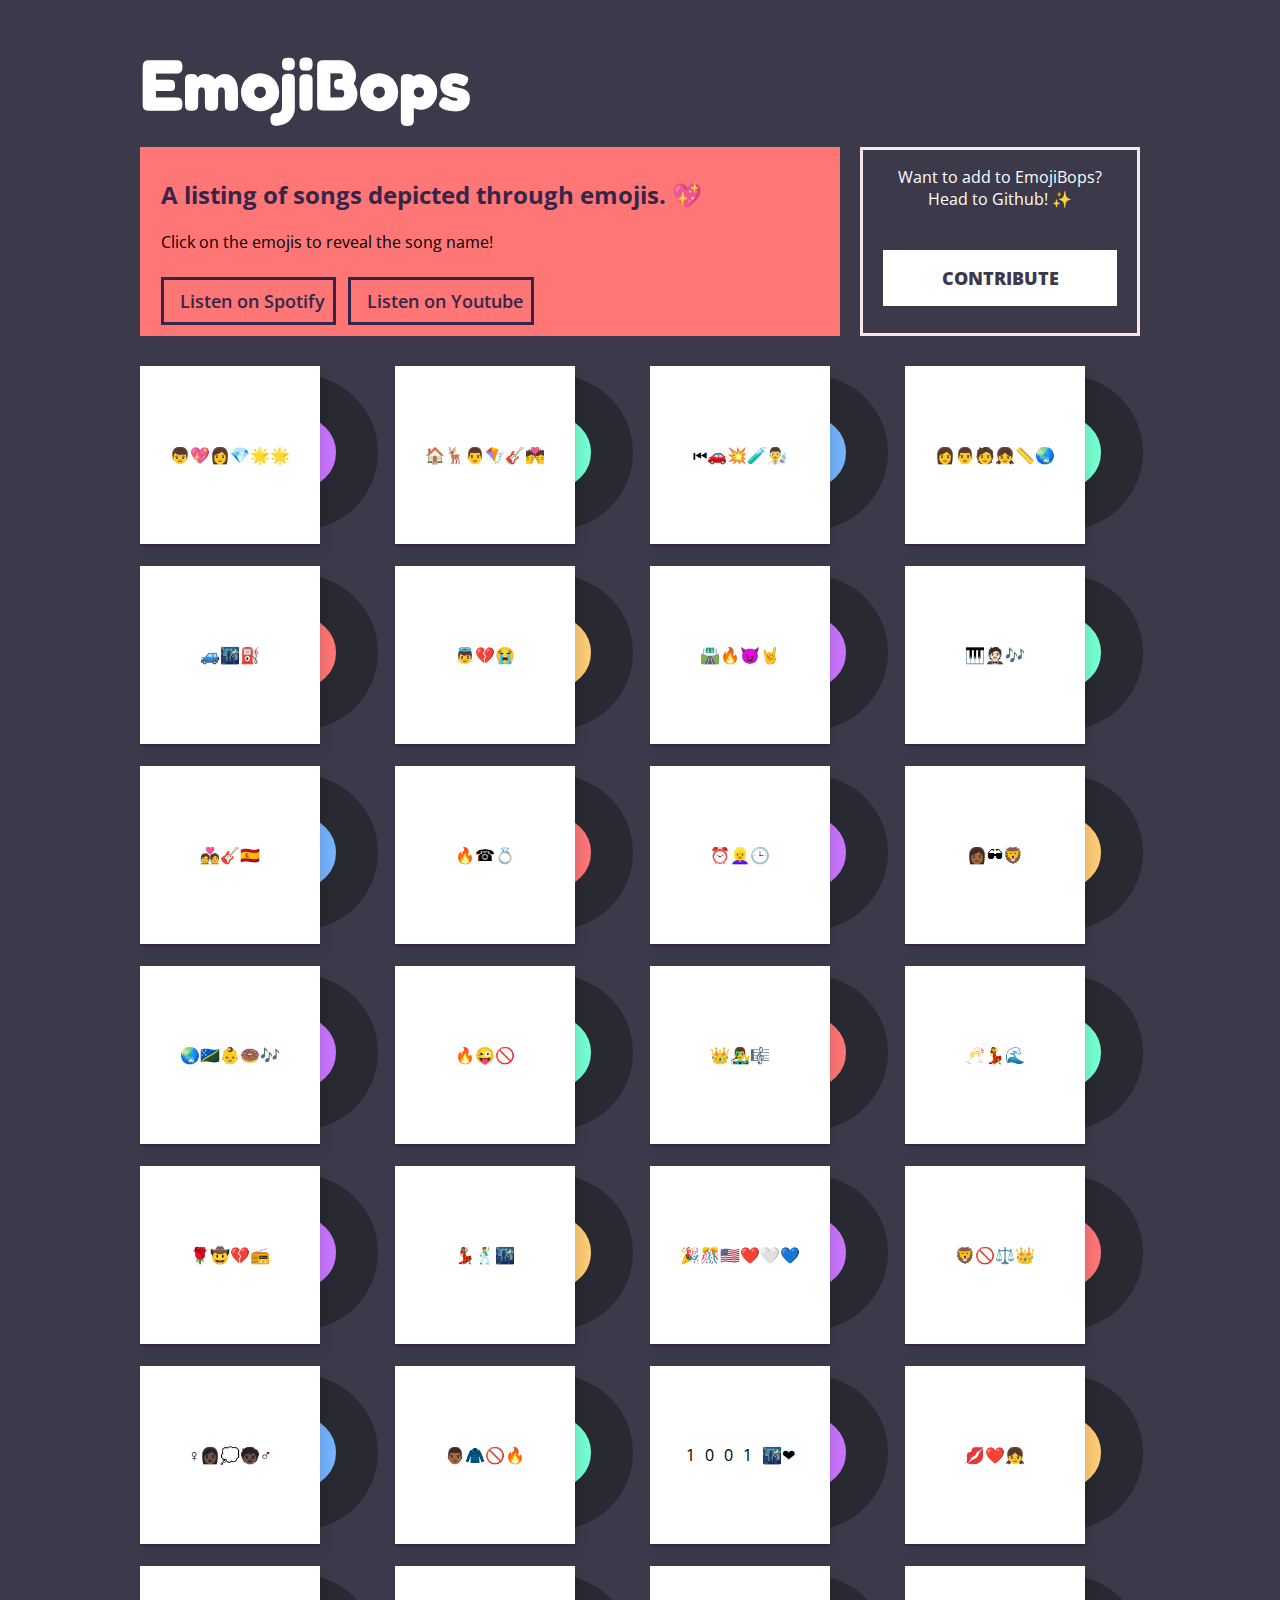
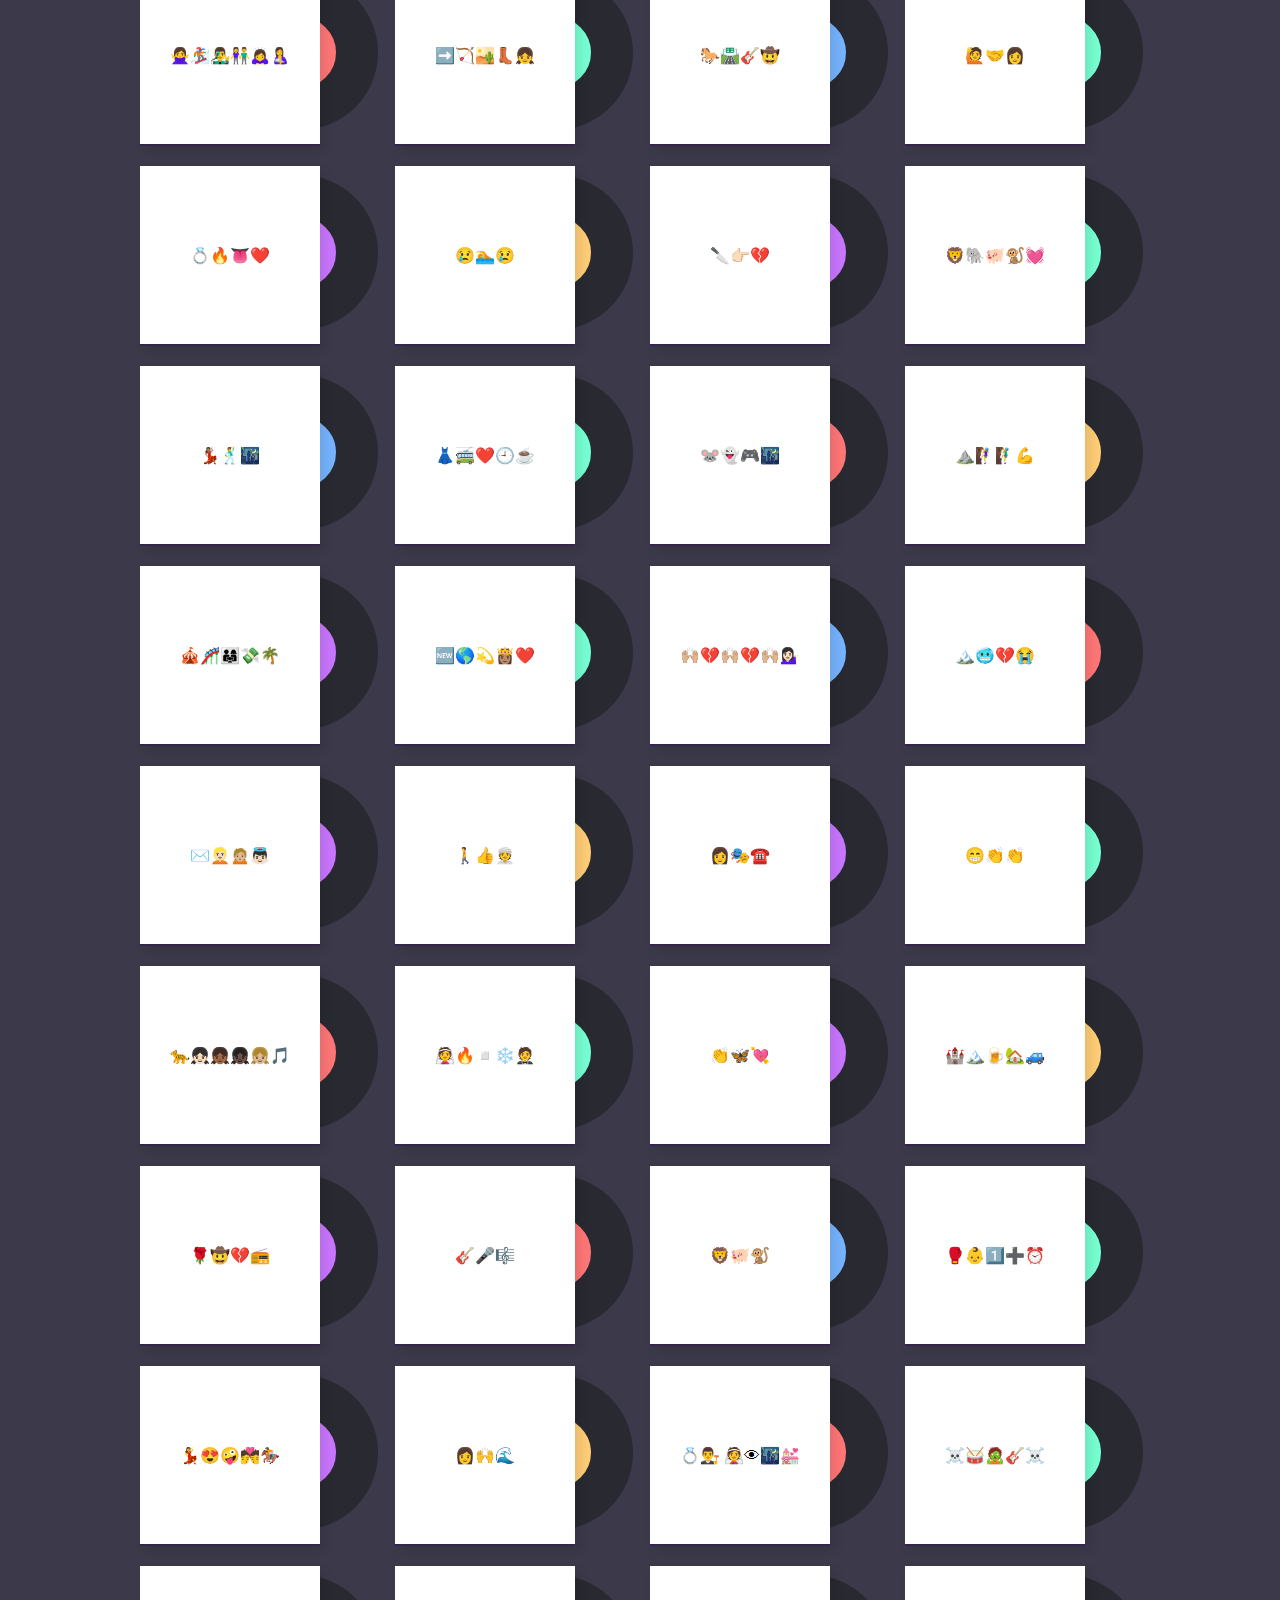
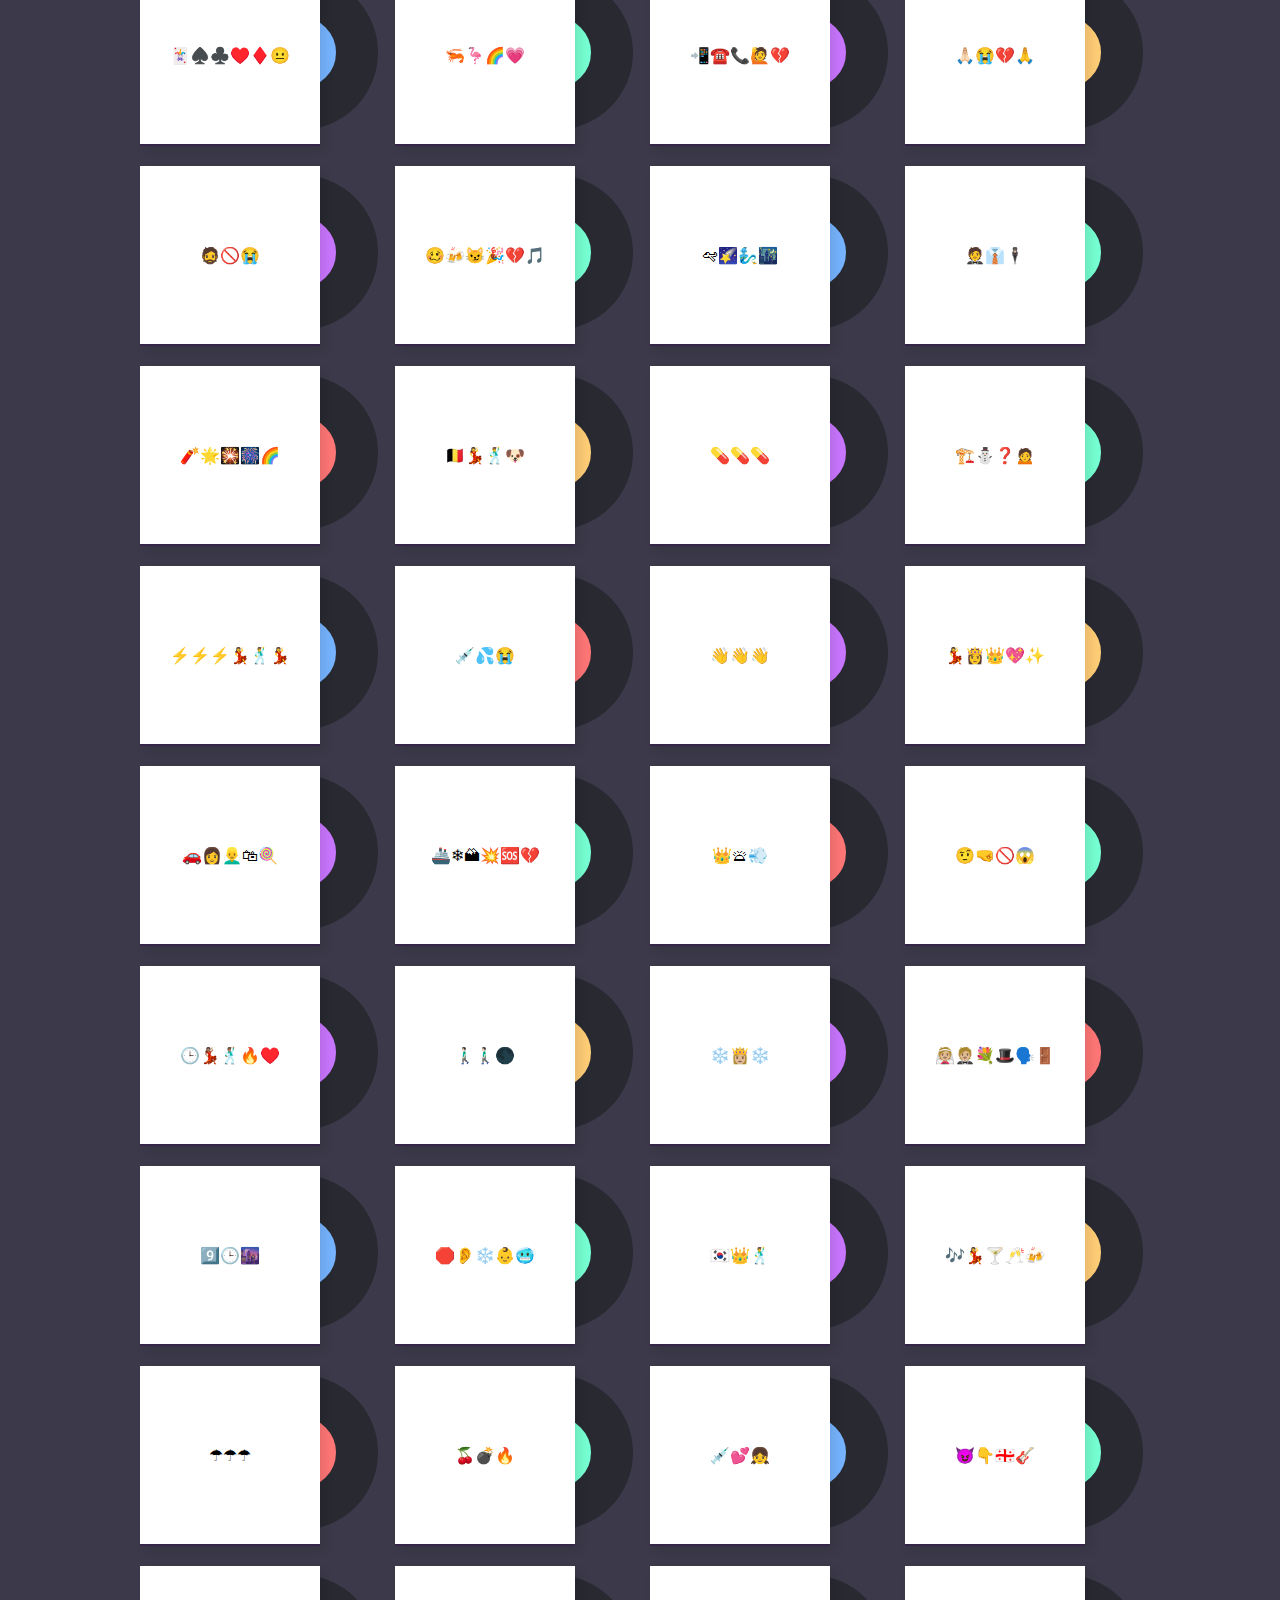
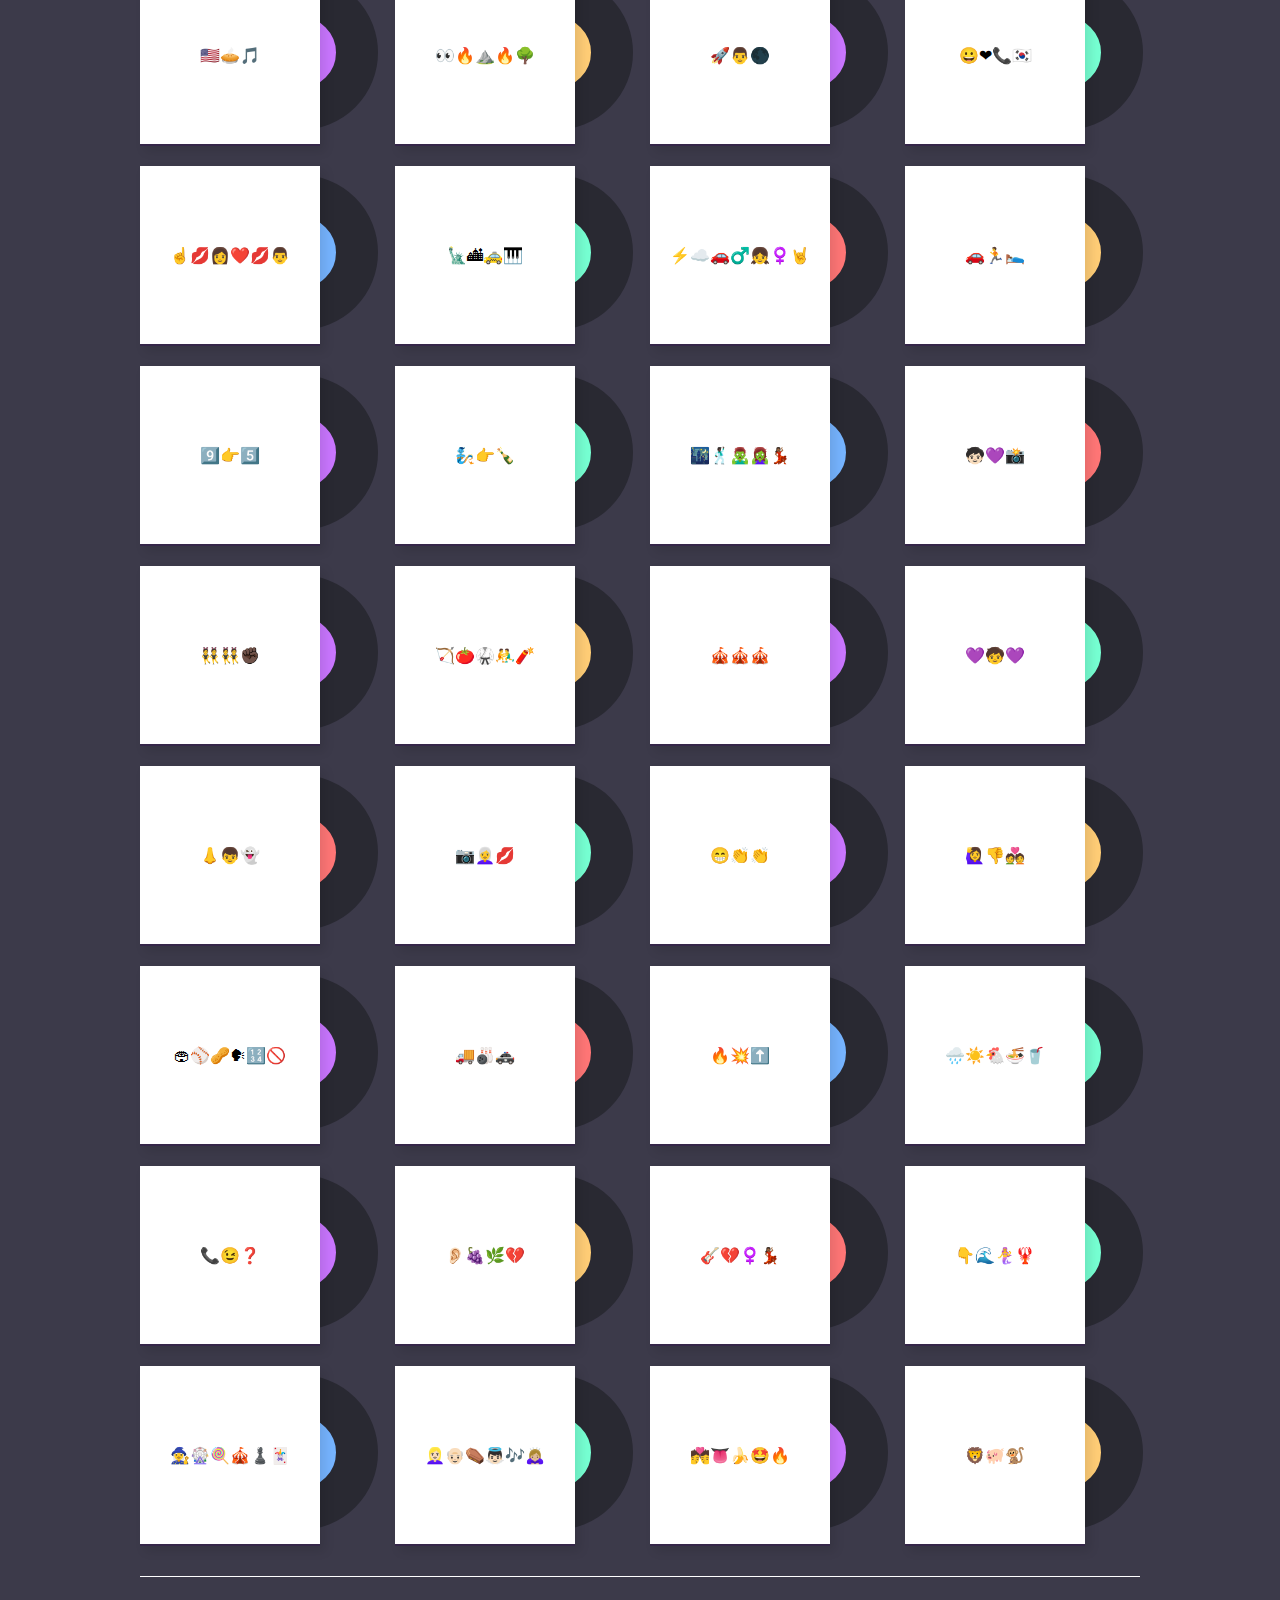
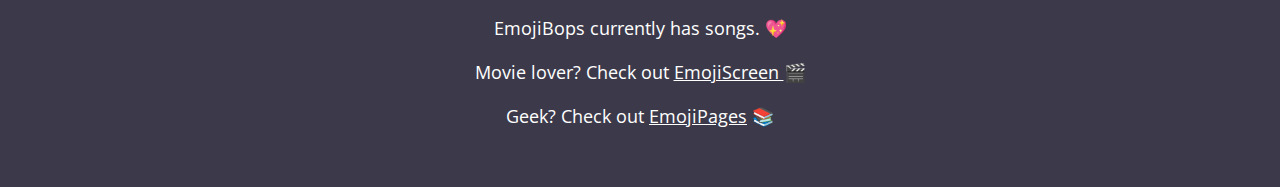
==== index.html @ ccaae746 "Footer links added" ====
<!doctype html>
<html class="no-js" lang="">

<head>
    <!-- Global site tag (gtag.js) - Google Analytics -->
    <script async src="https://www.googletagmanager.com/gtag/js?id=UA-97195950-5"></script>
    <script>
        window.dataLayer = window.dataLayer || [];
        function gtag() { dataLayer.push(arguments); }
        gtag('js', new Date());

        gtag('config', 'UA-97195950-5');
    </script>

    <meta charset="utf-8">
    <meta http-equiv="X-UA-Compatible" content="IE=edge,chrome=1">
    <title>Emoji Bops</title>
    <meta name="description"
        content="A listing of songs depicted through emojis. Click on the emojis to reveal the song name and click on the play button to view the music video!">
    <meta name="viewport" content="width=device-width, initial-scale=1">
    <link rel="stylesheet" href="https://use.fontawesome.com/releases/v5.7.0/css/all.css"
        integrity="sha384-lZN37f5QGtY3VHgisS14W3ExzMWZxybE1SJSEsQp9S+oqd12jhcu+A56Ebc1zFSJ" crossorigin="anonymous">
    <link href="https://fonts.googleapis.com/css?family=Fredoka+One|Open+Sans:400,700&display=swap" rel="stylesheet">
    <link rel="stylesheet" href="main.css">
    <link rel="icon" href="favicon.ico" type="image/gif" sizes="16x16">
</head>

<body>
    <!--[if lt IE 8]>
            <p class="browserupgrade">You are using an <strong>outdated</strong> browser. Please <a href="http://browsehappy.com/">upgrade your browser</a> to improve your experience.</p>
        <![endif]-->
    <main>
        <header>
            <h1>EmojiBops</h1>
            <div class="heading-content">
                <div class="header">
                    <h2>A listing of songs depicted through emojis. 💖</h2>
                    <p>Click on the emojis to reveal the song name!</p>
                    <div class="playlist-links">
                        <a href="https://open.spotify.com/playlist/2EHUrlY5SJssqnD3FJDV6a?si=UGrdw8cZQ1K_cjQ7Ekh04g" target="_blank" class="playlist-links-item">
                            <i class="fab fa-spotify"></i>
                            Listen on Spotify
                        </a>
                        <a href="https://www.youtube.com/playlist?list=PLZNYKAau0mPLN9ZzL3OODBUFHvYuVShJ1" target="_blank" class="playlist-links-item">
                            <i class="fab fa-youtube"></i>
                            Listen on Youtube
                        </a>
                    </div>
                </div>
                <div class="contribute-callout">
                    <p>Want to add to EmojiBops? Head to Github! ✨</p>
                    <a href="https://github.com/brittanyrw/emojibops" target="_blank">Contribute</a>
                </div>
            </div>
        </header>
        <section id="songs"></section>
        <footer>
            <p>EmojiBops currently has <span></span> songs. 💖</p>
           <p> Movie lover? Check out <a href="https://emojiscreen.com/">EmojiScreen </a> 🎬 </p>

           <p> Geek? Check out <a href="https://emojipages.com">EmojiPages</a> 📚</p> 

        </footer>
    </main>
    <script src="https://twemoji.maxcdn.com/v/latest/twemoji.min.js" crossorigin="anonymous"></script>
    <script src="https://code.jquery.com/jquery-3.4.1.min.js"></script>
    <script src="data.js"></script>
    <script src="app.js"></script>
</body>

</html>
---- main.css ----
* {
  box-sizing: border-box;
}

body {
  background-color: #3c3a4a;
  padding: 40px;
  font-family: 'Open Sans', sans-serif;
  margin: 0;
}

header {
  max-width: 1000px;
  margin: 0 auto;
}


h1 {
  font-family: 'Fredoka One', cursive;
  font-size: 72px;
  margin: 0;
  color: white;
}

@media screen and (max-width: 667px){
  h1 {
    font-size: 50px;
  }
}

header img {
  height: 29px;
}

.heading-content {
  display: grid;
  grid-template-columns: 1fr;
  grid-gap: 20px;
}

@media screen and (min-width: 662px){
  .heading-content {
    grid-template-columns: 2.5fr 1fr;
  }
}

.contribute-callout {
  padding: 0 20px 20px 20px;
  margin: 20px 0 0 0;
  border: 3px solid #fae6e9;
}

.contribute-callout p {
  color: white;
  text-align: center;
}

.contribute-callout a {
  color: #3c3a4a;
  background-color: white;
  padding: 15px;
  font-weight: 900;
  text-align: center;
  text-decoration: none;
  text-transform: uppercase;
  display: block;
  transition: .5s;
  margin-top: 40px;
}

.contribute-callout a:hover {
  background-color: gold;
  transition: .5s;
}

.contribute-callout img {
  height: 27px;
}

.header {
  background-color: #ff7676;
  margin: 20px 0 0 0;
  border: 1px solid #ff7676;
  padding: 10px 20px;
}

h2 {
  color: #352649;
}

#songs {
    display: grid;
    grid-template-columns: 1fr;
    grid-auto-rows: auto;
    grid-gap: 20px;
    max-width: 1000px;
    margin: 30px auto;
    grid-template-rows: min-content;
}

@media screen and (min-width: 662px){
  #songs {
    grid-template-columns: 1fr 1fr;
  }
}

@media screen and (min-width: 992px){
  #songs {
    grid-template-columns: 1fr 1fr 1fr;
  }
}

@media screen and (min-width: 1200px){
  #songs {
    grid-template-columns: 1fr 1fr 1fr 1fr;
  }
}

.emoji-card {
    display: inline-block;
    text-align: center;
    border-radius: 5px;
    position: relative;
}

@media screen and (max-width: 425px){
  .emoji-card {
    margin: 0 15%;
  }
}

.emoji-card-wrapper {
  width: 180px;
  position: relative;
}


.emoji-images {
  box-shadow: 5px 5px 10px rgba(0,0,0,.1);
  position: relative;
  background-color: white;
  padding: 20px 15px;
  border-bottom: 2px solid #352649;
  height: 180px;
  cursor: pointer;
  display: flex;
  justify-content: center;
  align-items: center;
  flex-wrap: wrap;
}

.emoji-images:before {
  position: absolute;
  content: '';
  height: 155px;
  width: 155px;
  background-color: #c976ff;
  border: 42px solid #292932;
  border-radius: 50%;
  box-sizing: border-box;
  z-index: -1;
  right: -58px;
  top: 9px;
}

.emoji-images img {
    width: 42px;
    margin-right: 5px;
}

.emoji-images img:last-child {
  margin-right: 0;
}

.emoji-card-title {
  box-shadow: 5px 5px 10px rgba(0,0,0,.1);
  transition:all .2s;
  transition: visibility 0s, height 0s, opacity 0.5s linear;
  margin-top: 10px;
  margin: 0;
  background-color: #c976ff;
}

.emoji-card:nth-child(2n) .emoji-card-title,
.emoji-card:nth-child(2n) .hint,
.emoji-card:nth-child(2n) .emoji-images:before{
    background-color: #76ffd2;
}

.emoji-card:nth-child(3n) .emoji-card-title,
.emoji-card:nth-child(3n) .hint,
.emoji-card:nth-child(3n) .emoji-images:before{
    background-color: #76b4ff;
}

.emoji-card:nth-child(5n) .emoji-card-title,
.emoji-card:nth-child(5n) .hint,
.emoji-card:nth-child(5n) .emoji-images:before{
    background-color: #ff7676;
}

.emoji-card:nth-child(6n) .emoji-card-title,
.emoji-card:nth-child(6n) .hint,
.emoji-card:nth-child(6n) .emoji-images:before{
    background-color: #ffcd76;
}

.emoji-card-link i {
  background-color: transparent;
  font-size: 37px;
  opacity: .5;
}

.emoji-card-link {
    text-align: left;
    padding: 20px 20px 0 20px;
}

.emoji-card-title h3 {
  color: black;
  margin: 0;
  font-size: 18px;
}

.title-content {
  padding: 20px;
  text-align: left;
  cursor: initial;
}

.title-content h4 {
  margin: 5px auto 0 auto;
  font-weight: normal;
}

.hide-card {
  opacity: 0;
  height: 0;
  visibility: hidden;
  transition: visibility 0s, opacity 0.5s linear;
  padding: 0;
}

.reveal-card {
  opacity: 1;
  visibility: visible;
  display: block;
}

.hint-container {
  position: absolute;
  right: -2px;
  top: 2px;
  height: 30px;
  width: 30px;
  overflow: visible;
  z-index: 9999;
}

i {
  font-size: 17px;
  background-color: white;
  border-radius: 50%;
  color: black;
}

.hint-symbol {
  background-color: #3c3a4a;
  height: 20px;
  width: 20px;
  border-radius: 50%;
}

.hint {
  opacity: 0;
  visibility: hidden;
  display: block;
  background-color: lavender;
  color: #3c3a4a;
  text-transform: capitalize;
  width: 100px;
  padding: 3px;
  border-radius: 5px;
  position: absolute;
  left: -82px;
  top: -30px;
  z-index: -1;
}

.hint-reveal {
  opacity: 1;
  visibility: visible;
}

footer {
  text-align: center;
  max-width: 1000px;
  margin: auto;
  border-top: 1px solid white;
  padding-top: 20px;
}

footer p,a {
  line-height: 26px;
  color: white;
  font-size: 18px;
}

footer span {
  font-weight: bold;
  letter-spacing: 0.5px;
  color: gold;
}

footer img {
  height: 19px;
}

#message {
  display: none;
  max-width: 1000px;
  margin: auto;
}

#message p {
  color: white;
  font-size: 18px;
  text-align: center;
}

.playlist-links {
  display: block;
  margin-top: 8px;
}

.playlist-links-item {
  border: 3px solid #352649;
  padding: 8px;
  margin-right: 8px;
  margin-top: 8px;
  color: #352649;
  font-weight: 600;
  text-decoration: none;
  display: inline-block;
}

.playlist-links-item i {
  background: none;
  margin-right: 8px;
  font-size: 20px;
  color: #3c3a4a;
}
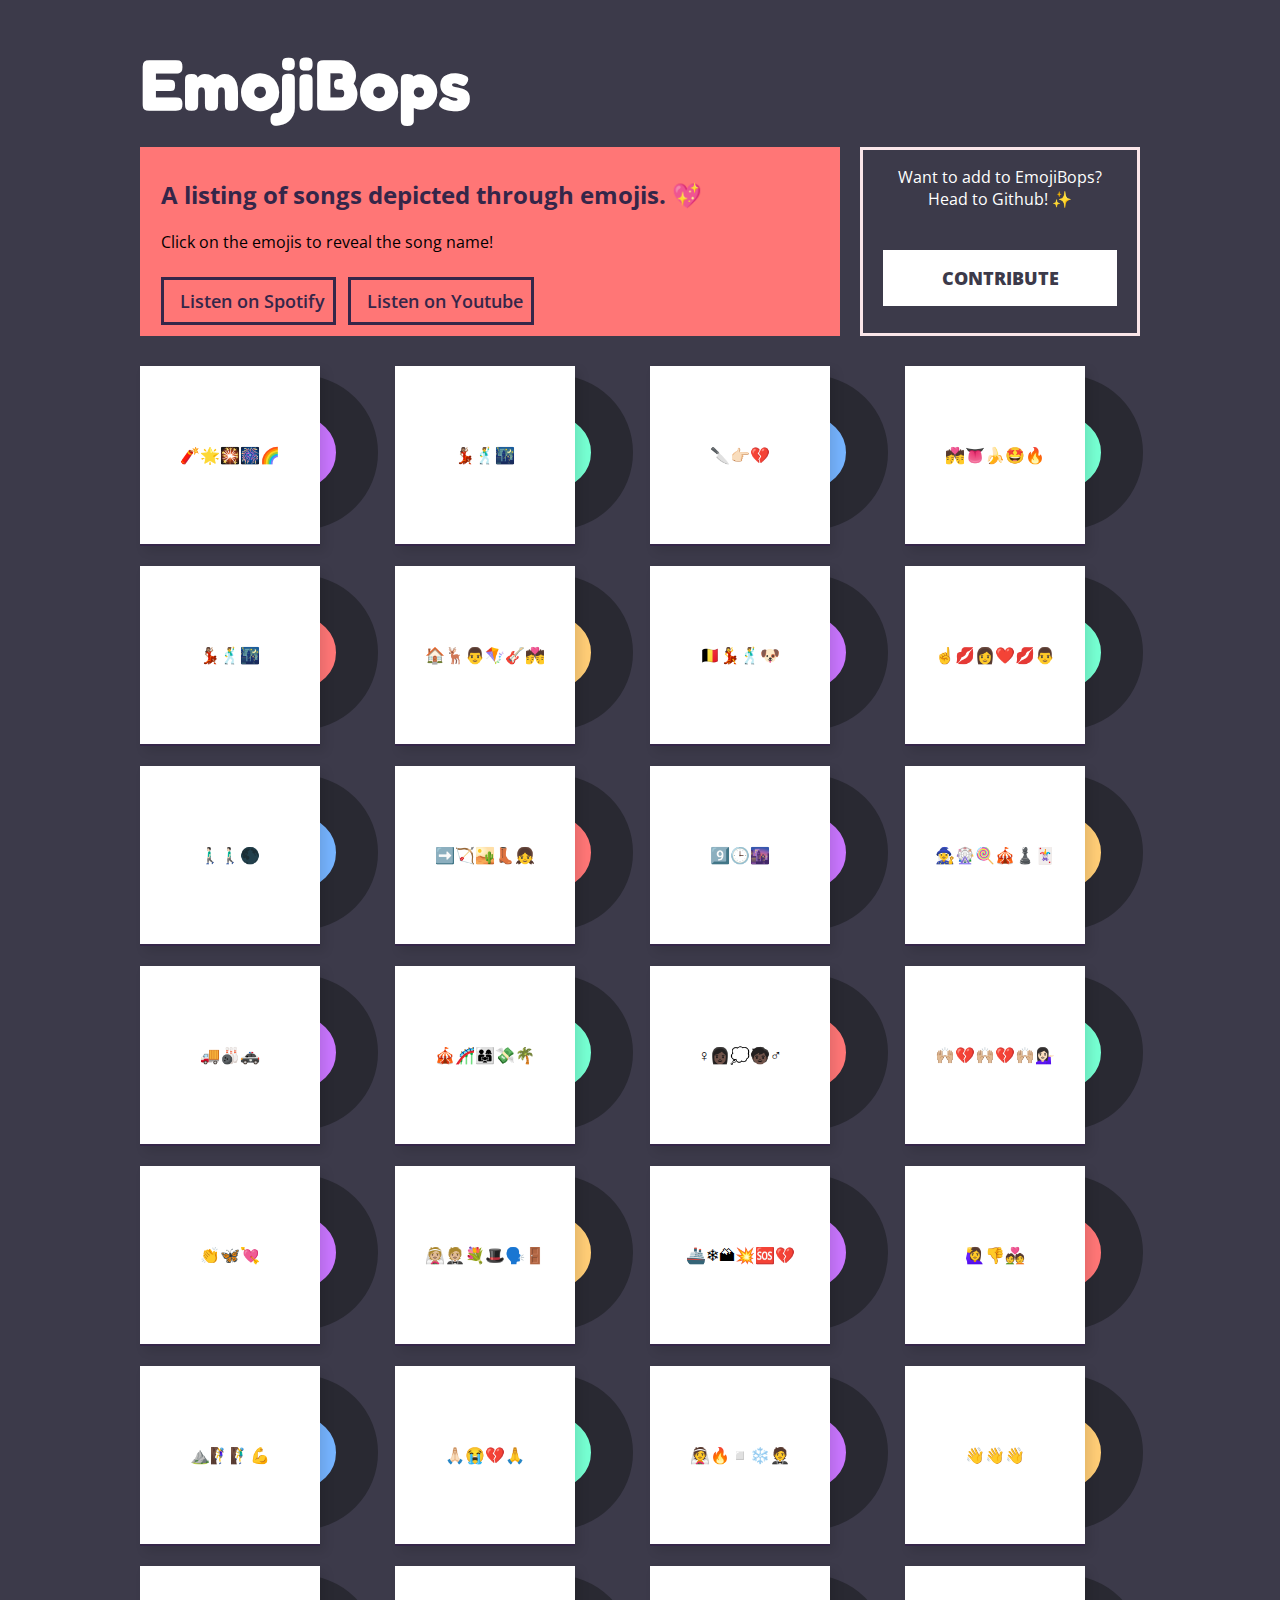
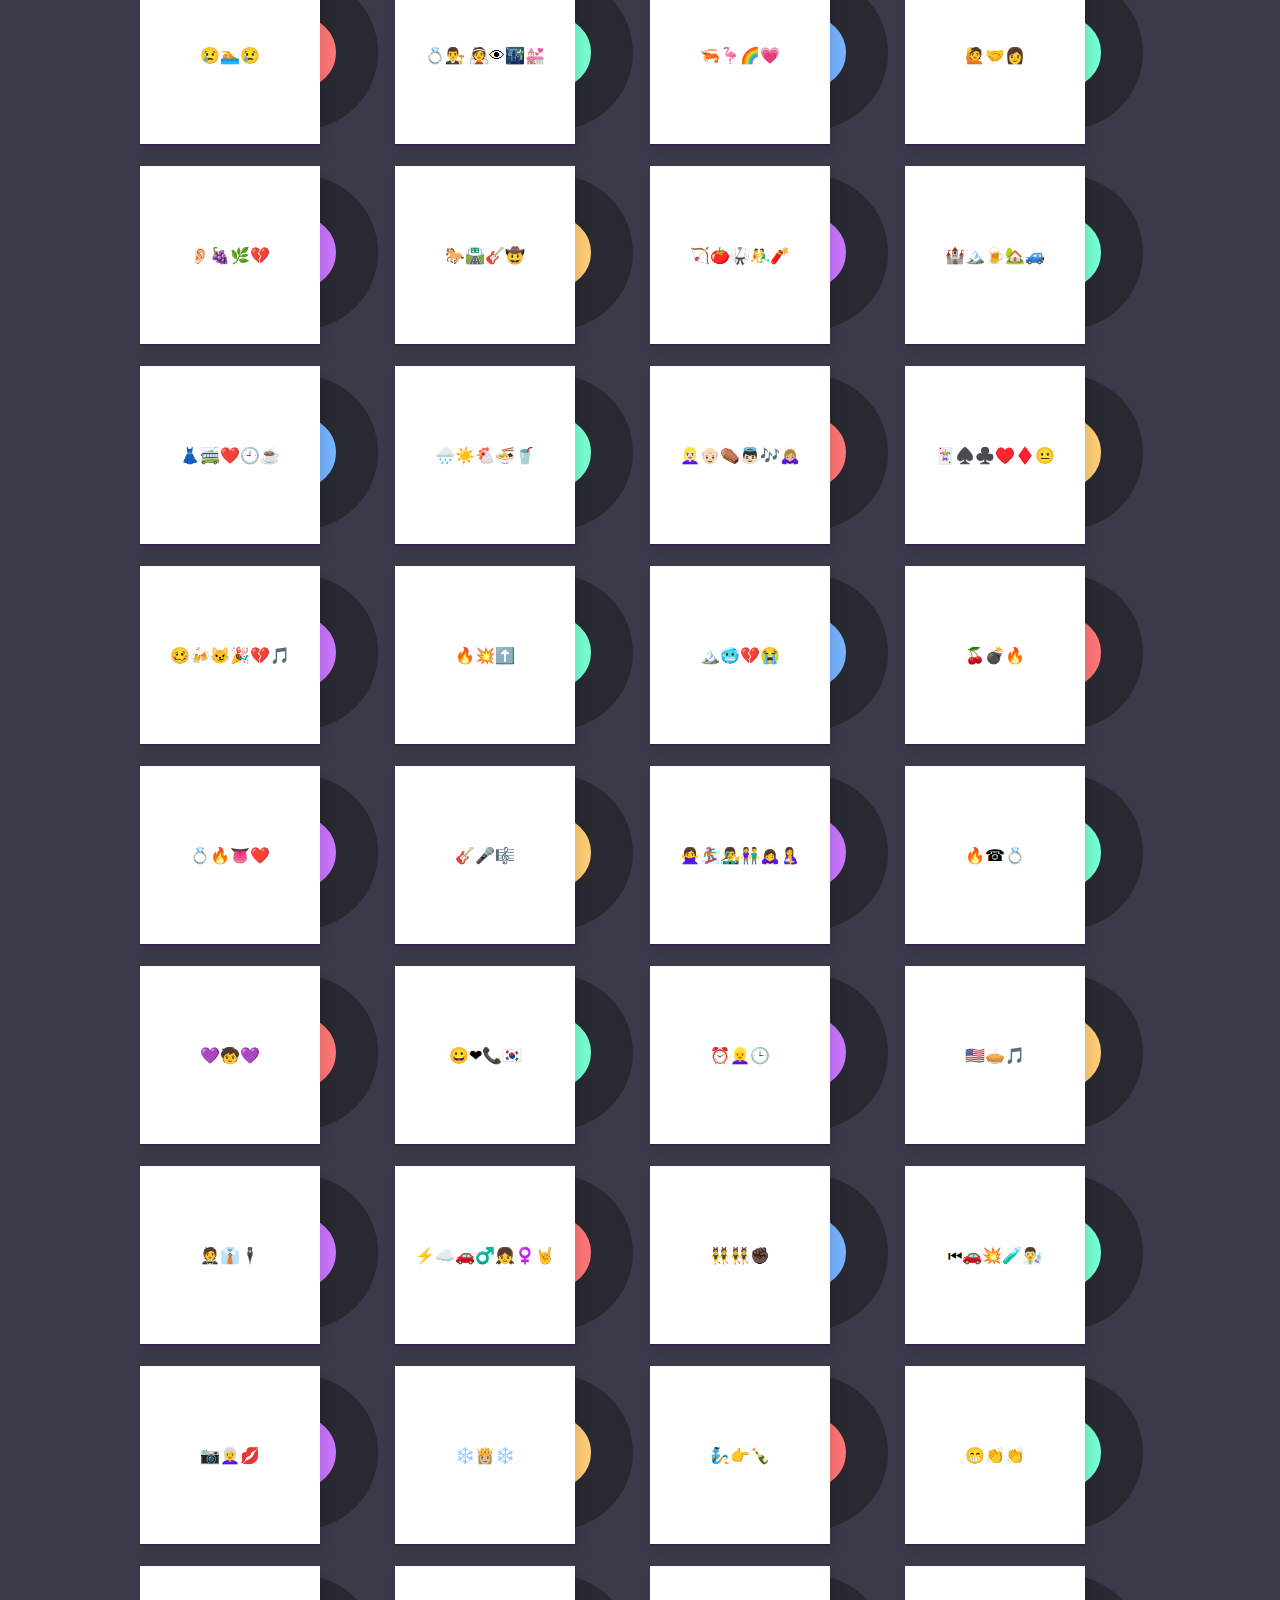
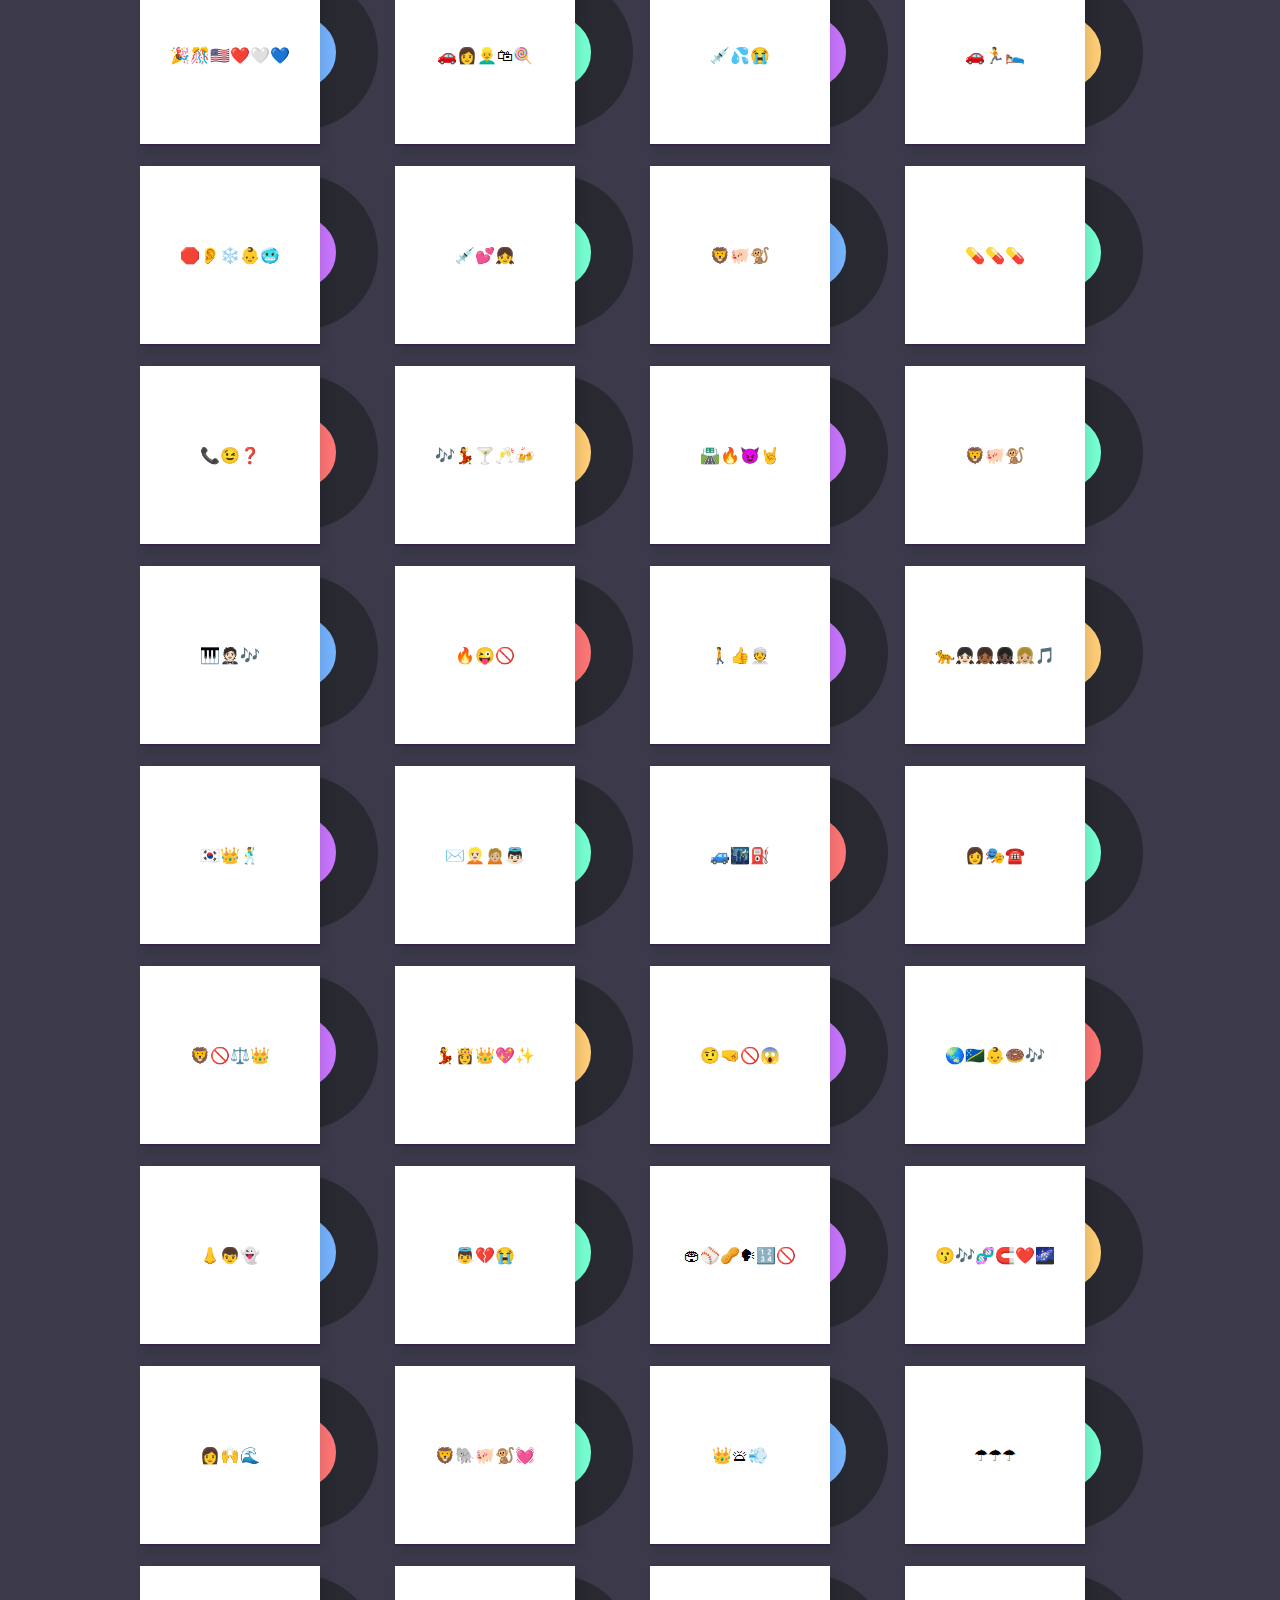
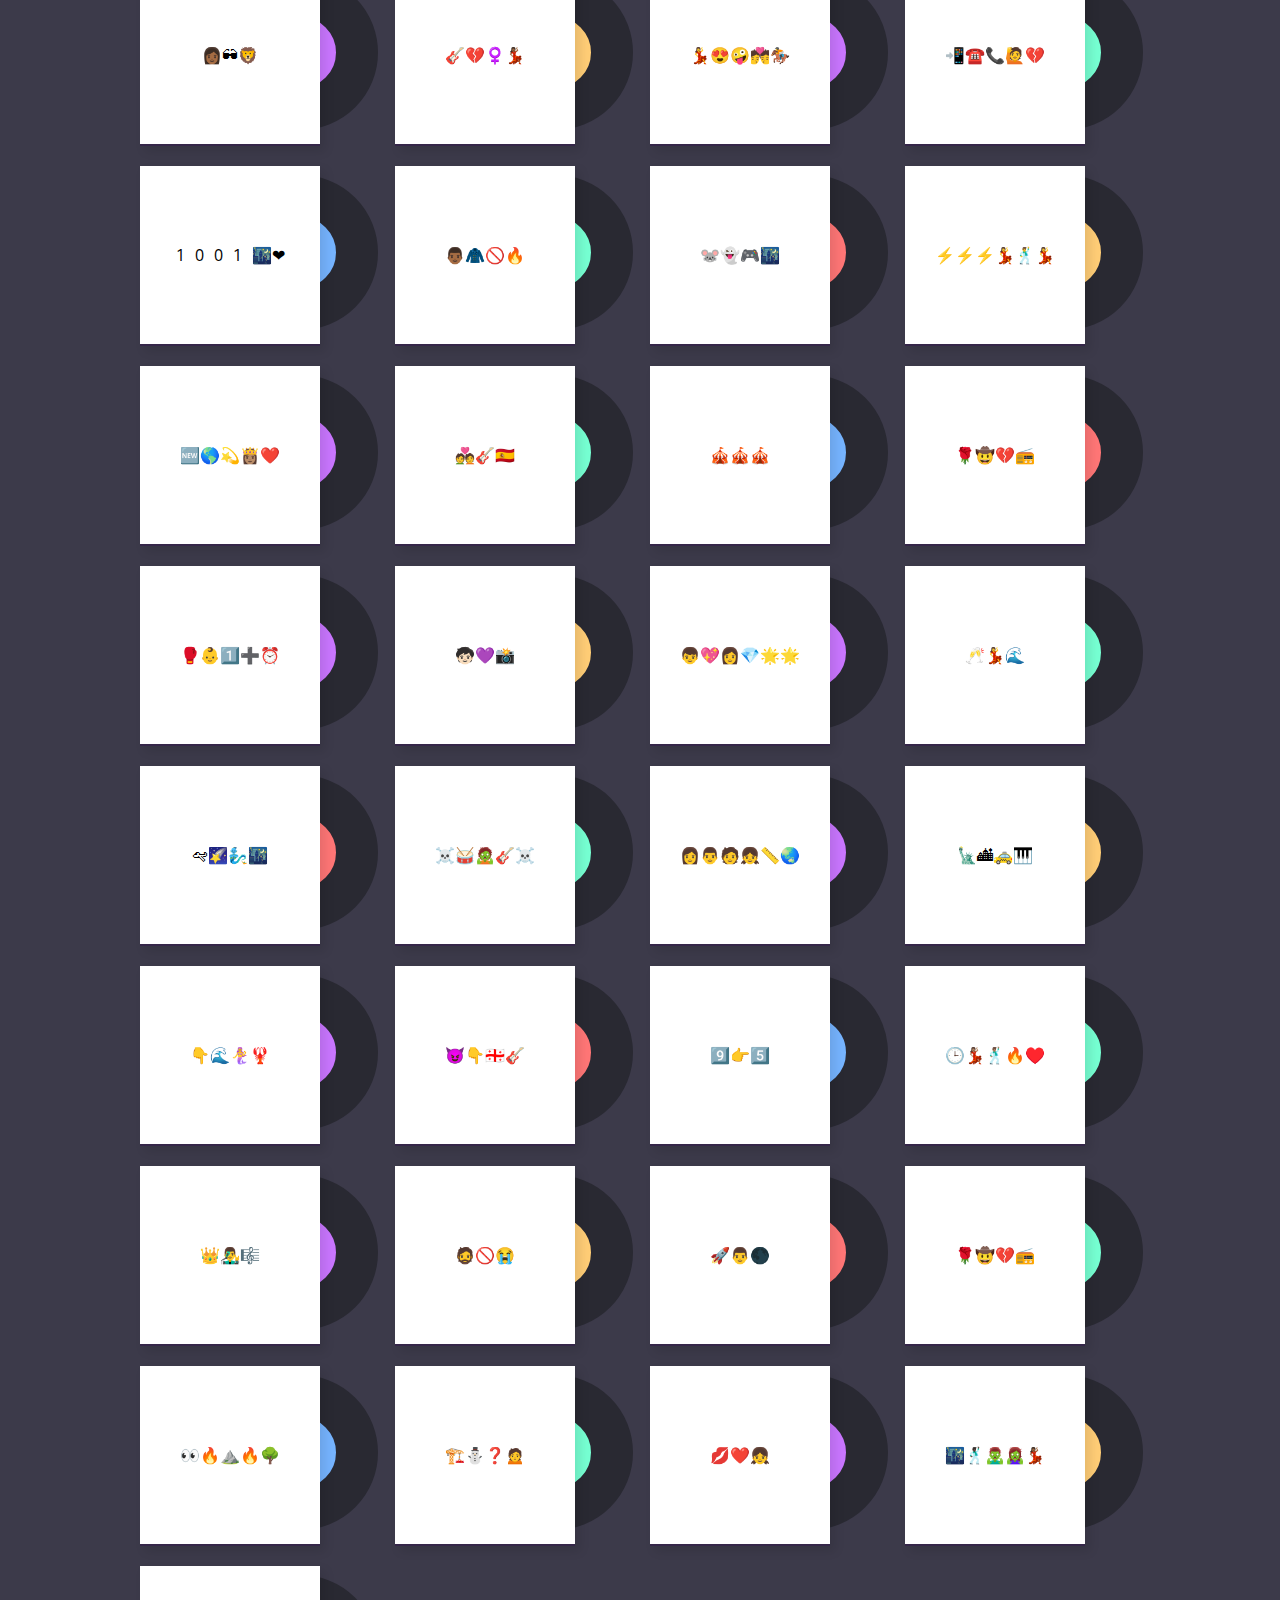
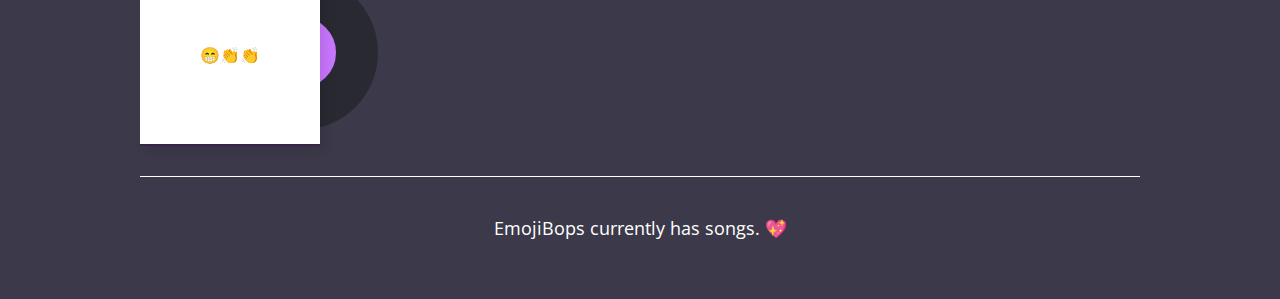
==== commit adeb63f5: "Merge branch 'master' into accessibeBops" ====
--- a/index.html
+++ b/index.html
@@ -56,10 +56,6 @@
         <section id="songs"></section>
         <footer>
             <p>EmojiBops currently has <span></span> songs. 💖</p>
-           <p> Movie lover? Check out <a href="https://emojiscreen.com/">EmojiScreen </a> 🎬 </p>
-
-           <p> Geek? Check out <a href="https://emojipages.com">EmojiPages</a> 📚</p> 
-
         </footer>
     </main>
     <script src="https://twemoji.maxcdn.com/v/latest/twemoji.min.js" crossorigin="anonymous"></script>
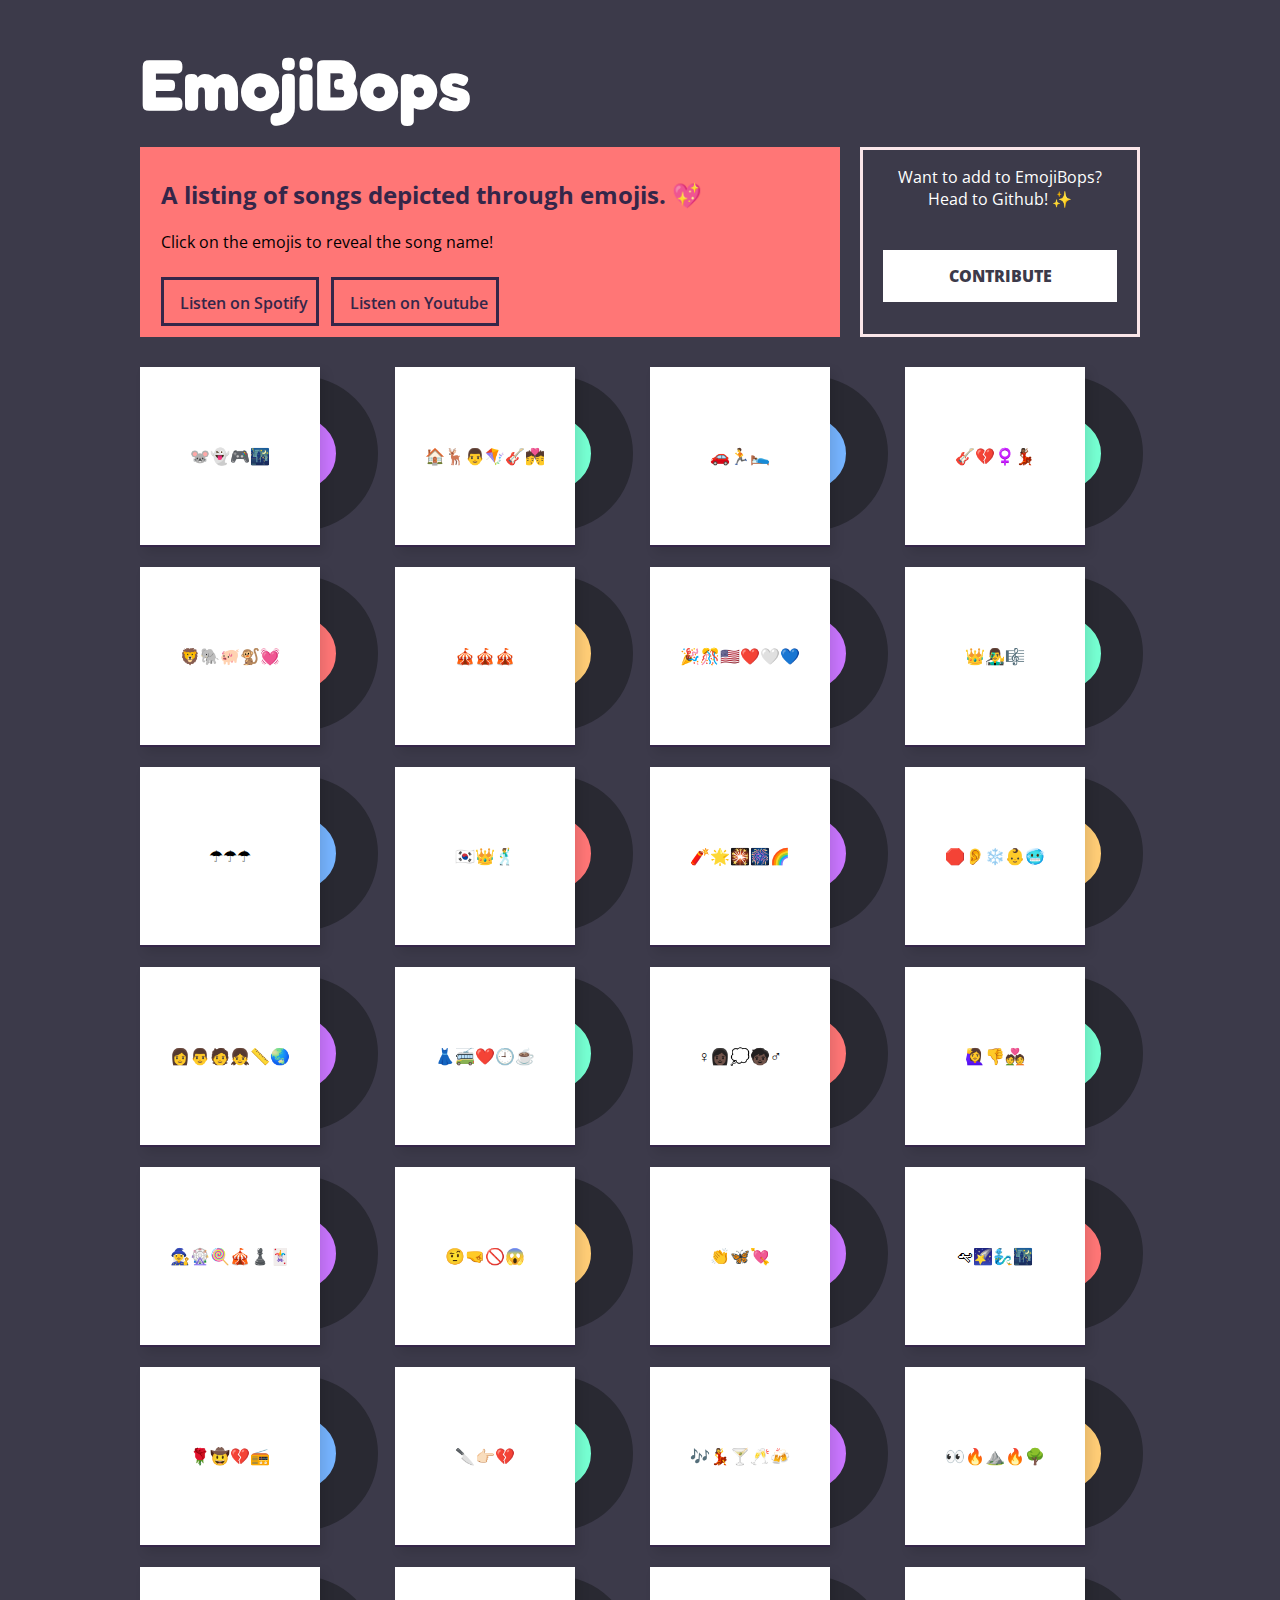
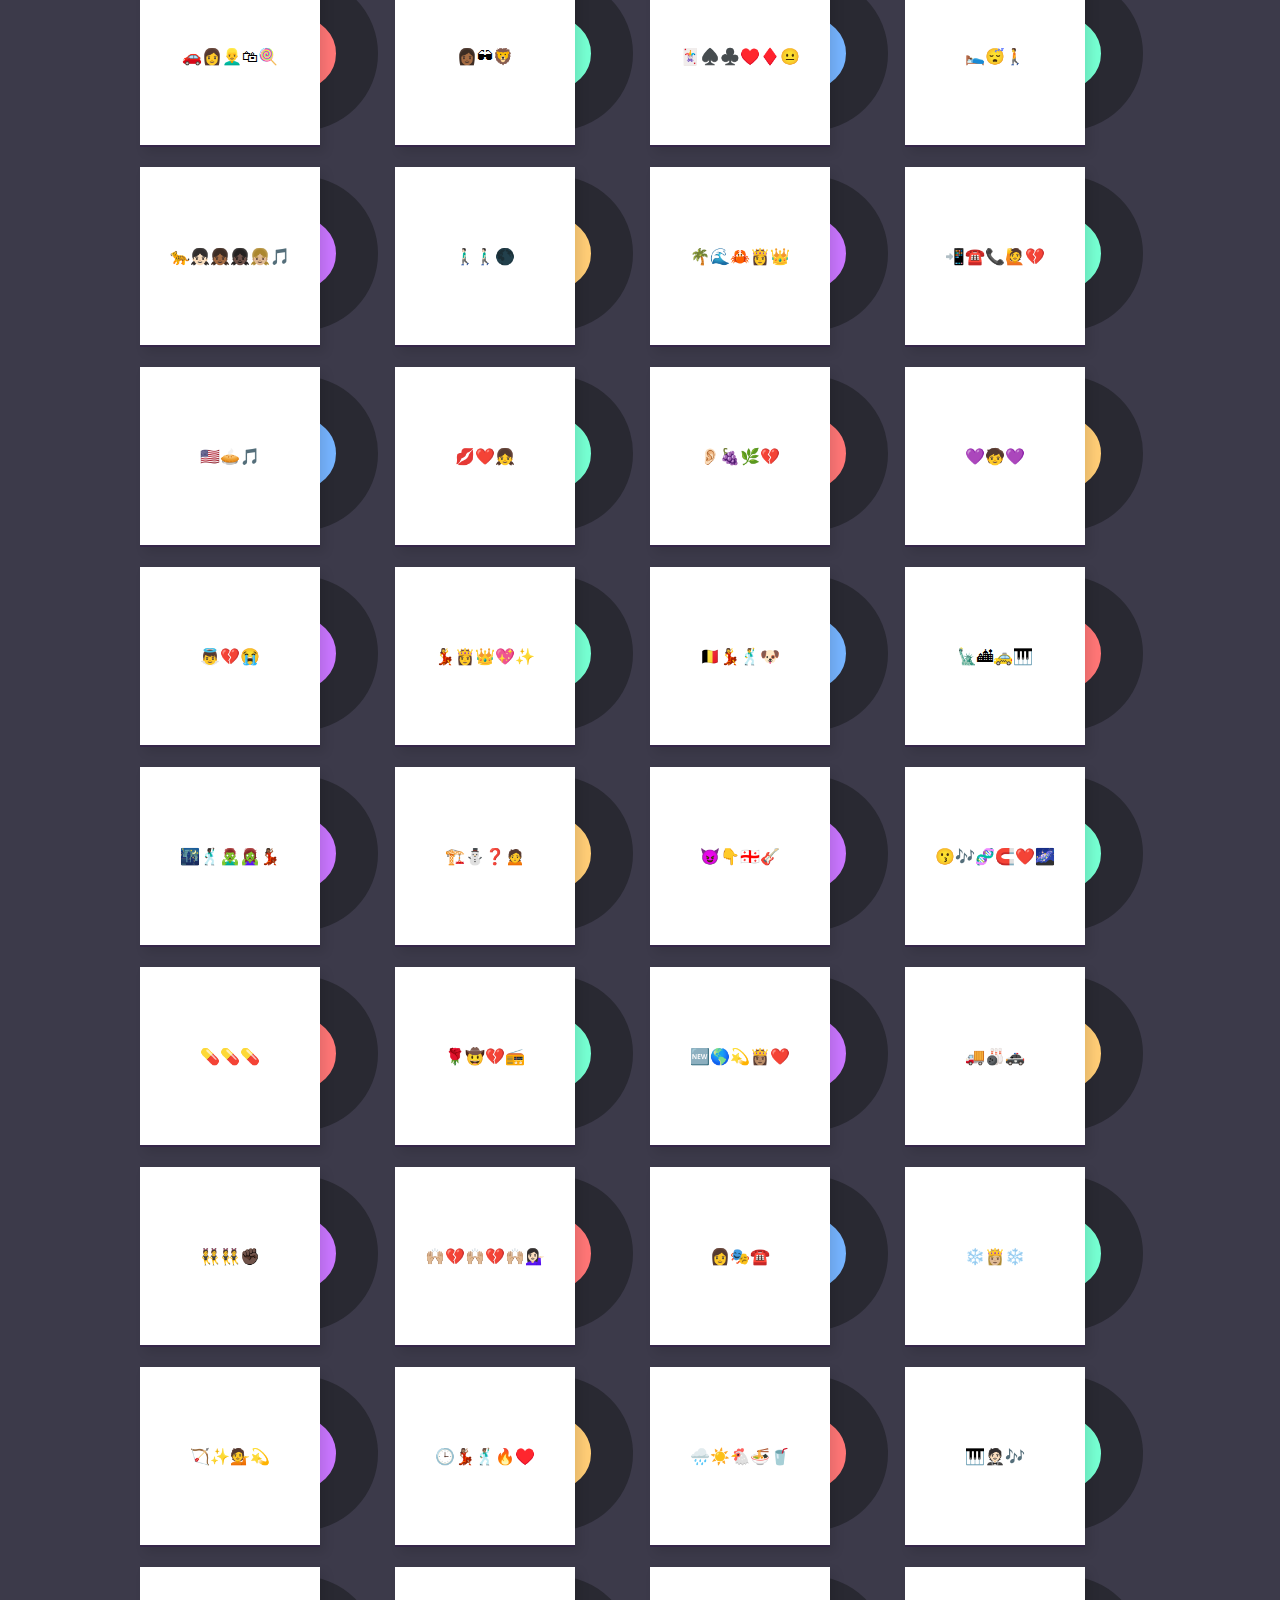
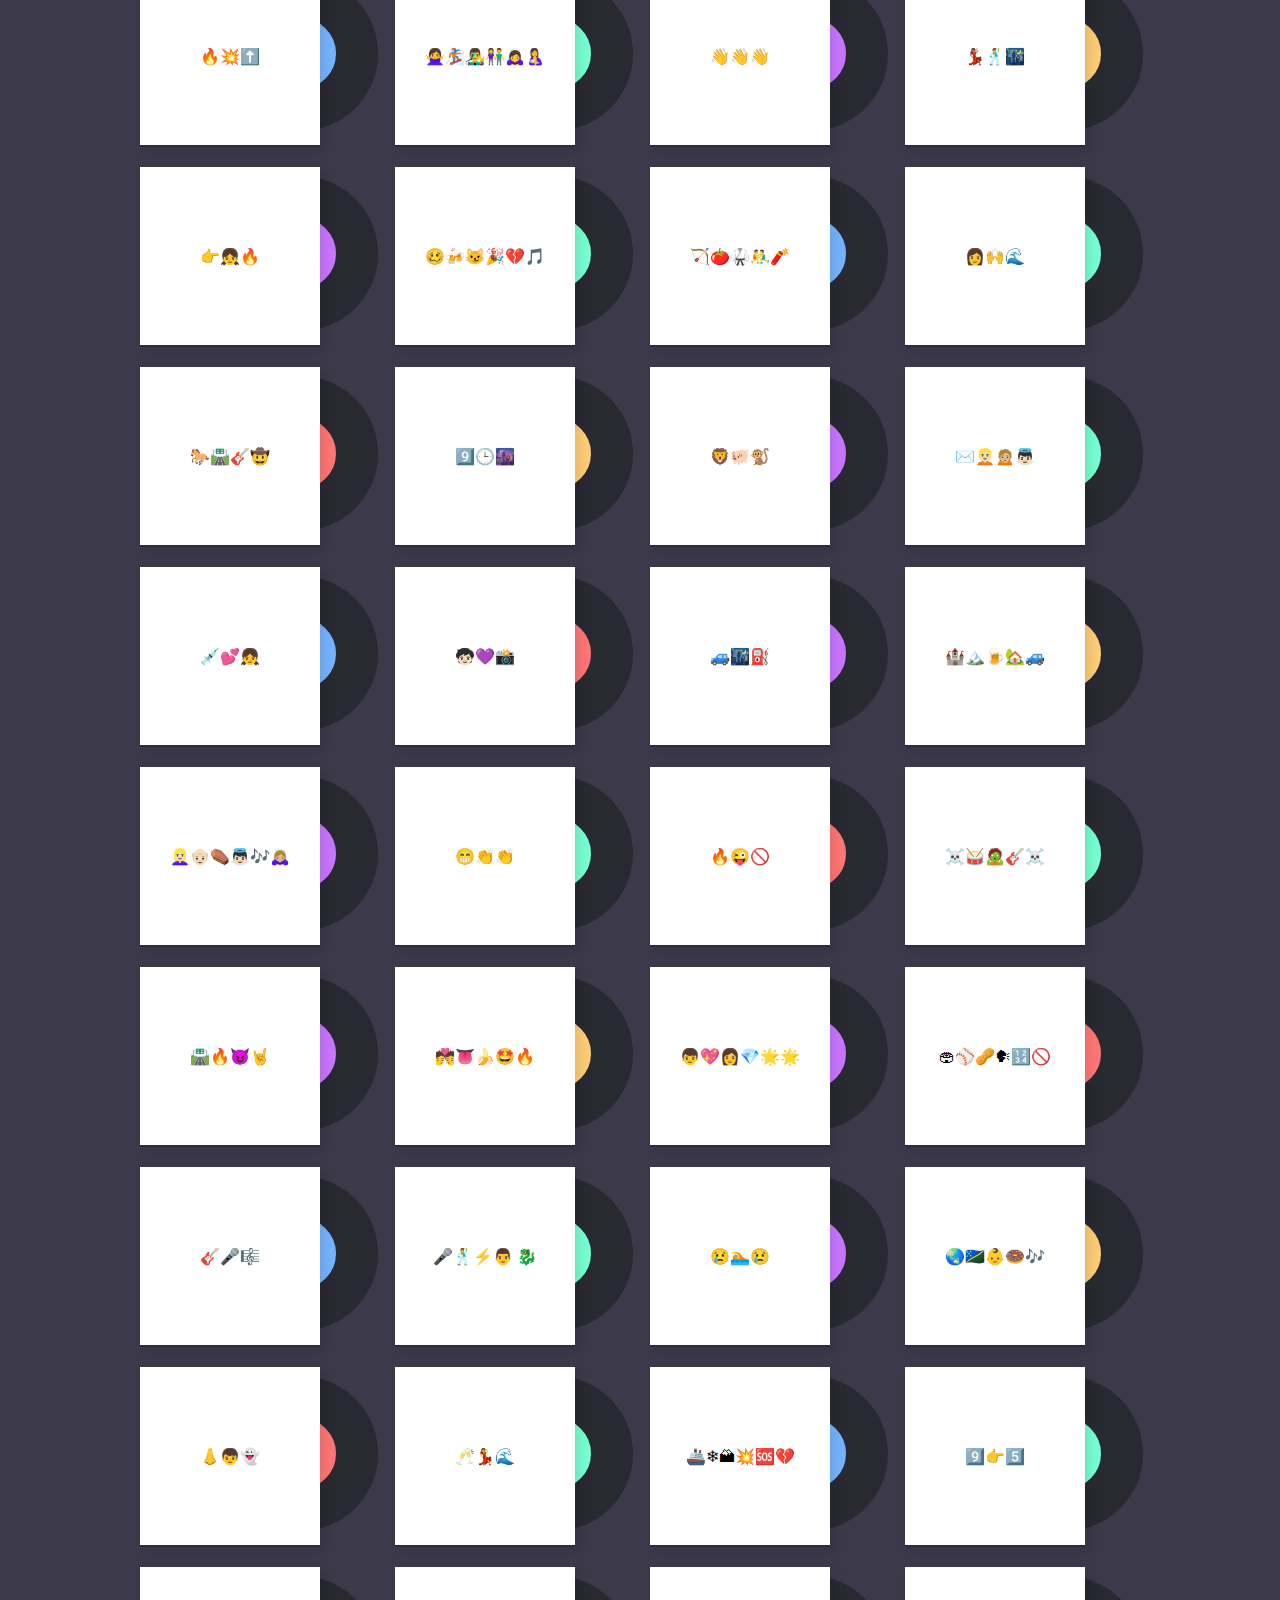
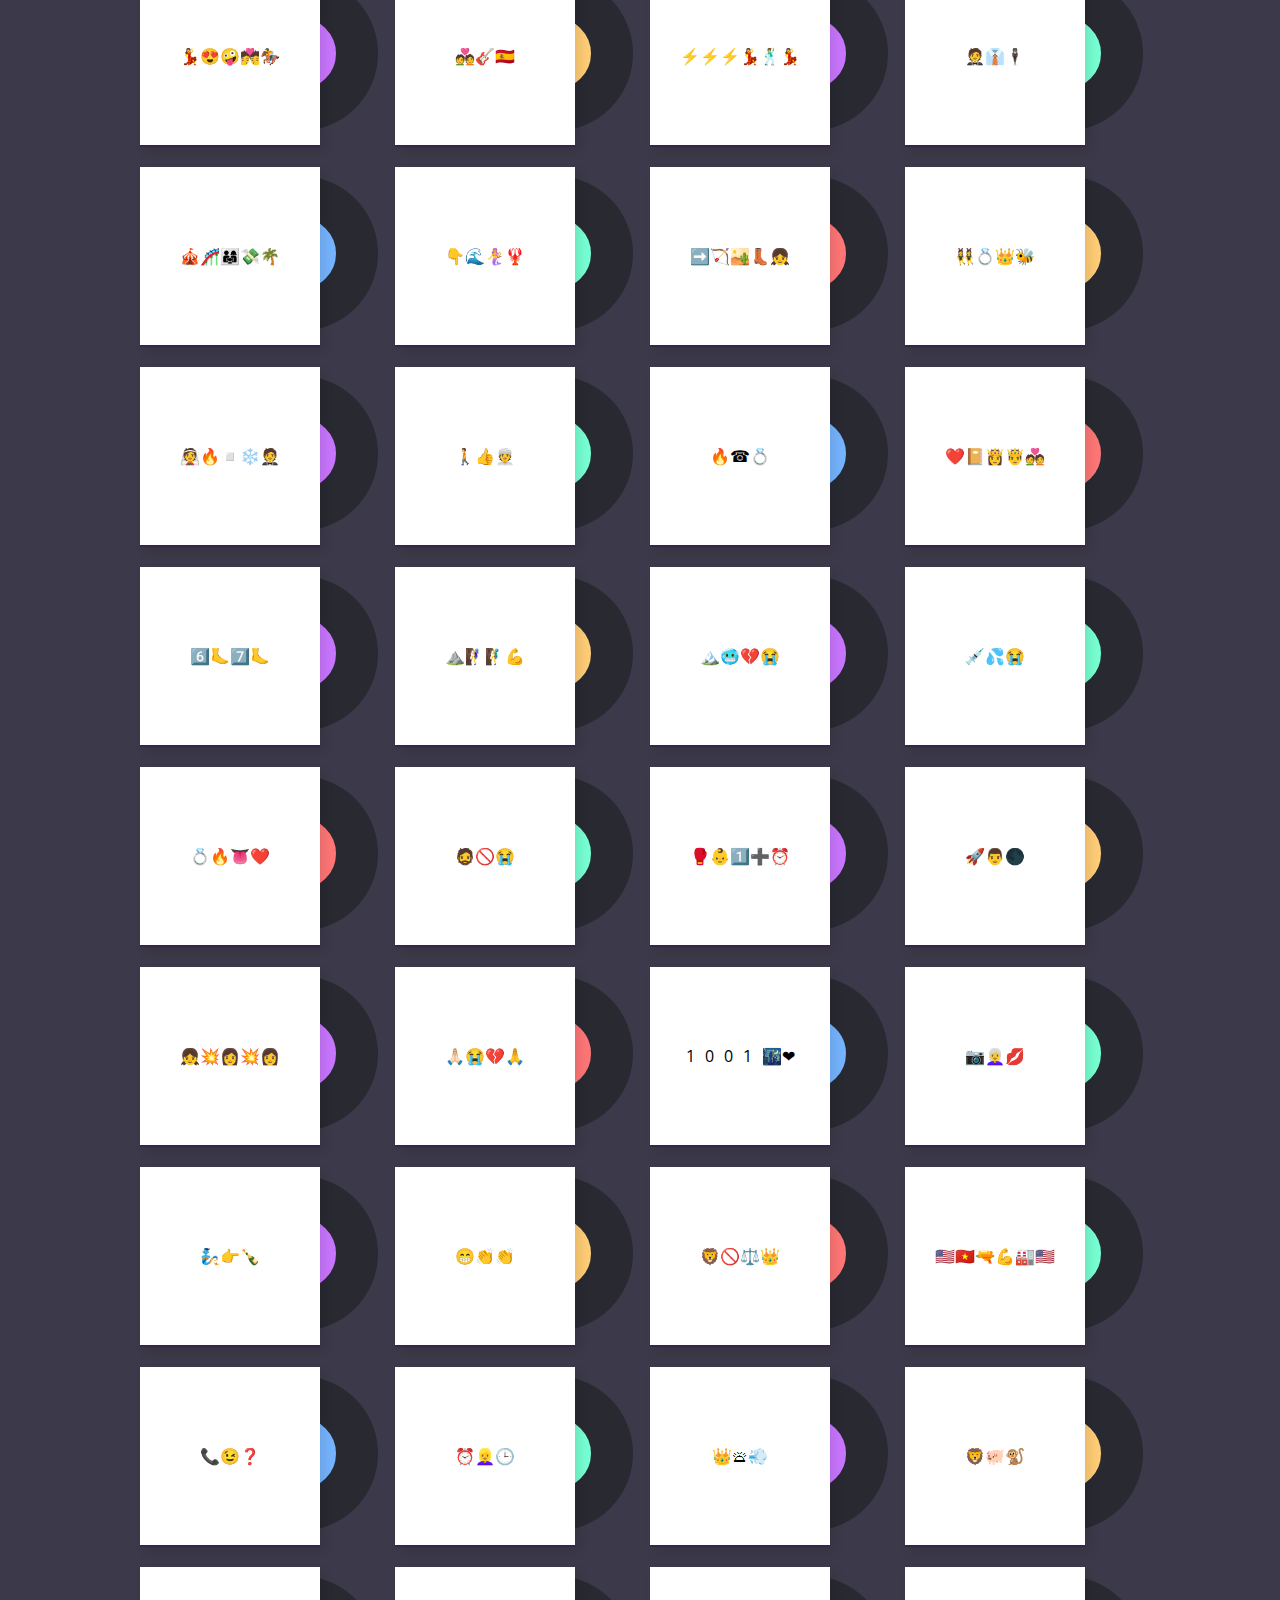
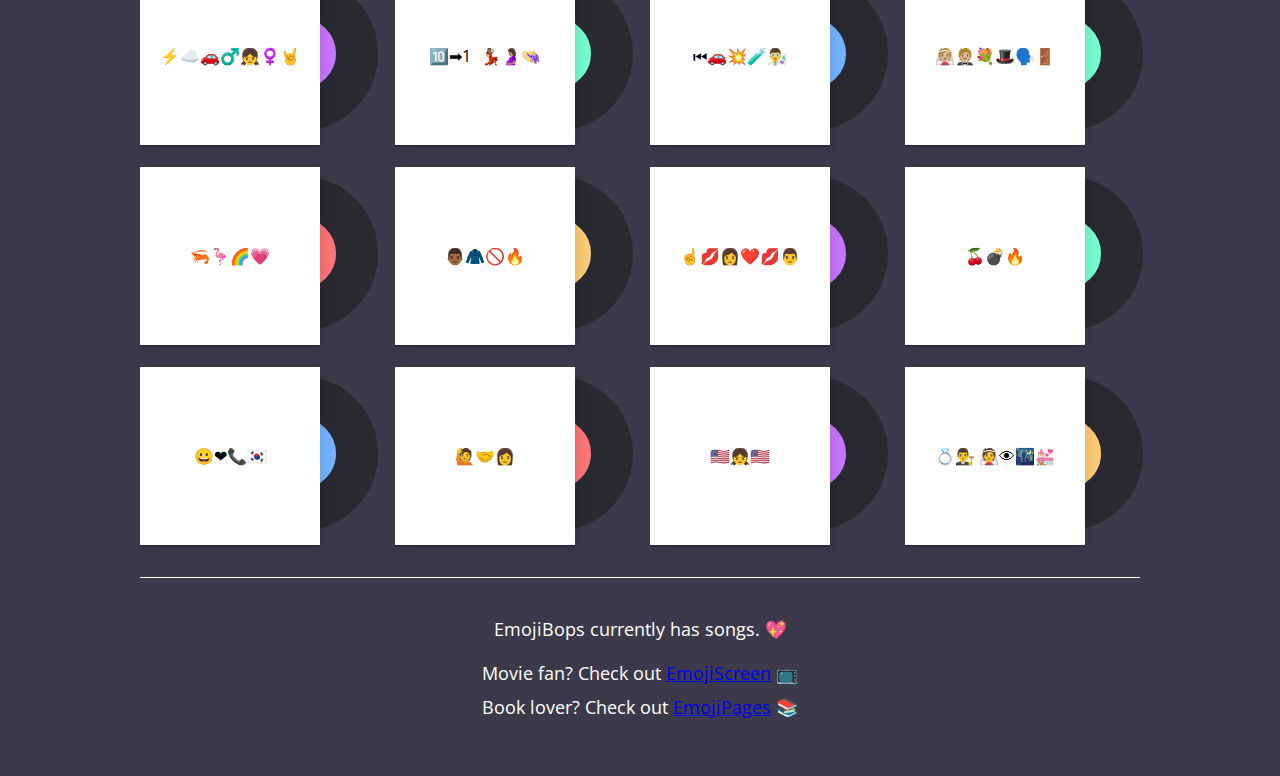
==== commit 9c6938b9: "Merge 657fe0d7181ea23ced0949617943ec3d7188fcc0 into 476d4ecc6de627e11db45fafe8356a76fa11a33c" ====
--- a/index.html
+++ b/index.html
@@ -56,6 +56,14 @@
         <section id="songs"></section>
         <footer>
             <p>EmojiBops currently has <span></span> songs. 💖</p>
+            <ul class="footer-list">
+                <li>
+                    <p class="companion-project-link">Movie fan? Check out <a href="https://emojiscreen.com" target="_blank">EmojiScreen</a> 📺</p> 
+                </li>
+                <li>
+                    <p class="companion-project-link">Book lover? Check out <a href="https://emojipages.com" target="_blank">EmojiPages</a> 📚</p>
+                </li>
+            </ul>
         </footer>
     </main>
     <script src="https://twemoji.maxcdn.com/v/latest/twemoji.min.js" crossorigin="anonymous"></script>
--- a/main.css
+++ b/main.css
@@ -300,7 +300,7 @@
   padding-top: 20px;
 }
 
-footer p,a {
+footer p {
   line-height: 26px;
   color: white;
   font-size: 18px;
@@ -314,6 +314,19 @@
 
 footer img {
   height: 19px;
+}
+
+.footer-list {
+  padding: 0px;
+}
+
+.footer-list li{
+  display: block;
+  margin: 8px
+}
+
+.footer-list p {
+	margin: 0px;
 }
 
 #message {
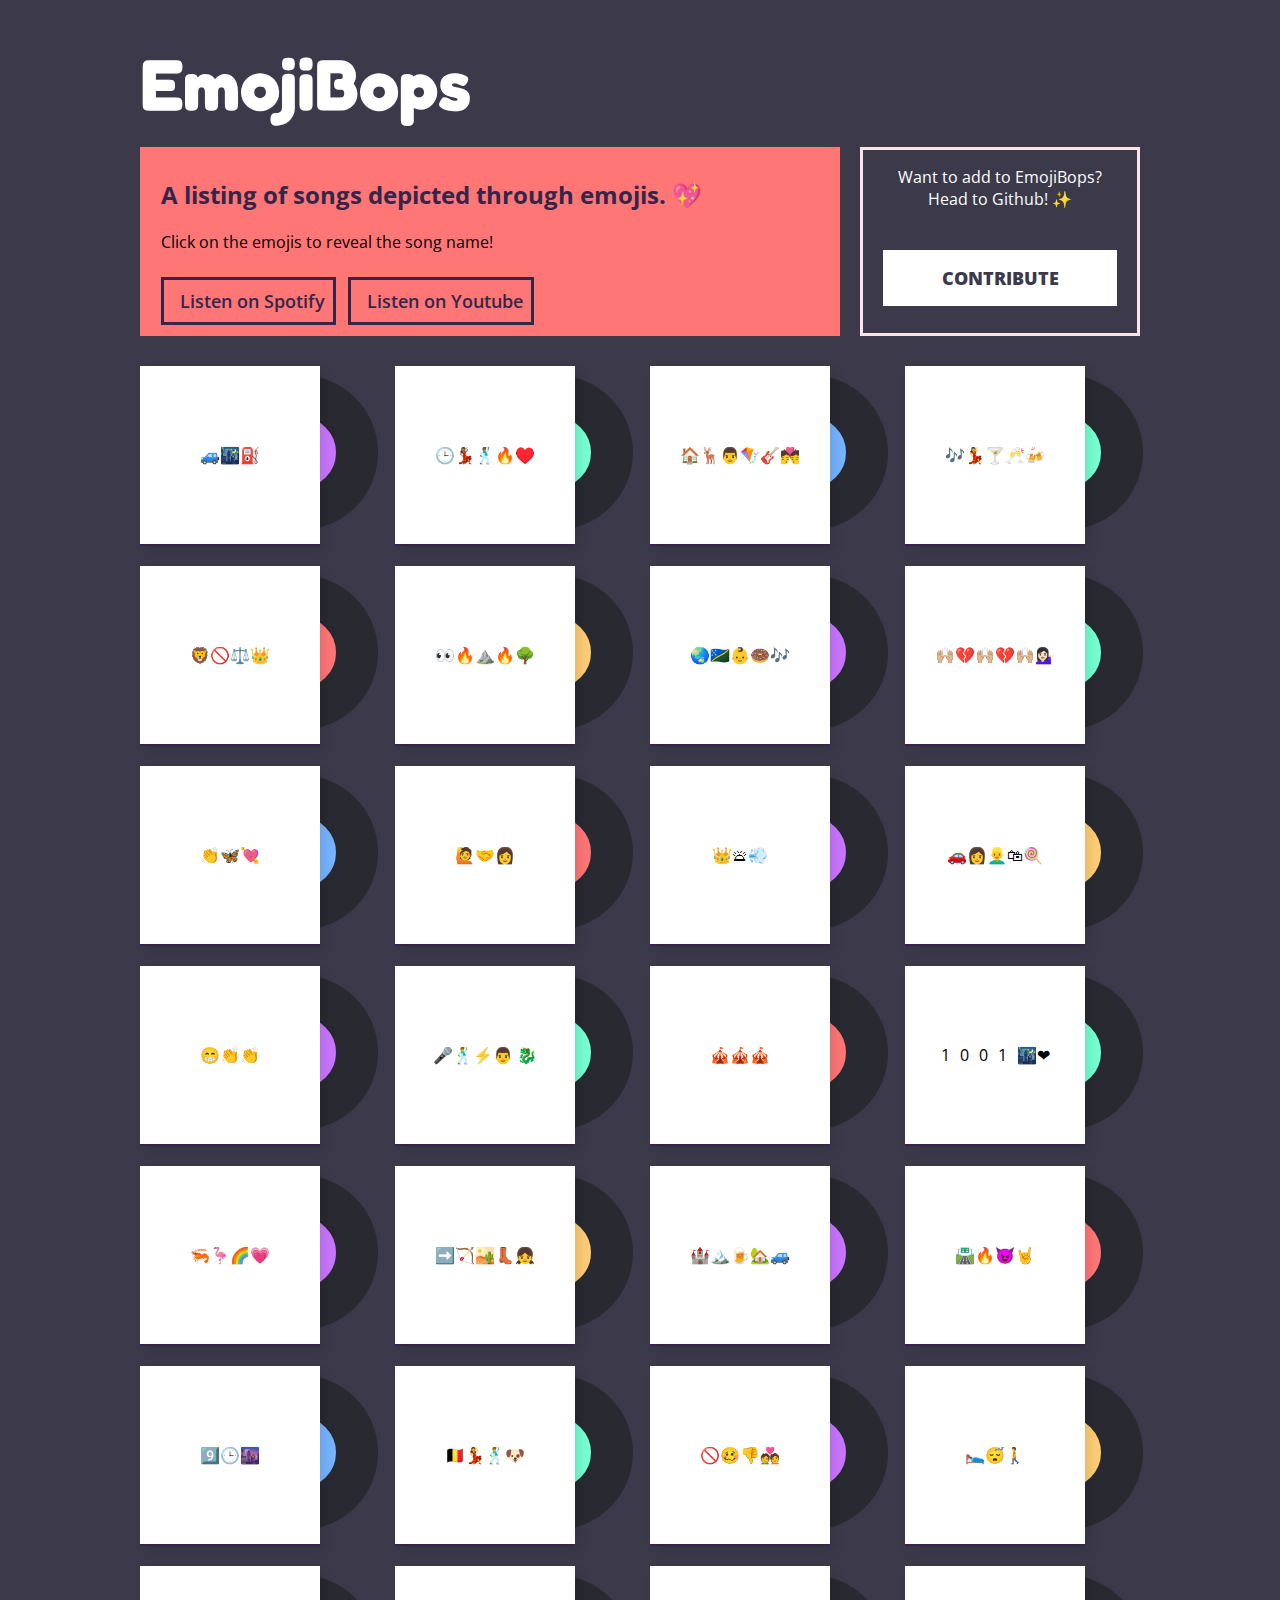
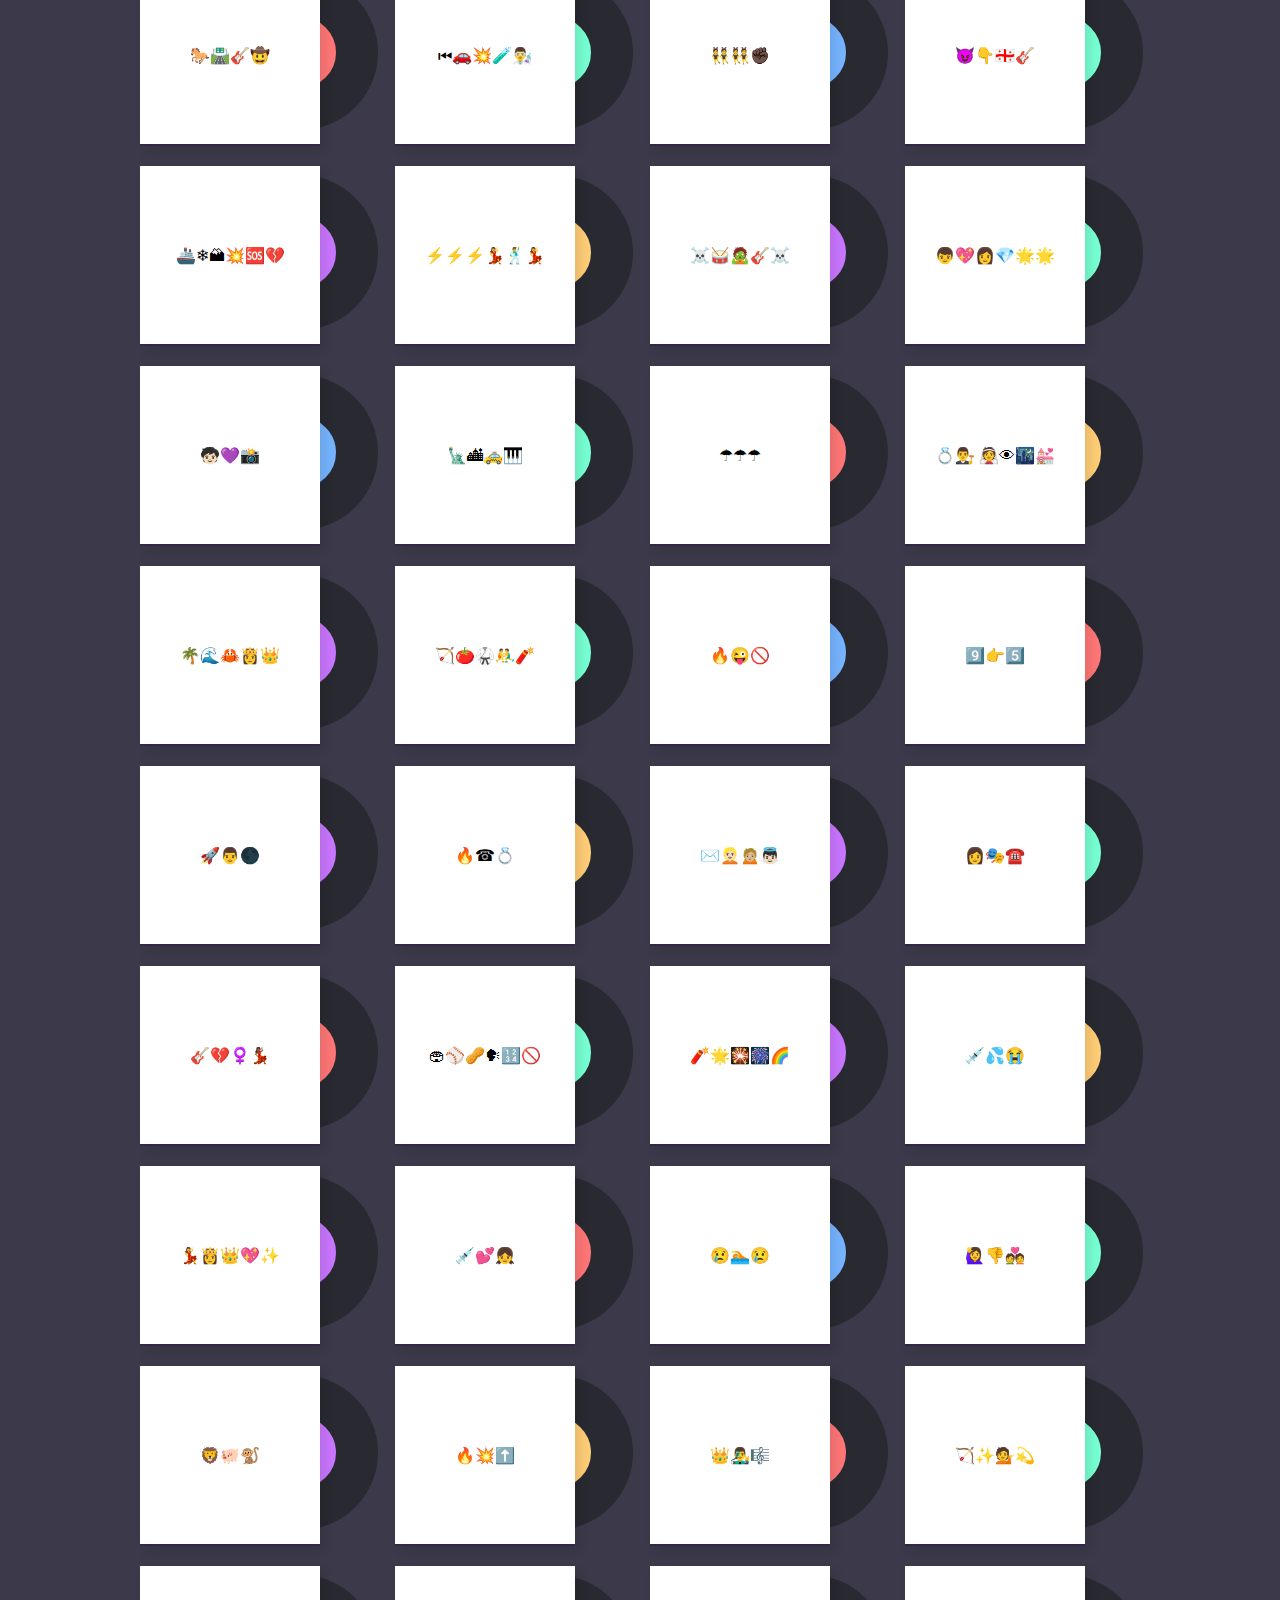
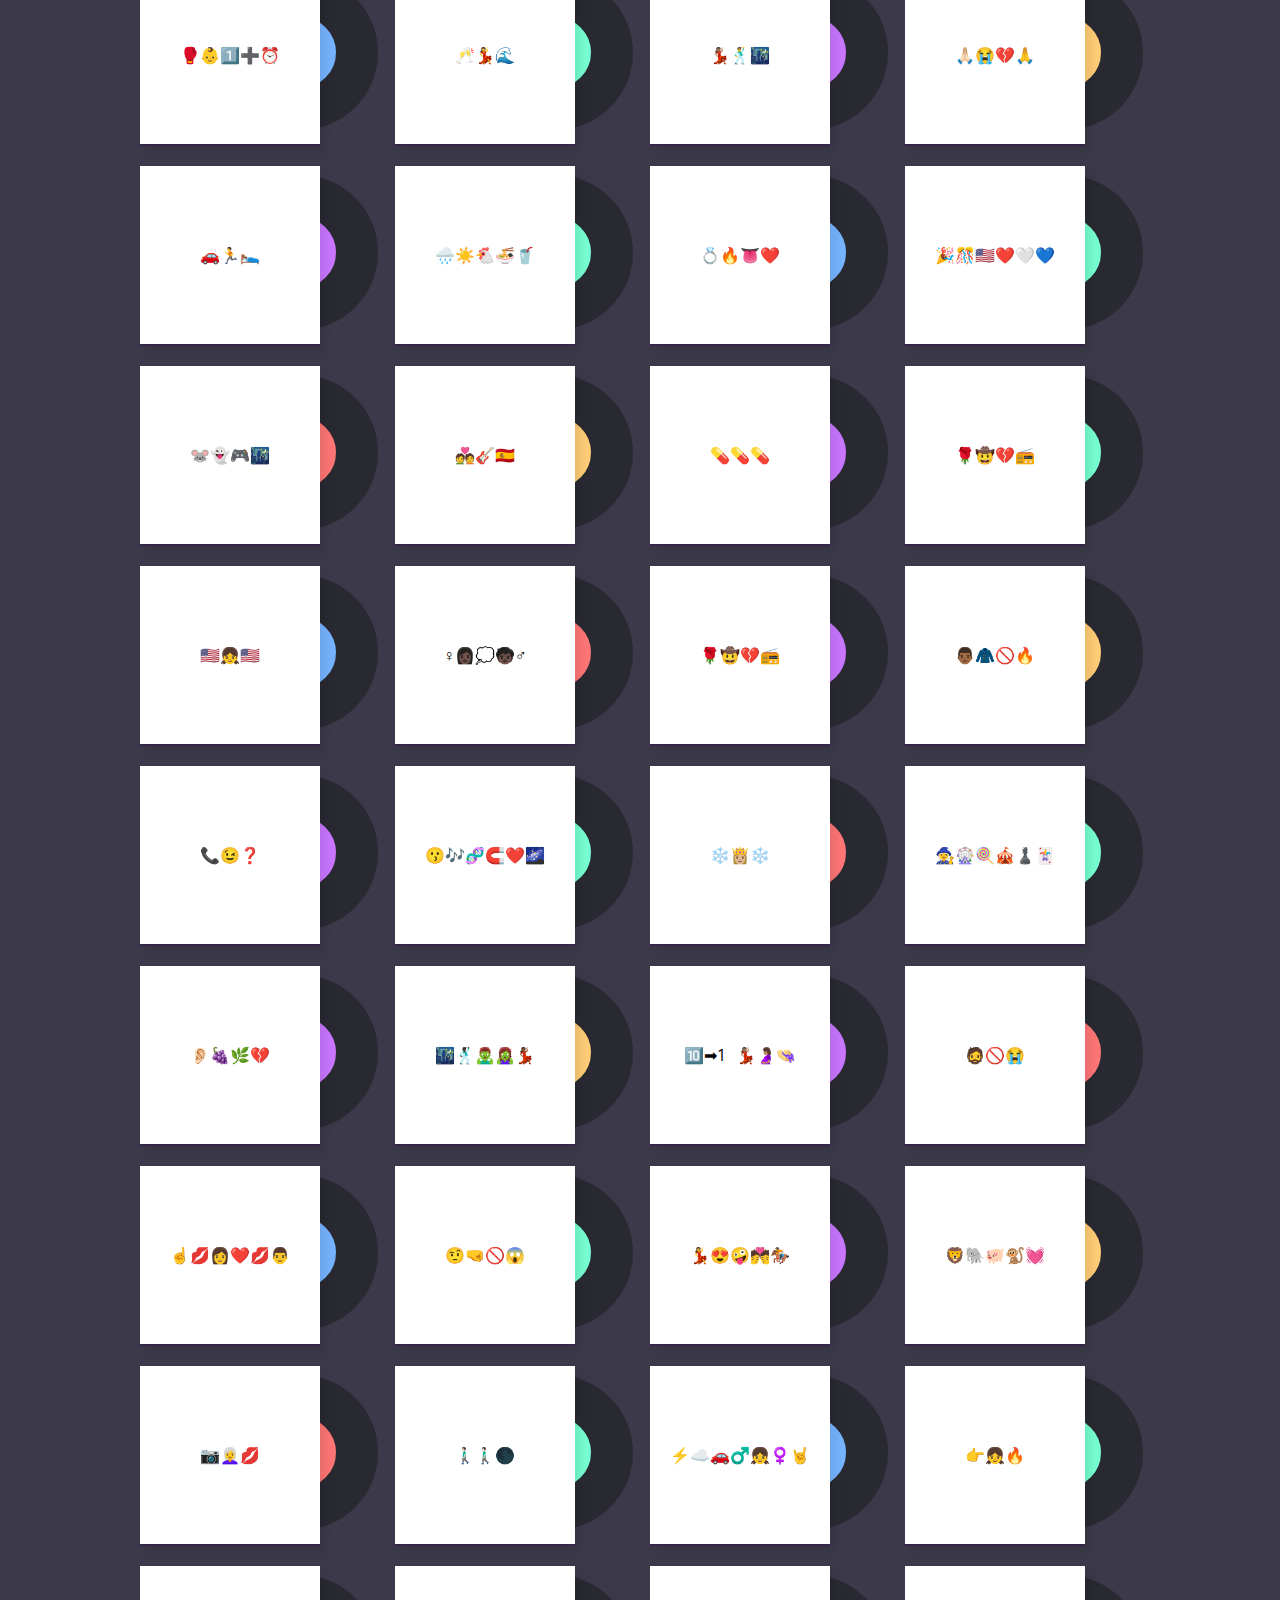
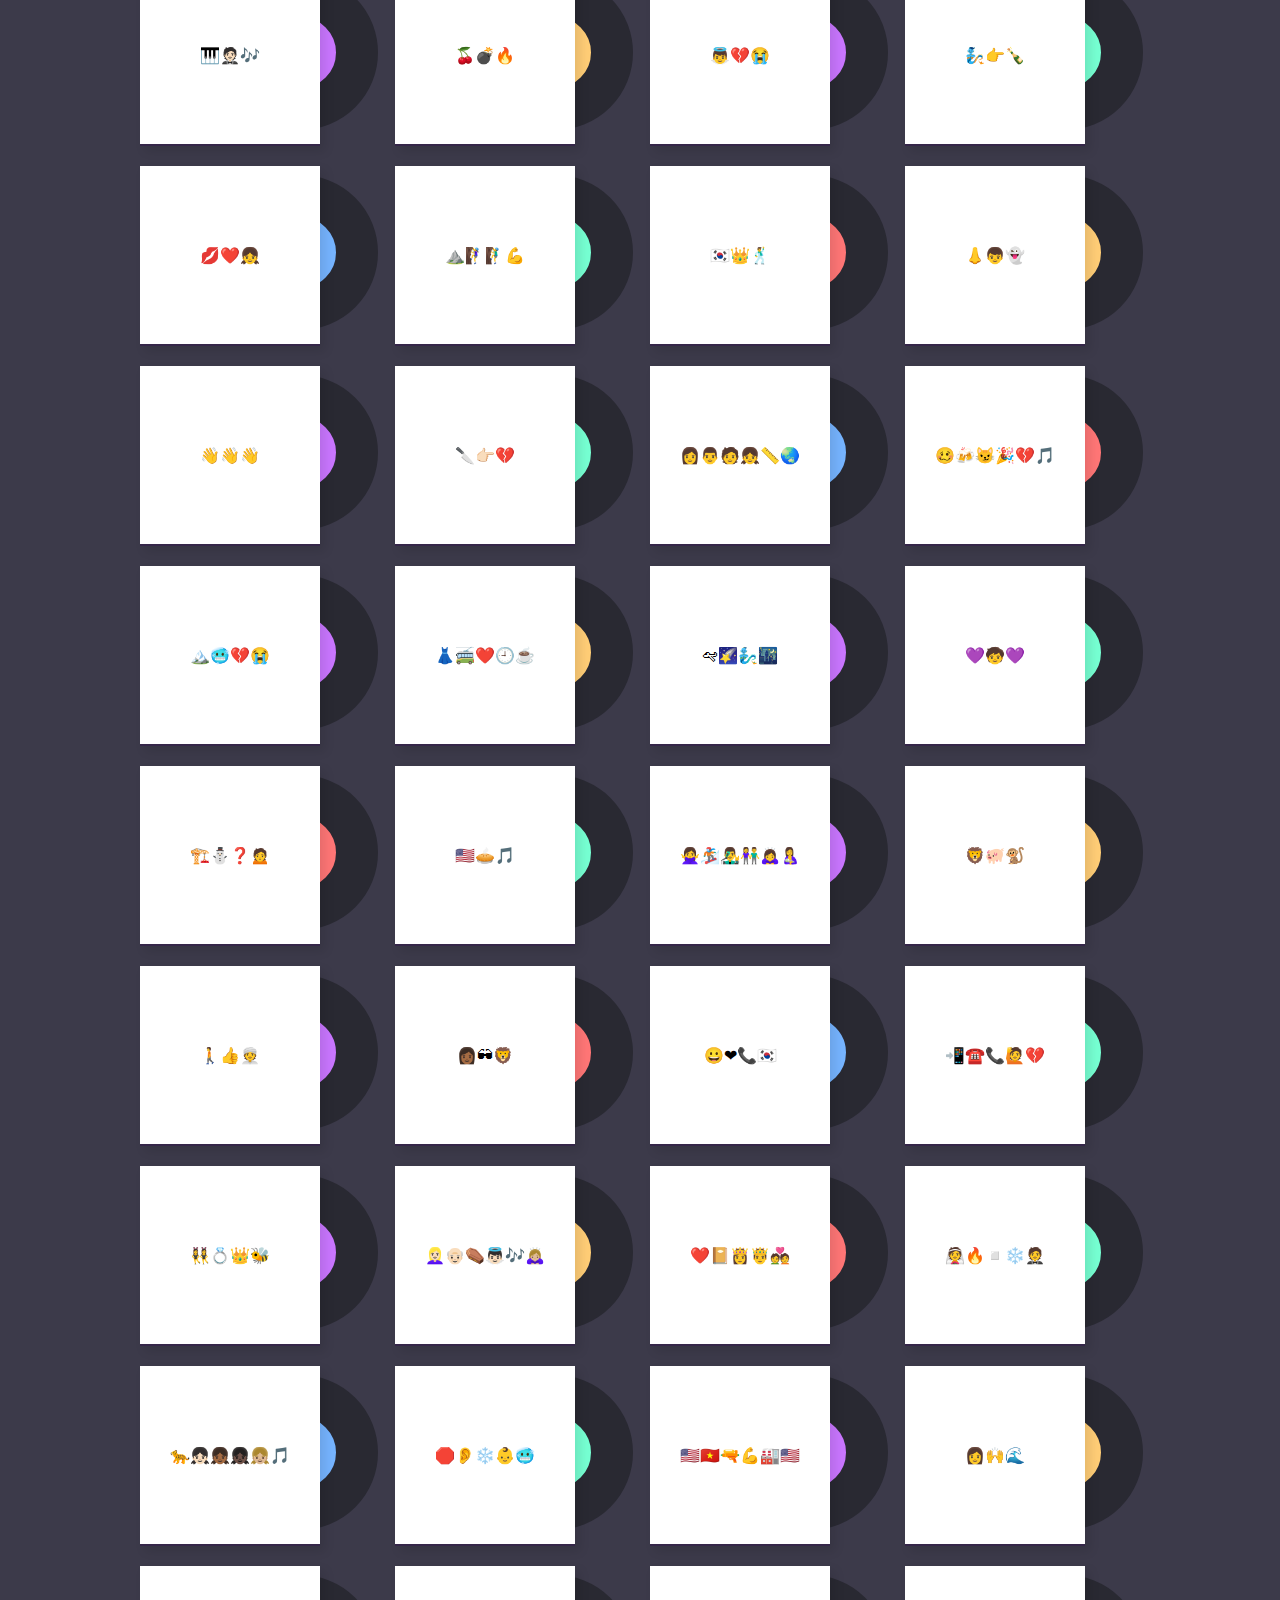
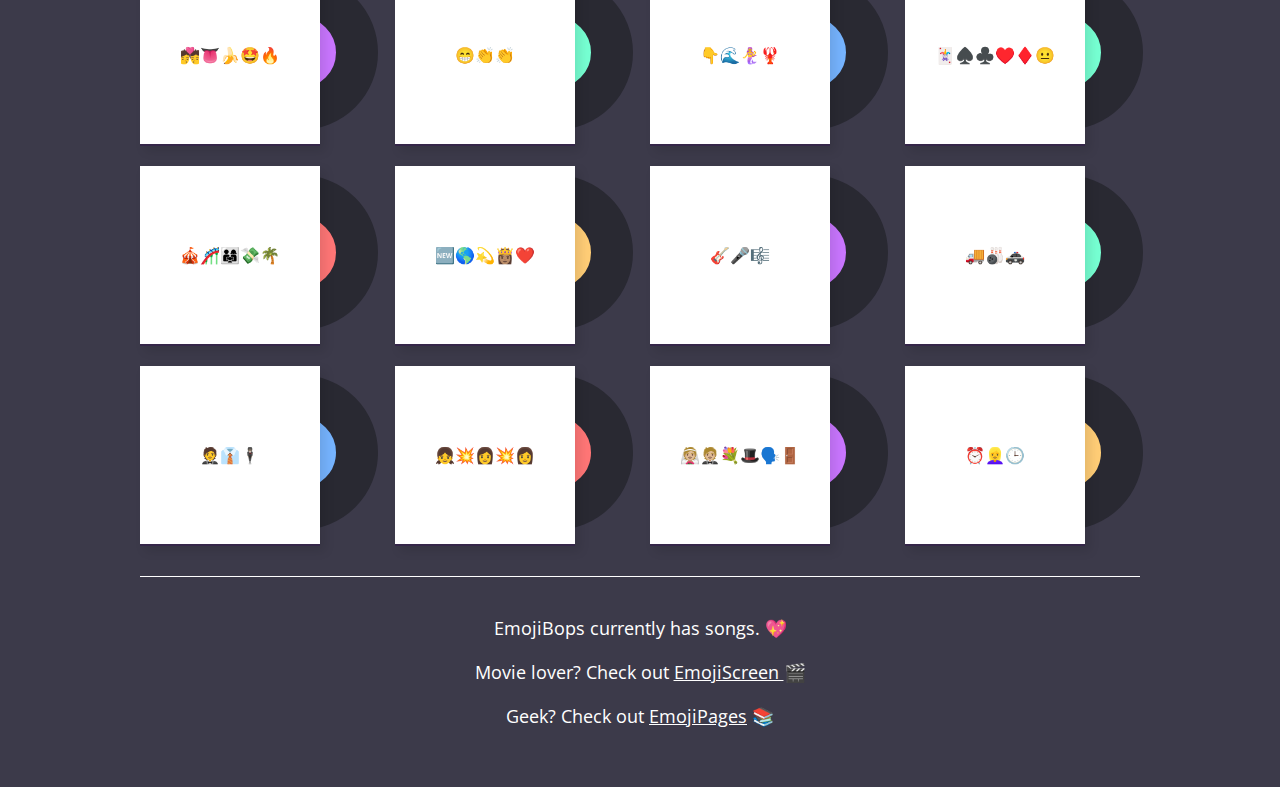
==== commit 009f4dcb: "Merge ccaae746530c274a9b536e13fed4c20a1f37aced into 476d4ecc6de627e11db45fafe8356a76fa11a33c" ====
--- a/index.html
+++ b/index.html
@@ -56,14 +56,10 @@
         <section id="songs"></section>
         <footer>
             <p>EmojiBops currently has <span></span> songs. 💖</p>
-            <ul class="footer-list">
-                <li>
-                    <p class="companion-project-link">Movie fan? Check out <a href="https://emojiscreen.com" target="_blank">EmojiScreen</a> 📺</p> 
-                </li>
-                <li>
-                    <p class="companion-project-link">Book lover? Check out <a href="https://emojipages.com" target="_blank">EmojiPages</a> 📚</p>
-                </li>
-            </ul>
+           <p> Movie lover? Check out <a href="https://emojiscreen.com/">EmojiScreen </a> 🎬 </p>
+
+           <p> Geek? Check out <a href="https://emojipages.com">EmojiPages</a> 📚</p> 
+
         </footer>
     </main>
     <script src="https://twemoji.maxcdn.com/v/latest/twemoji.min.js" crossorigin="anonymous"></script>
--- a/main.css
+++ b/main.css
@@ -300,7 +300,7 @@
   padding-top: 20px;
 }
 
-footer p {
+footer p,a {
   line-height: 26px;
   color: white;
   font-size: 18px;
@@ -314,19 +314,6 @@
 
 footer img {
   height: 19px;
-}
-
-.footer-list {
-  padding: 0px;
-}
-
-.footer-list li{
-  display: block;
-  margin: 8px
-}
-
-.footer-list p {
-	margin: 0px;
 }
 
 #message {
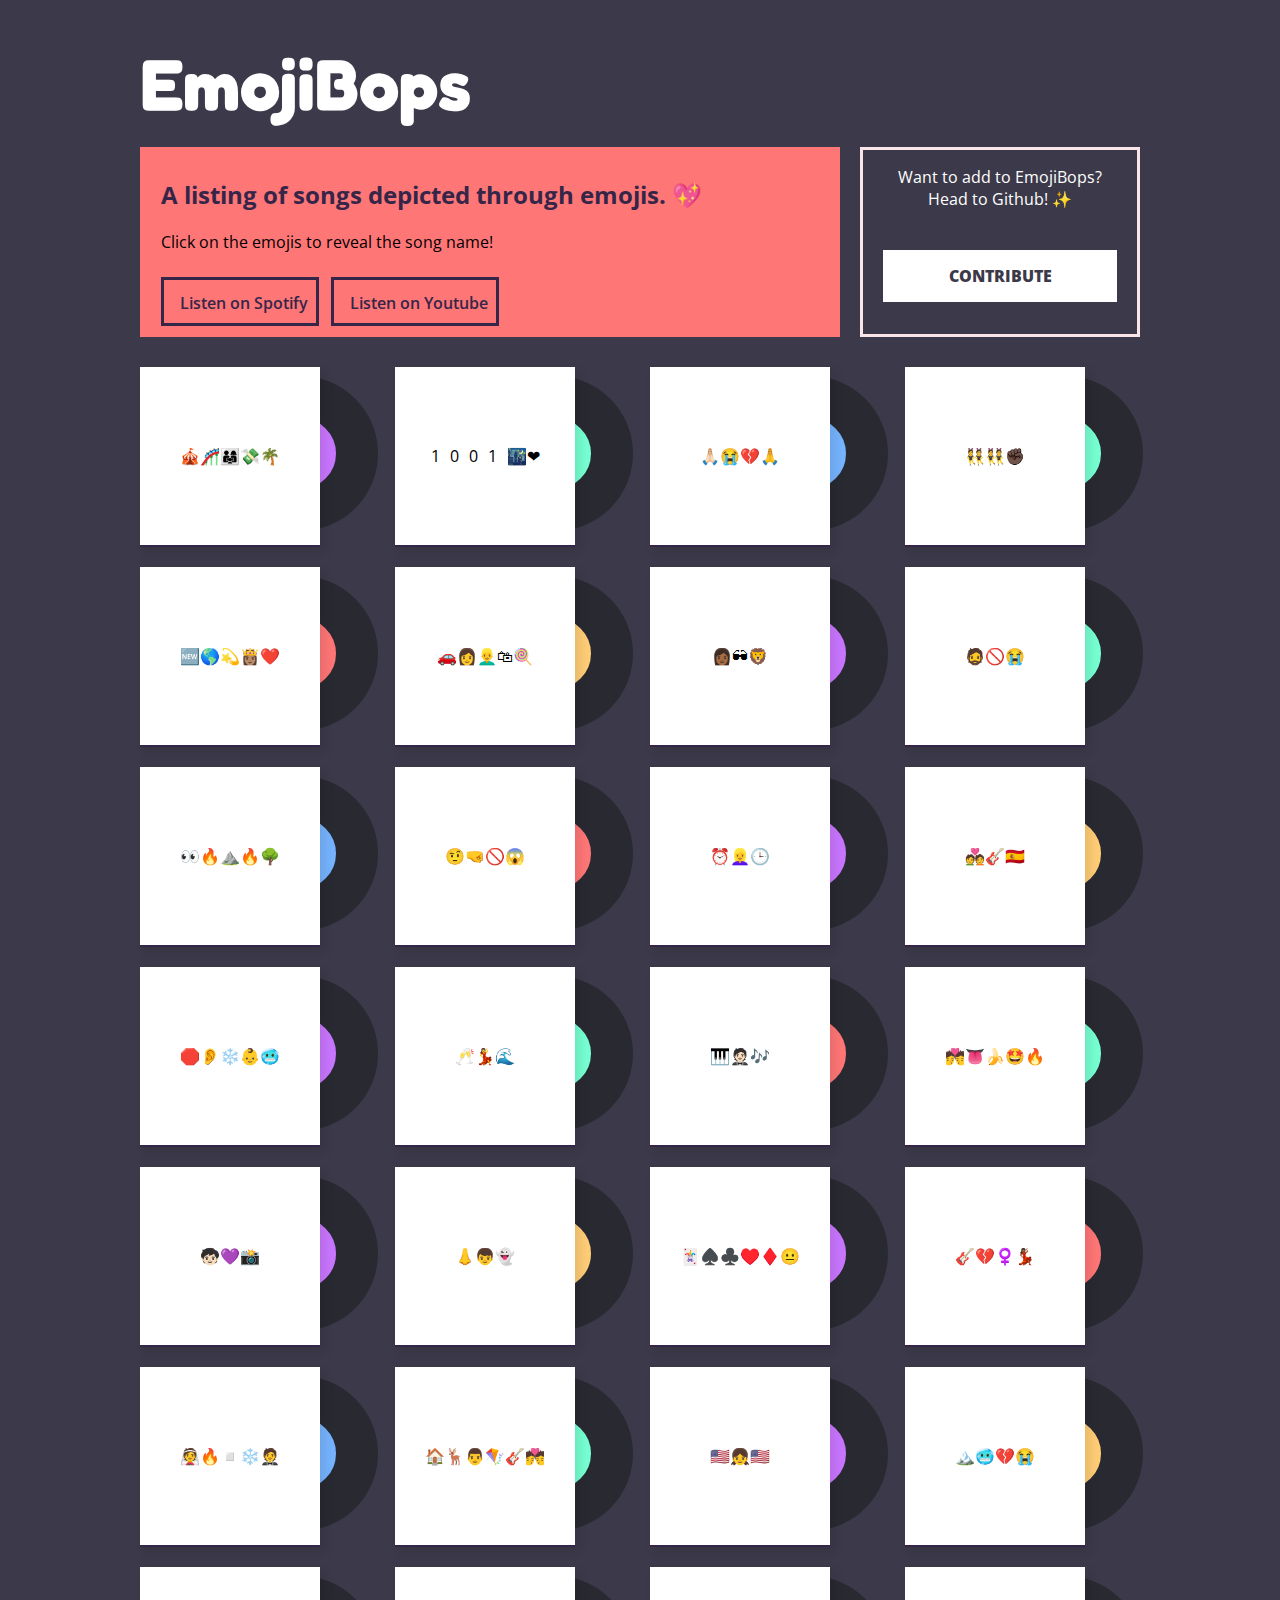
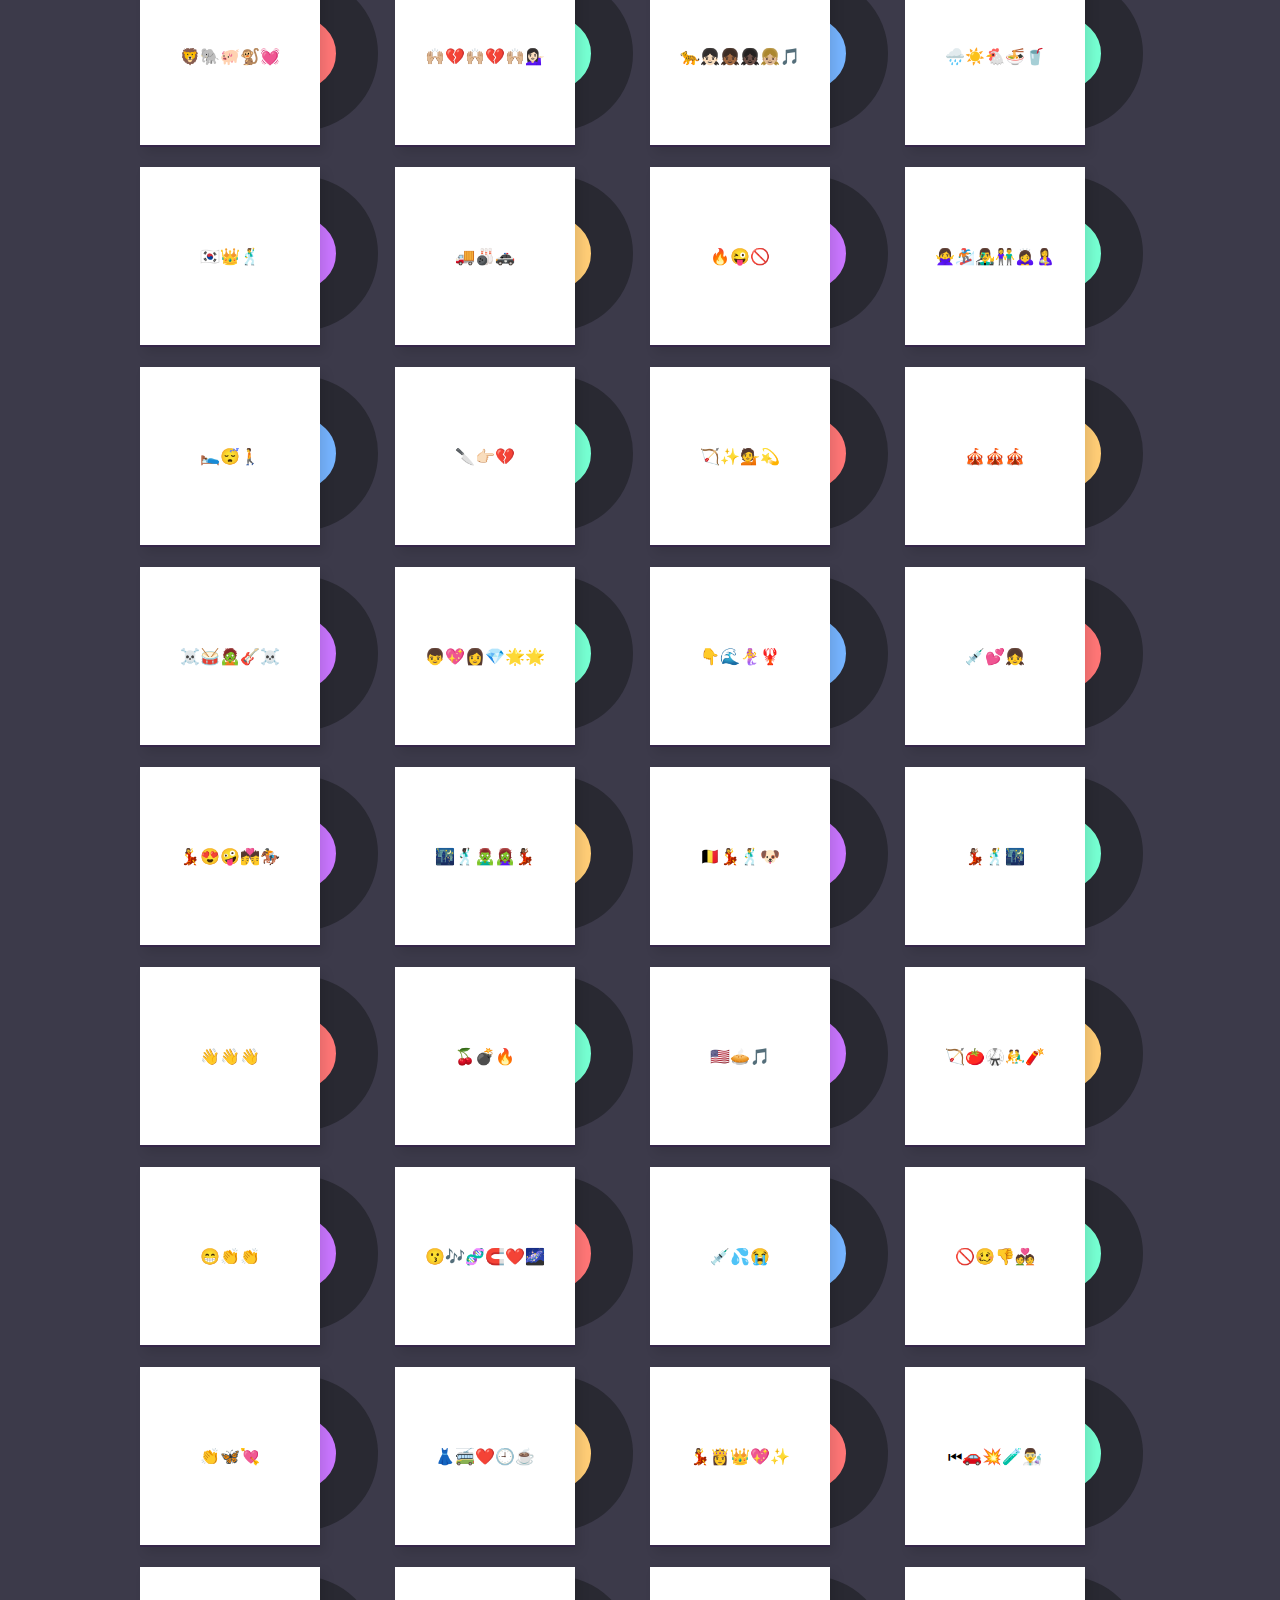
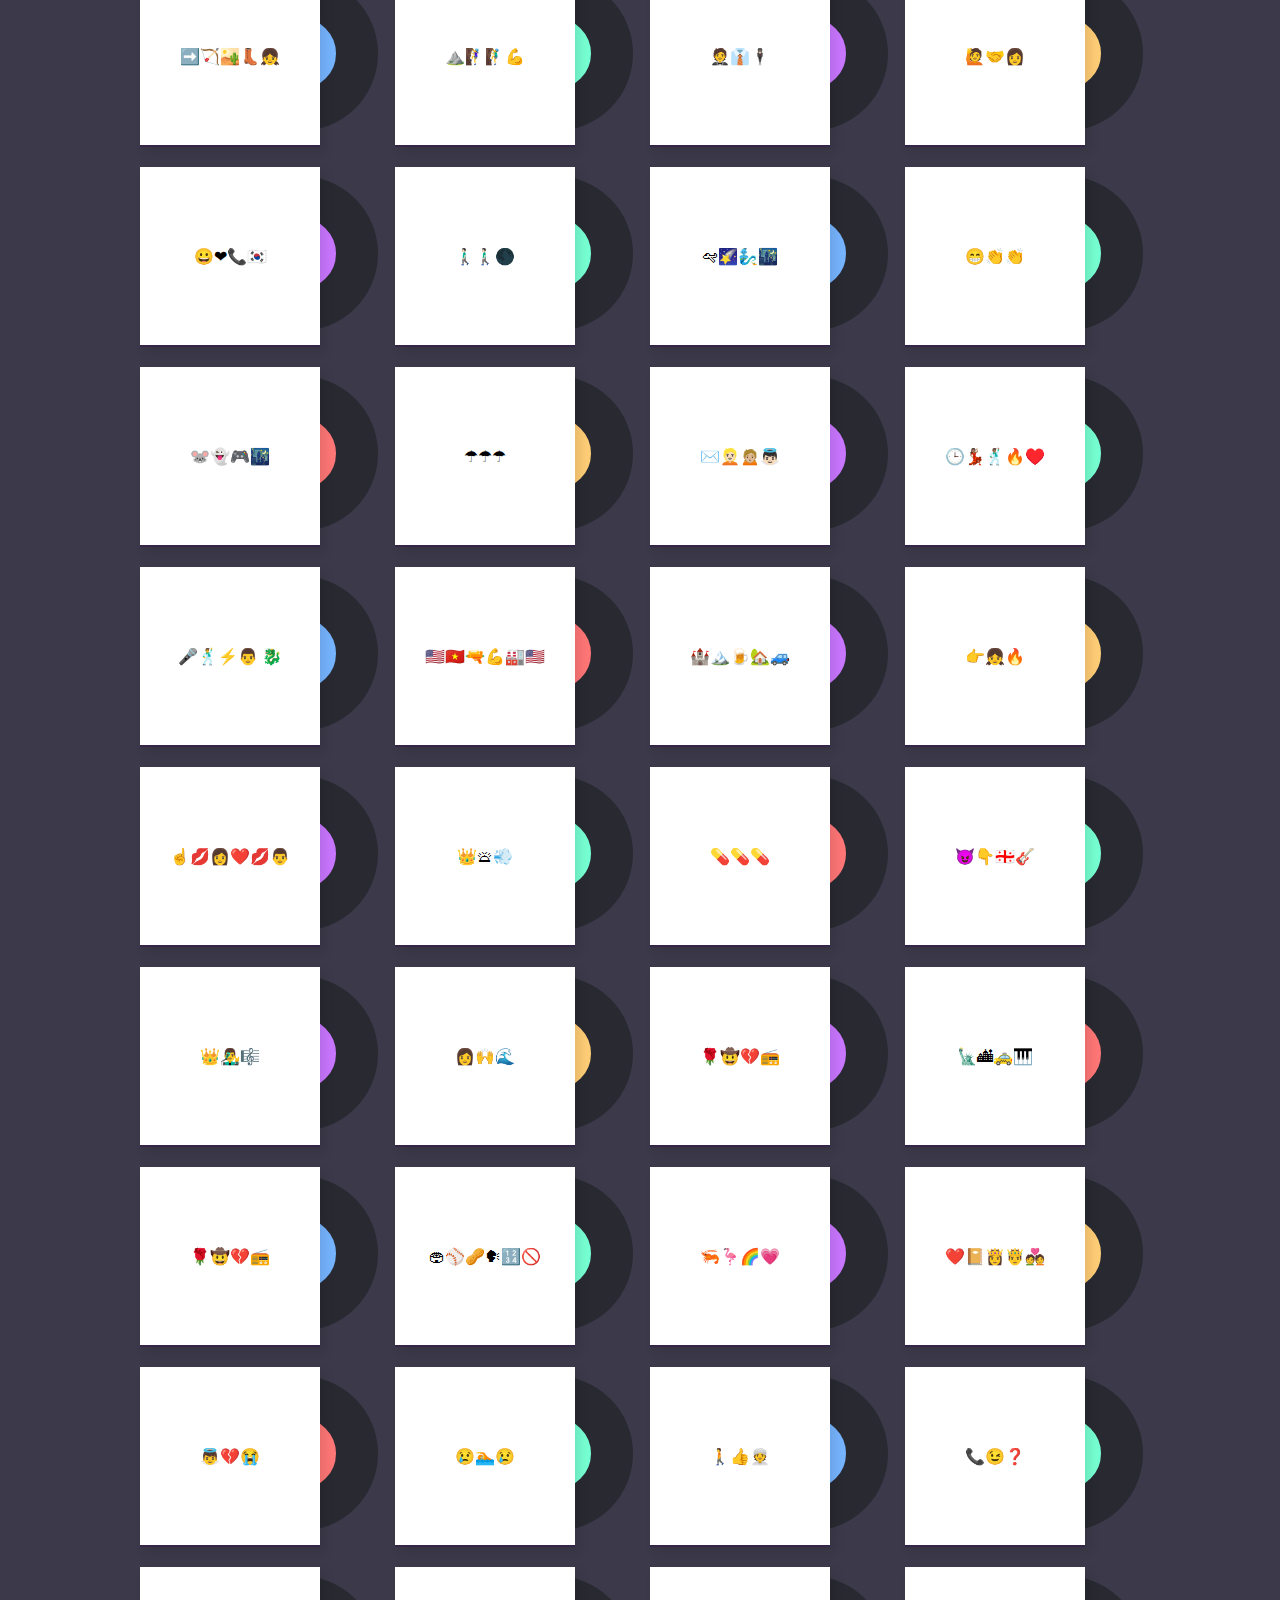
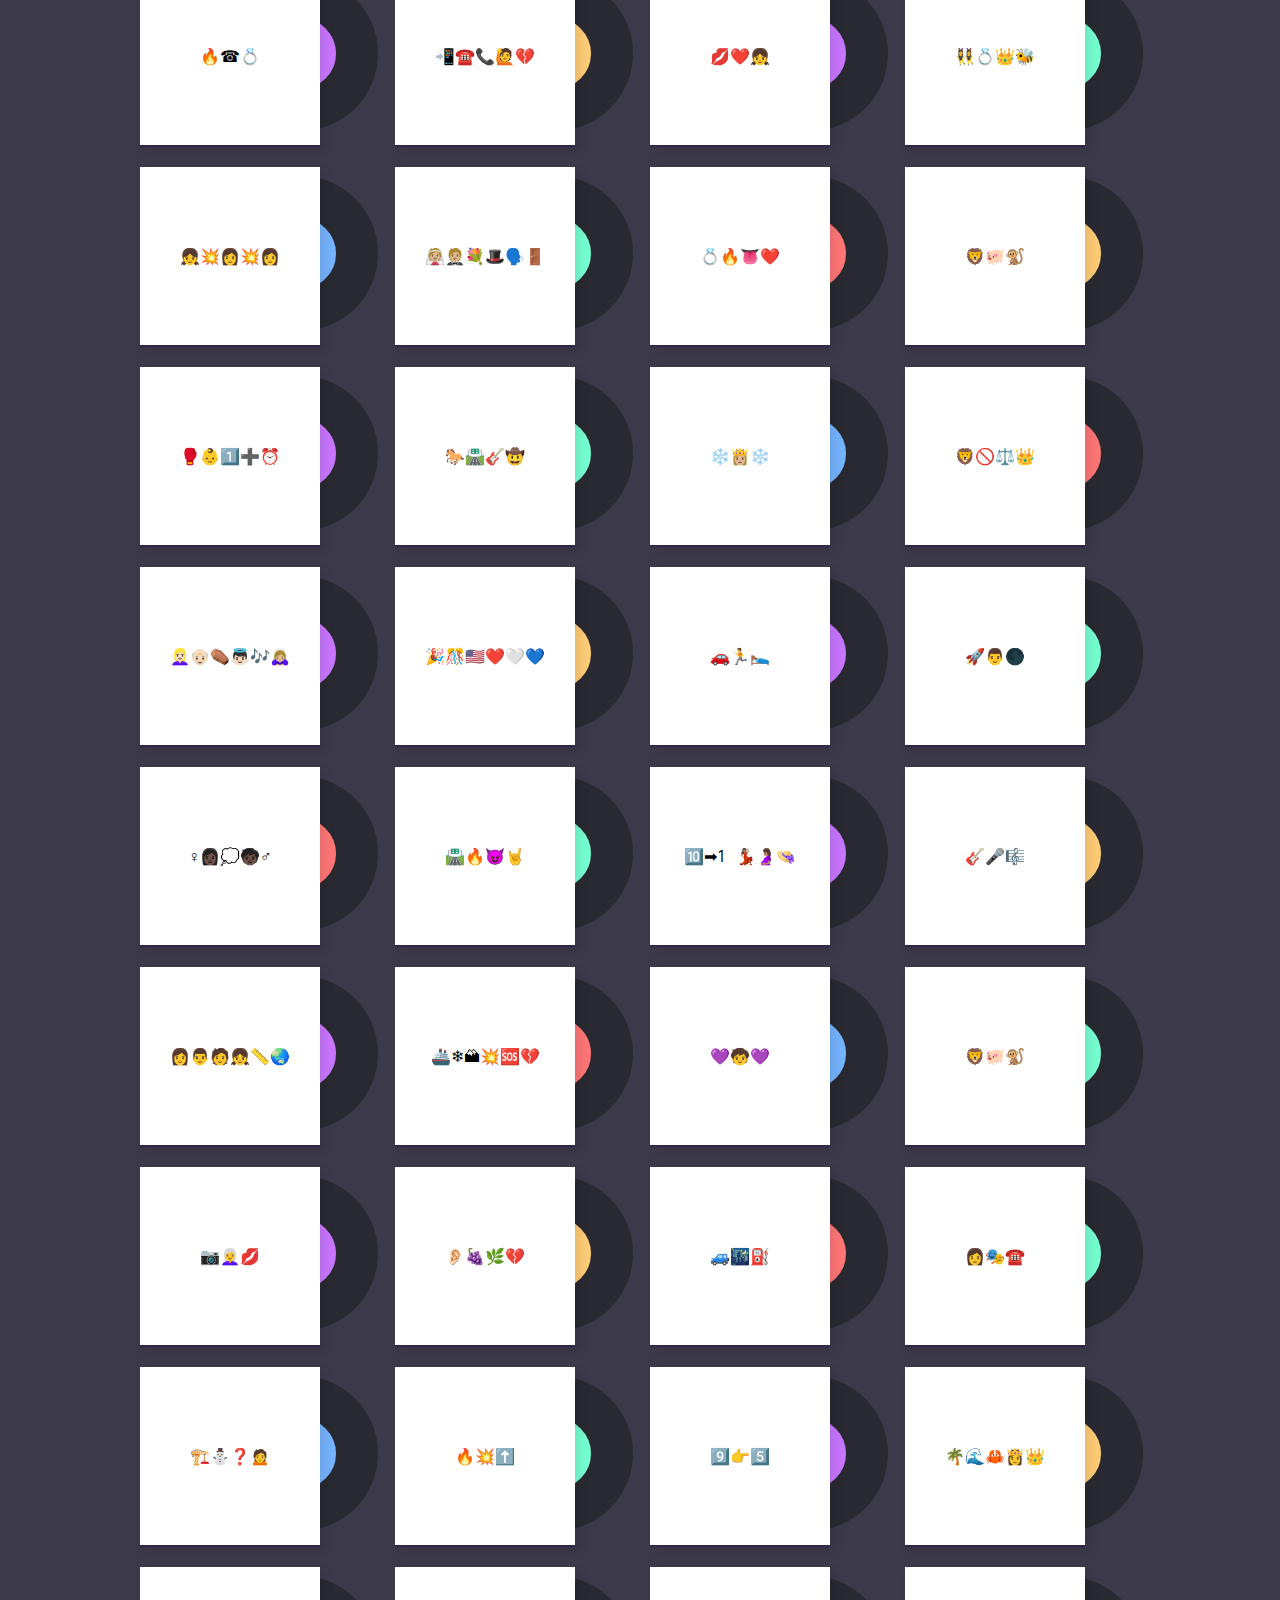
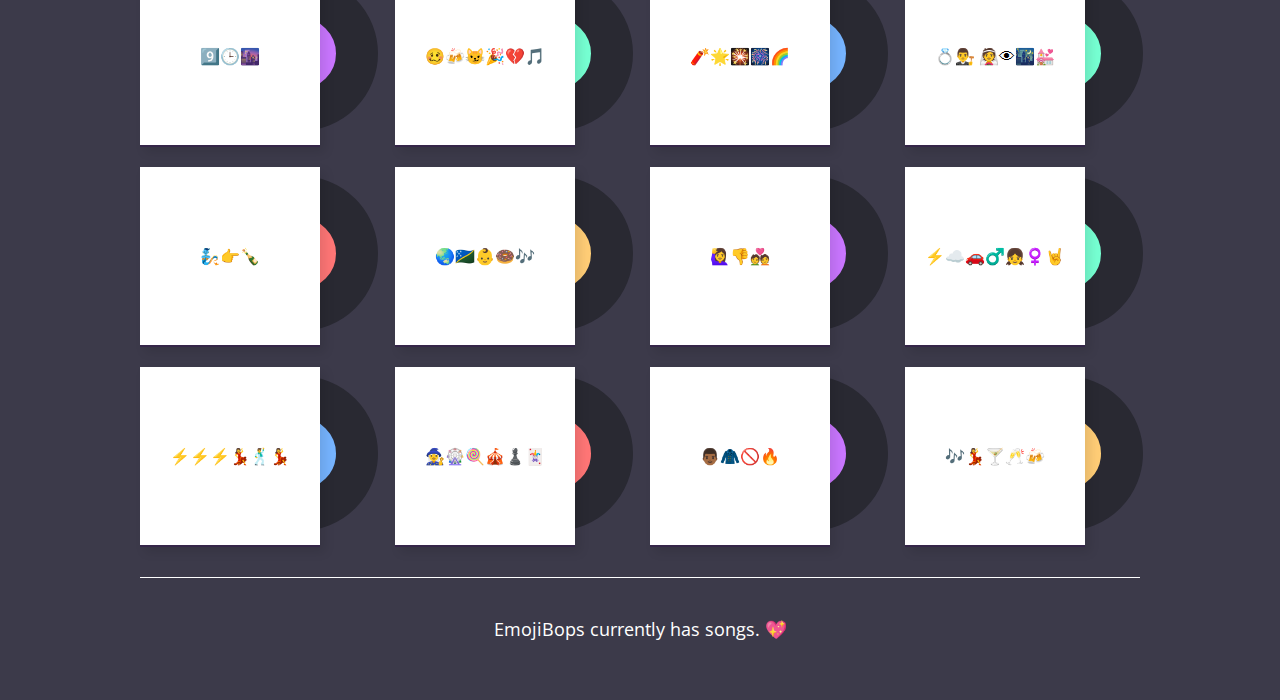
==== commit 4303a970: "Merge b39831285ce85b7925343bc9949f33618741d794 into 476d4ecc6de627e11db45fafe8356a76fa11a33c" ====
--- a/index.html
+++ b/index.html
@@ -53,13 +53,12 @@
                 </div>
             </div>
         </header>
+        <div id='back-to-top'>
+            <i class="fas fa-chevron-up"></i>
+        </div>
         <section id="songs"></section>
         <footer>
             <p>EmojiBops currently has <span></span> songs. 💖</p>
-           <p> Movie lover? Check out <a href="https://emojiscreen.com/">EmojiScreen </a> 🎬 </p>
-
-           <p> Geek? Check out <a href="https://emojipages.com">EmojiPages</a> 📚</p> 
-
         </footer>
     </main>
     <script src="https://twemoji.maxcdn.com/v/latest/twemoji.min.js" crossorigin="anonymous"></script>
--- a/main.css
+++ b/main.css
@@ -96,6 +96,40 @@
     max-width: 1000px;
     margin: 30px auto;
     grid-template-rows: min-content;
+}
+
+#back-to-top {
+    position: fixed;
+    right: -100px;
+    bottom: 10px;
+    width: 50px;
+    height: 50px;
+    border-radius: 50%;
+    background-color: white;
+    cursor: pointer;
+    transition-duration: .4s;
+    transition-timing-function: linear;
+    display: table;
+}
+
+#back-to-top:hover {
+    background-color: #bbb;
+}
+
+#back-to-top:active {
+    background-color: #999;
+    border-radius: 10%
+}
+
+#back-to-top > i{
+    position: relative;
+    text-align: center;
+    vertical-align: middle;
+    width: 50%;
+    height: 50%;
+    background-color: transparent;
+    display: table-cell;
+    font-size: 25px;
 }
 
 @media screen and (min-width: 662px){
@@ -300,7 +334,7 @@
   padding-top: 20px;
 }
 
-footer p,a {
+footer p {
   line-height: 26px;
   color: white;
   font-size: 18px;
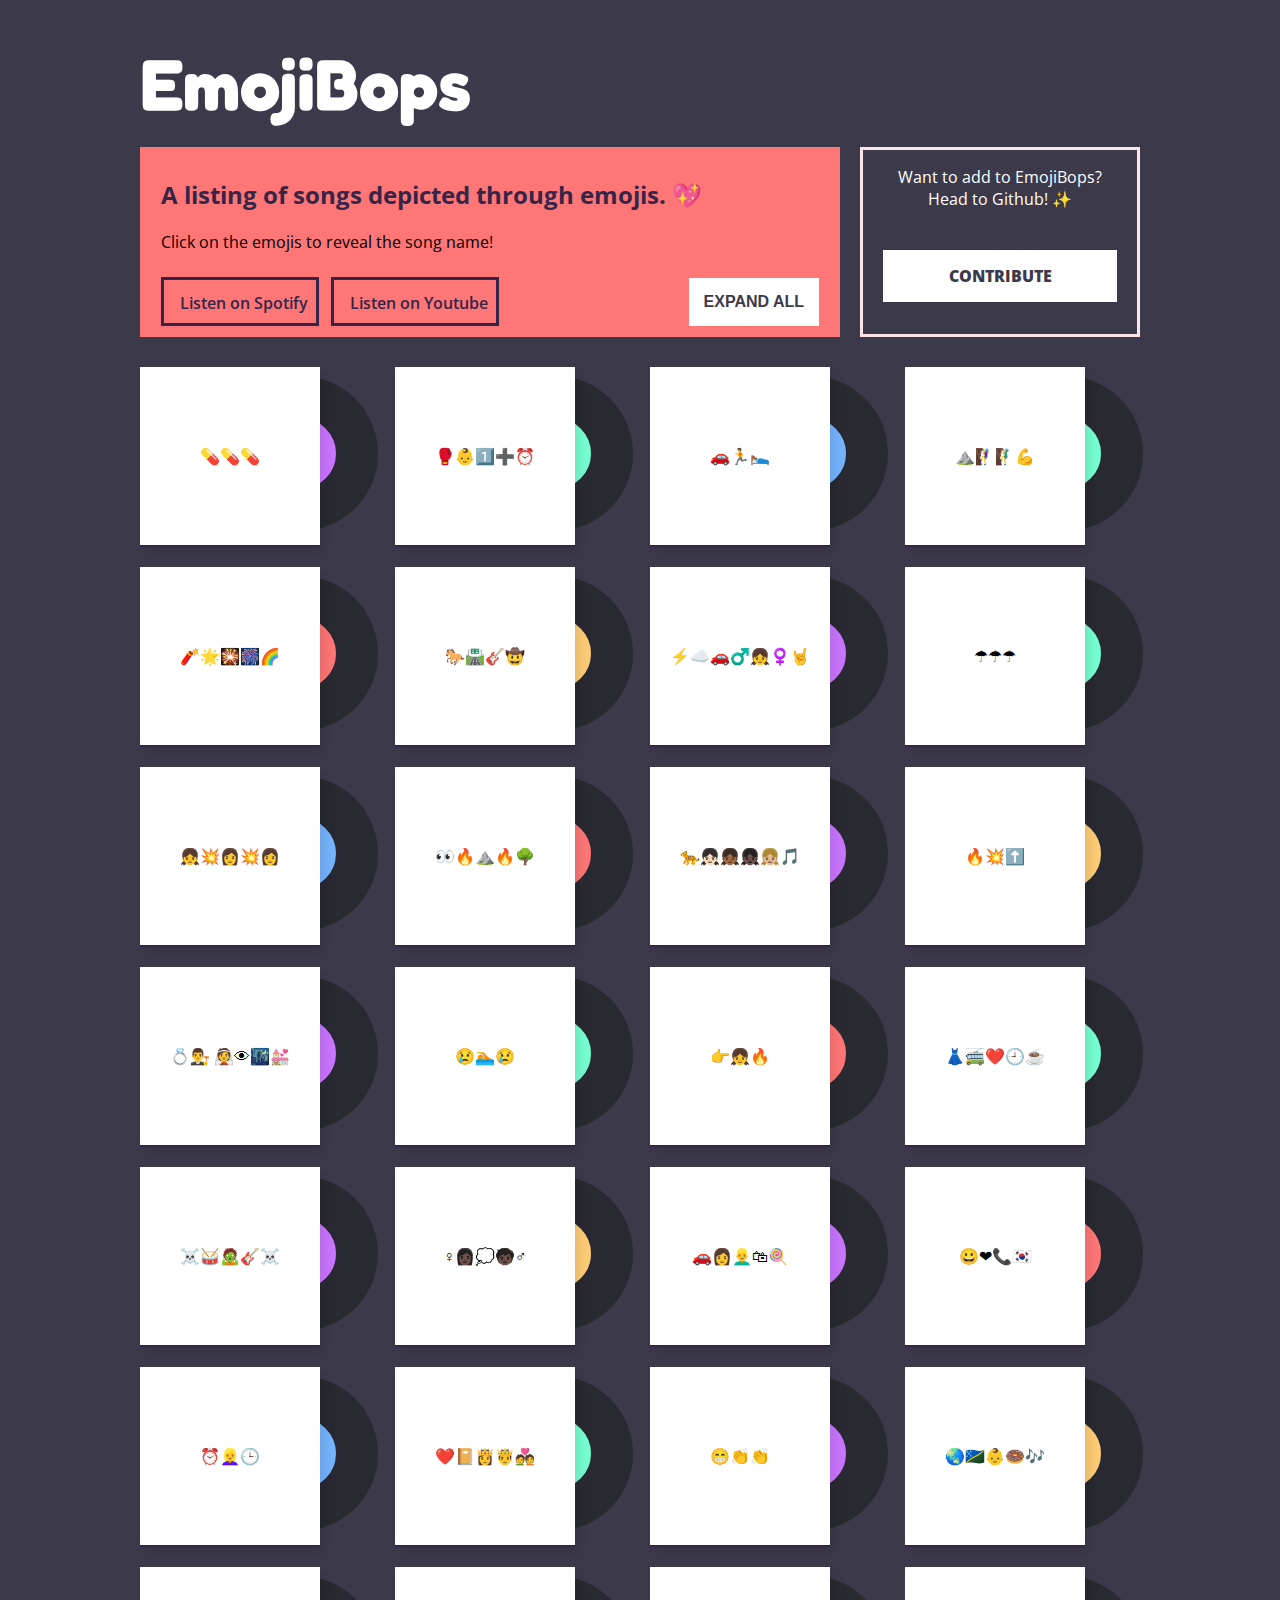
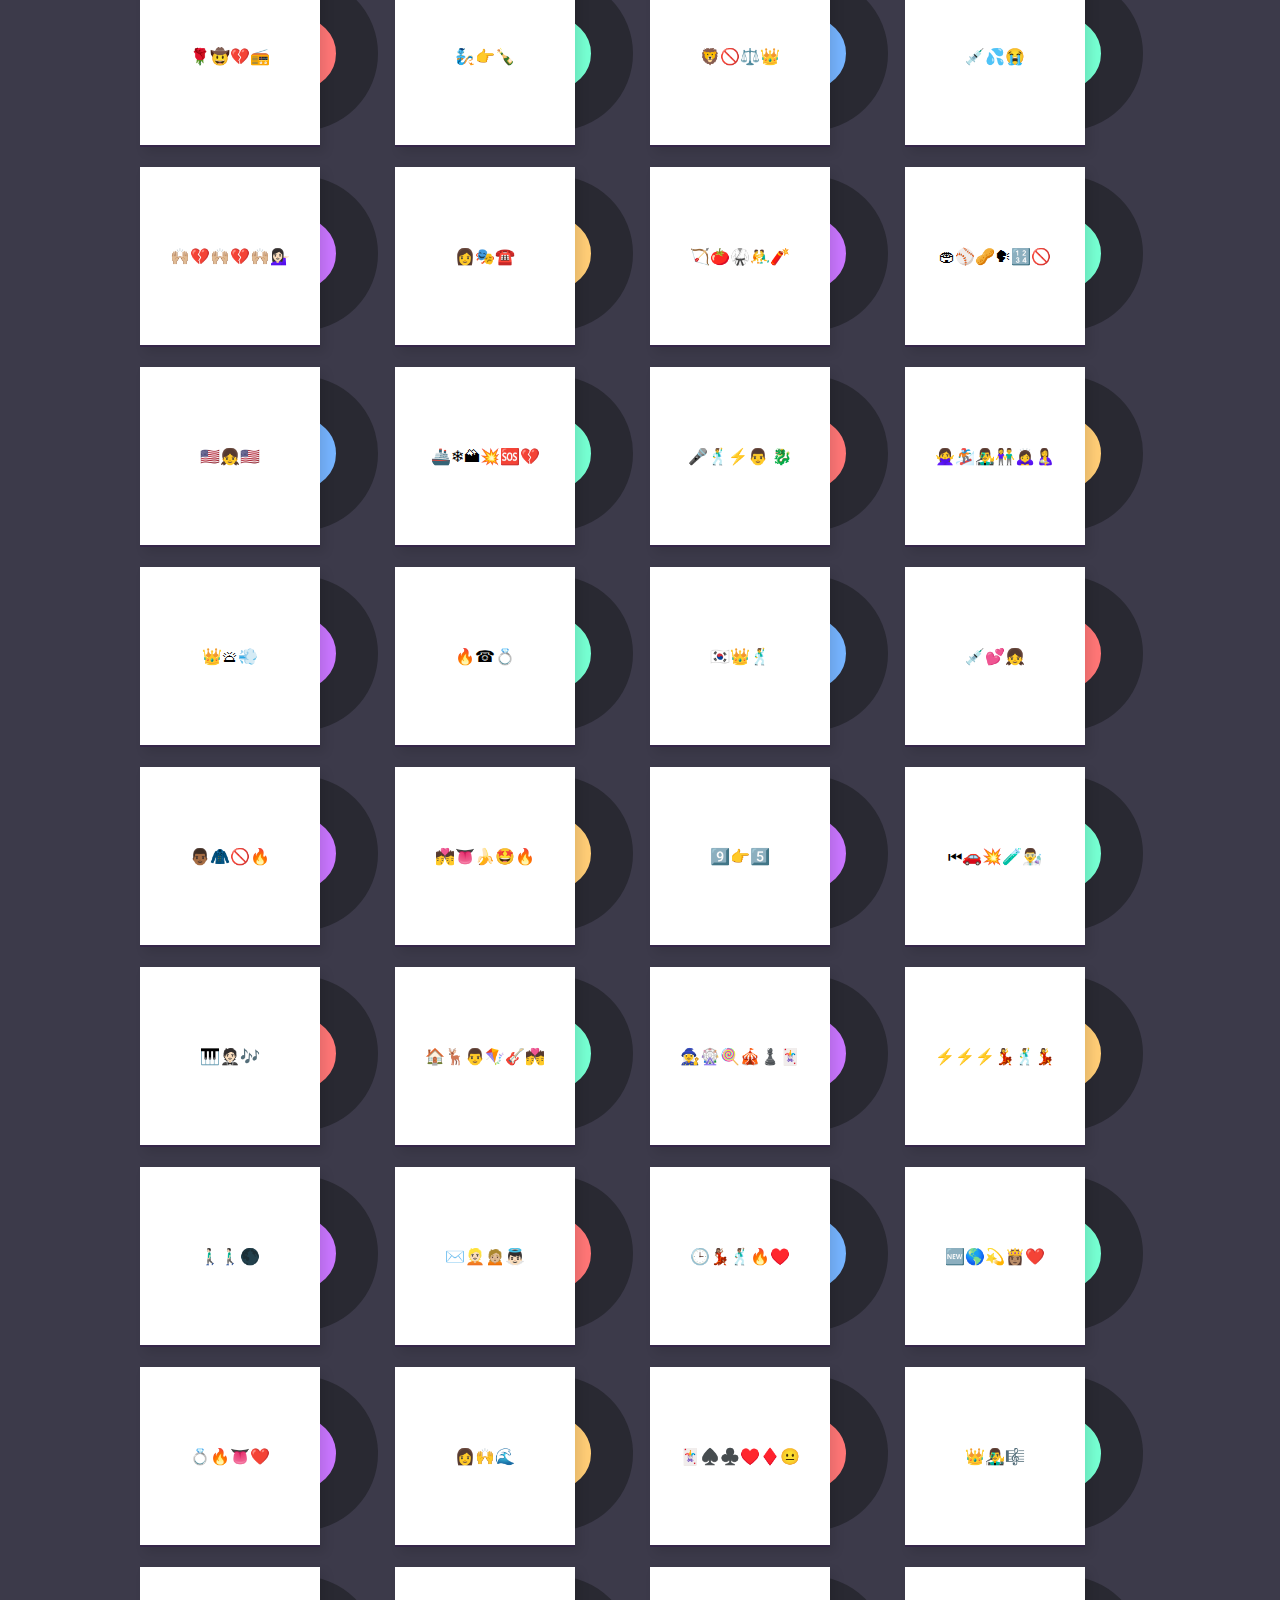
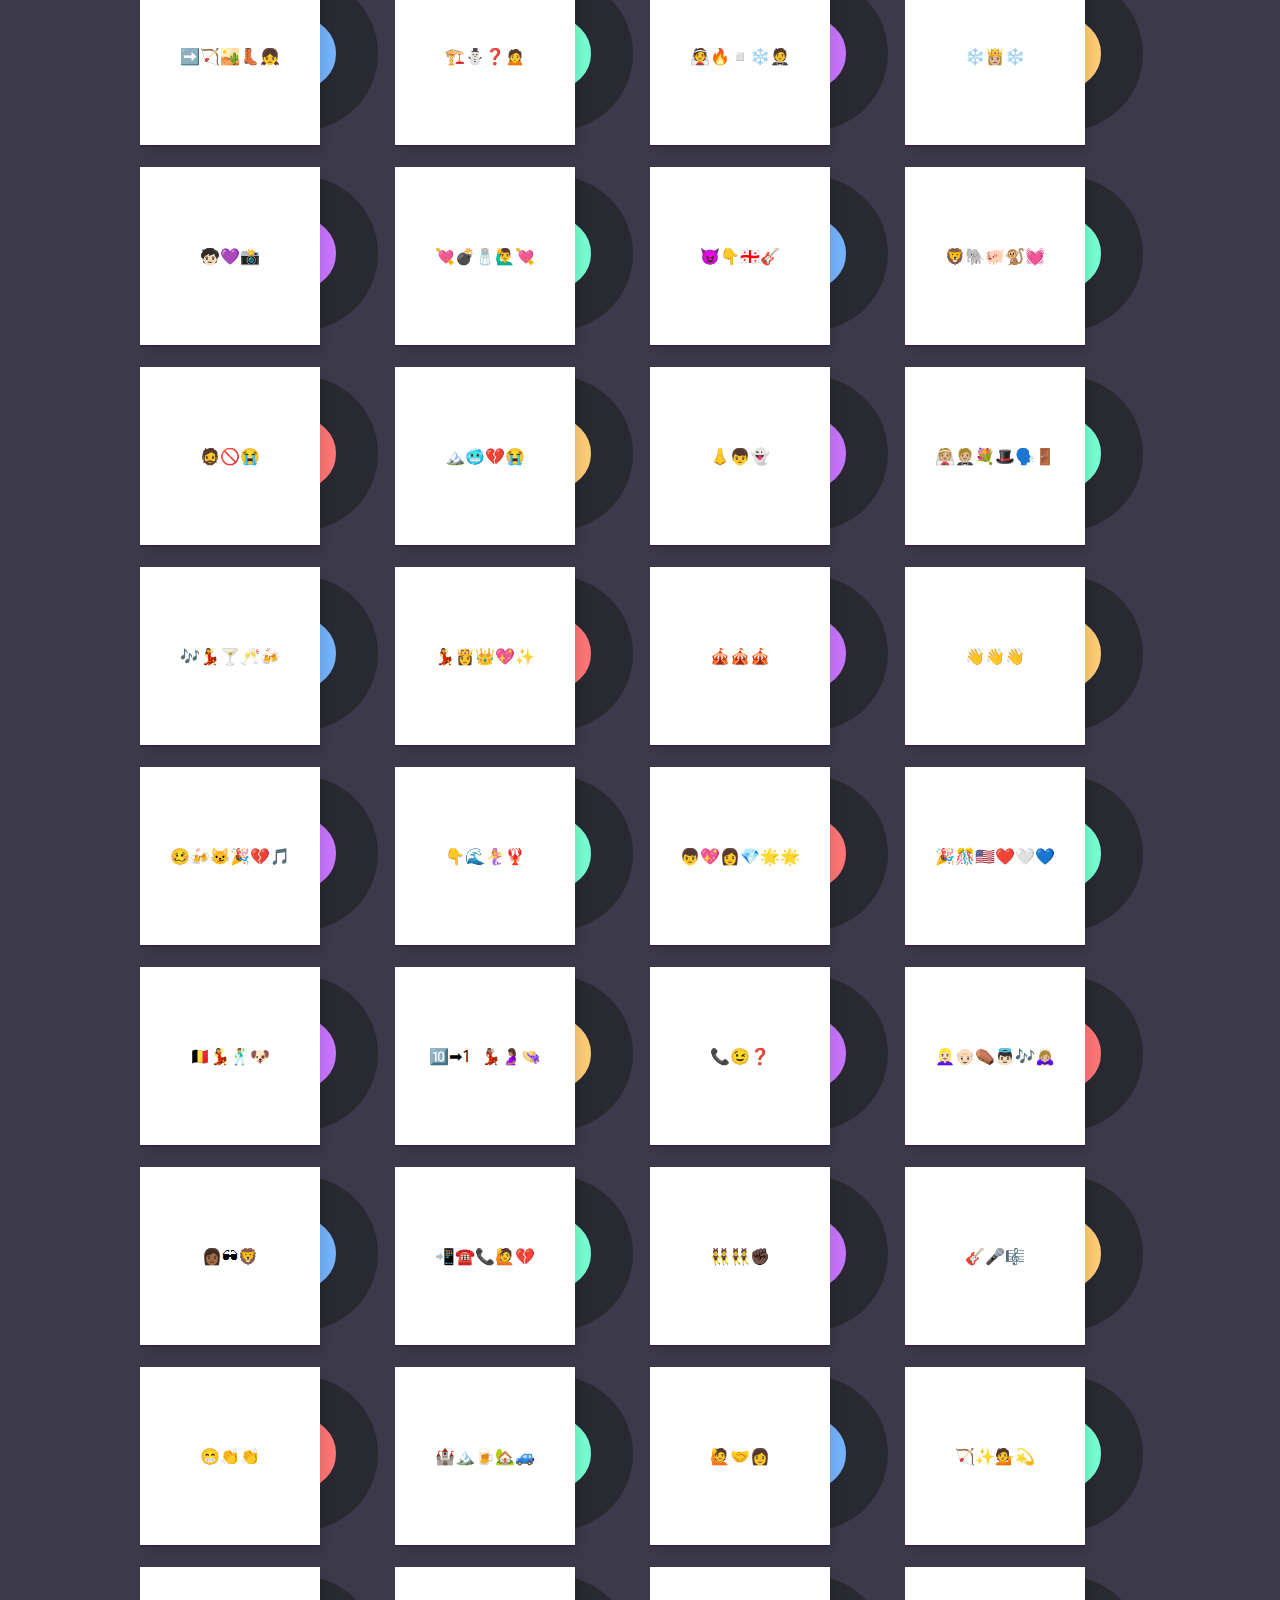
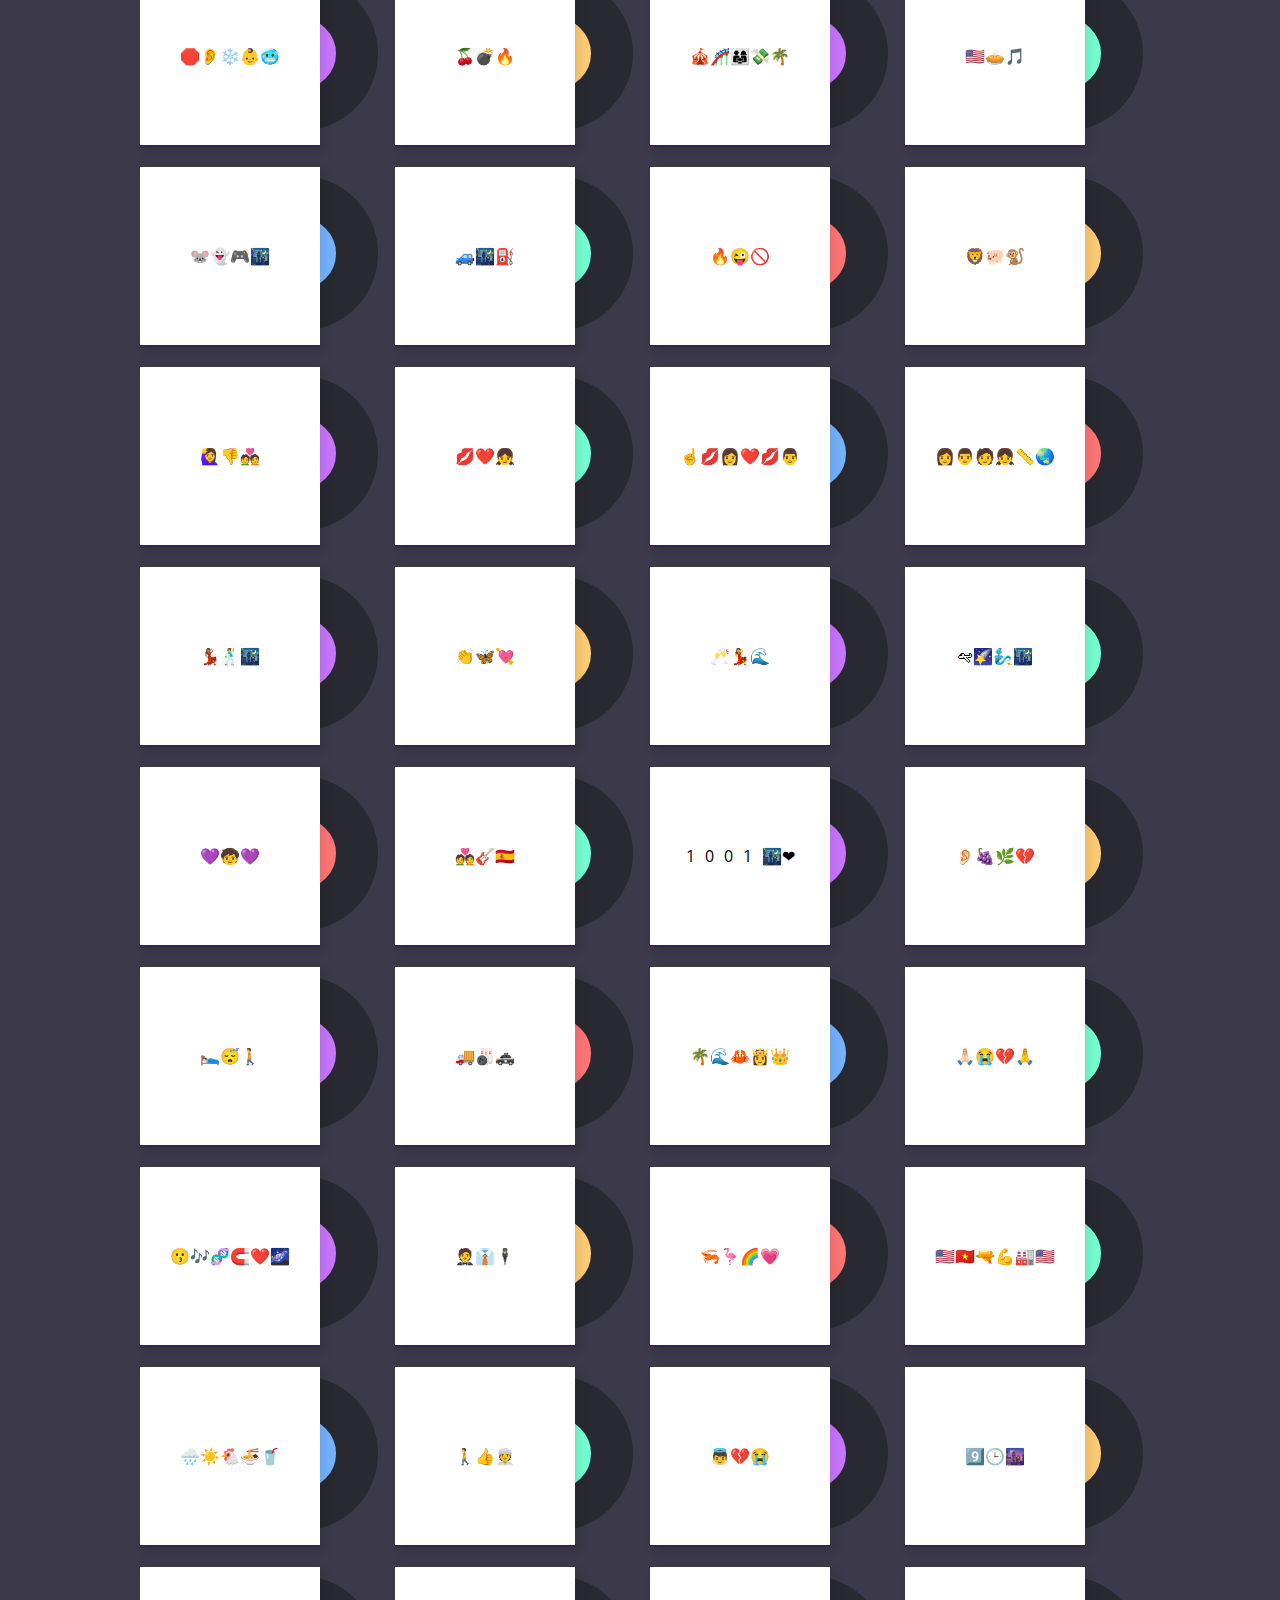
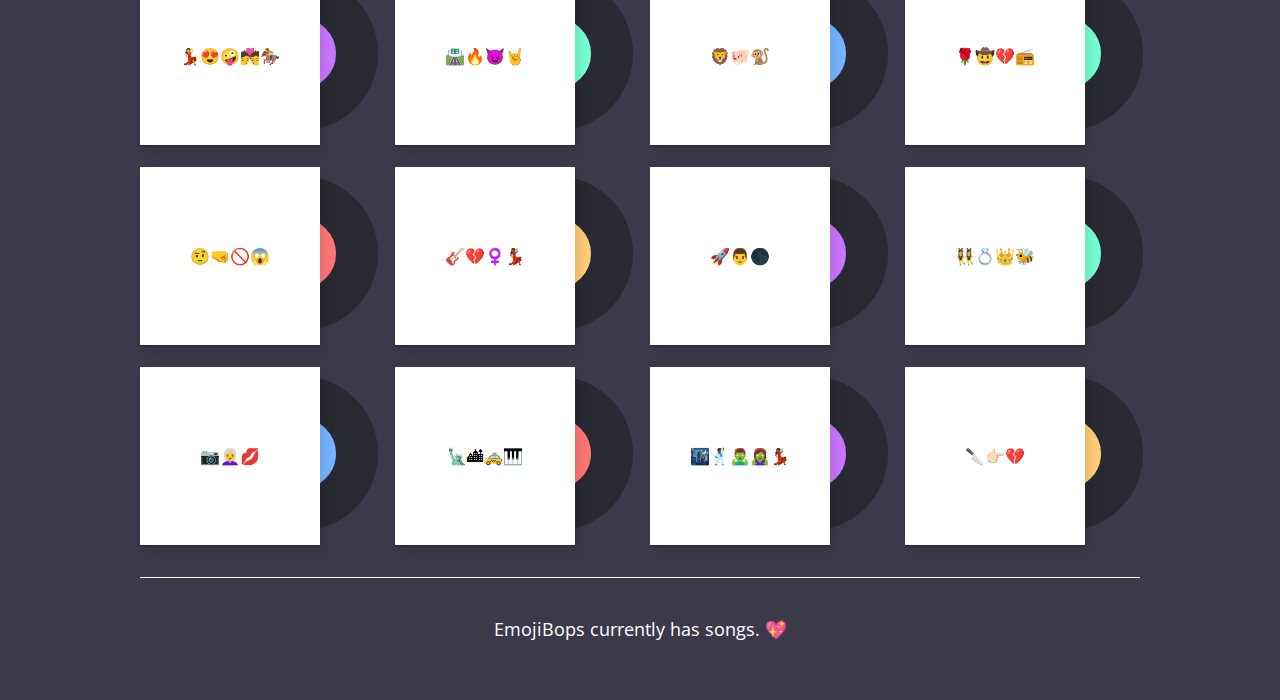
==== commit 732568dd: "Merge 7c99ef46d97014e8035eb86f83450576292c1694 into 476d4ecc6de627e11db45fafe8356a76fa11a33c" ====
--- a/index.html
+++ b/index.html
@@ -36,6 +36,7 @@
                 <div class="header">
                     <h2>A listing of songs depicted through emojis. 💖</h2>
                     <p>Click on the emojis to reveal the song name!</p>
+                    <button id="expand">Expand all</button>
                     <div class="playlist-links">
                         <a href="https://open.spotify.com/playlist/2EHUrlY5SJssqnD3FJDV6a?si=UGrdw8cZQ1K_cjQ7Ekh04g" target="_blank" class="playlist-links-item">
                             <i class="fab fa-spotify"></i>
@@ -53,9 +54,6 @@
                 </div>
             </div>
         </header>
-        <div id='back-to-top'>
-            <i class="fas fa-chevron-up"></i>
-        </div>
         <section id="songs"></section>
         <footer>
             <p>EmojiBops currently has <span></span> songs. 💖</p>
@@ -67,4 +65,4 @@
     <script src="app.js"></script>
 </body>
 
-</html>+</html>
--- a/main.css
+++ b/main.css
@@ -55,7 +55,8 @@
   text-align: center;
 }
 
-.contribute-callout a {
+.contribute-callout a,
+#expand {
   color: #3c3a4a;
   background-color: white;
   padding: 15px;
@@ -68,6 +69,15 @@
   margin-top: 40px;
 }
 
+#expand {
+  border: 0 none;
+  font-size: 16px;
+  position: absolute;
+  right: 20px;
+  bottom: 10px;
+  cursor: pointer;
+}
+
 .contribute-callout a:hover {
   background-color: gold;
   transition: .5s;
@@ -82,6 +92,7 @@
   margin: 20px 0 0 0;
   border: 1px solid #ff7676;
   padding: 10px 20px;
+  position: relative;
 }
 
 h2 {
@@ -96,40 +107,6 @@
     max-width: 1000px;
     margin: 30px auto;
     grid-template-rows: min-content;
-}
-
-#back-to-top {
-    position: fixed;
-    right: -100px;
-    bottom: 10px;
-    width: 50px;
-    height: 50px;
-    border-radius: 50%;
-    background-color: white;
-    cursor: pointer;
-    transition-duration: .4s;
-    transition-timing-function: linear;
-    display: table;
-}
-
-#back-to-top:hover {
-    background-color: #bbb;
-}
-
-#back-to-top:active {
-    background-color: #999;
-    border-radius: 10%
-}
-
-#back-to-top > i{
-    position: relative;
-    text-align: center;
-    vertical-align: middle;
-    width: 50%;
-    height: 50%;
-    background-color: transparent;
-    display: table-cell;
-    font-size: 25px;
 }
 
 @media screen and (min-width: 662px){
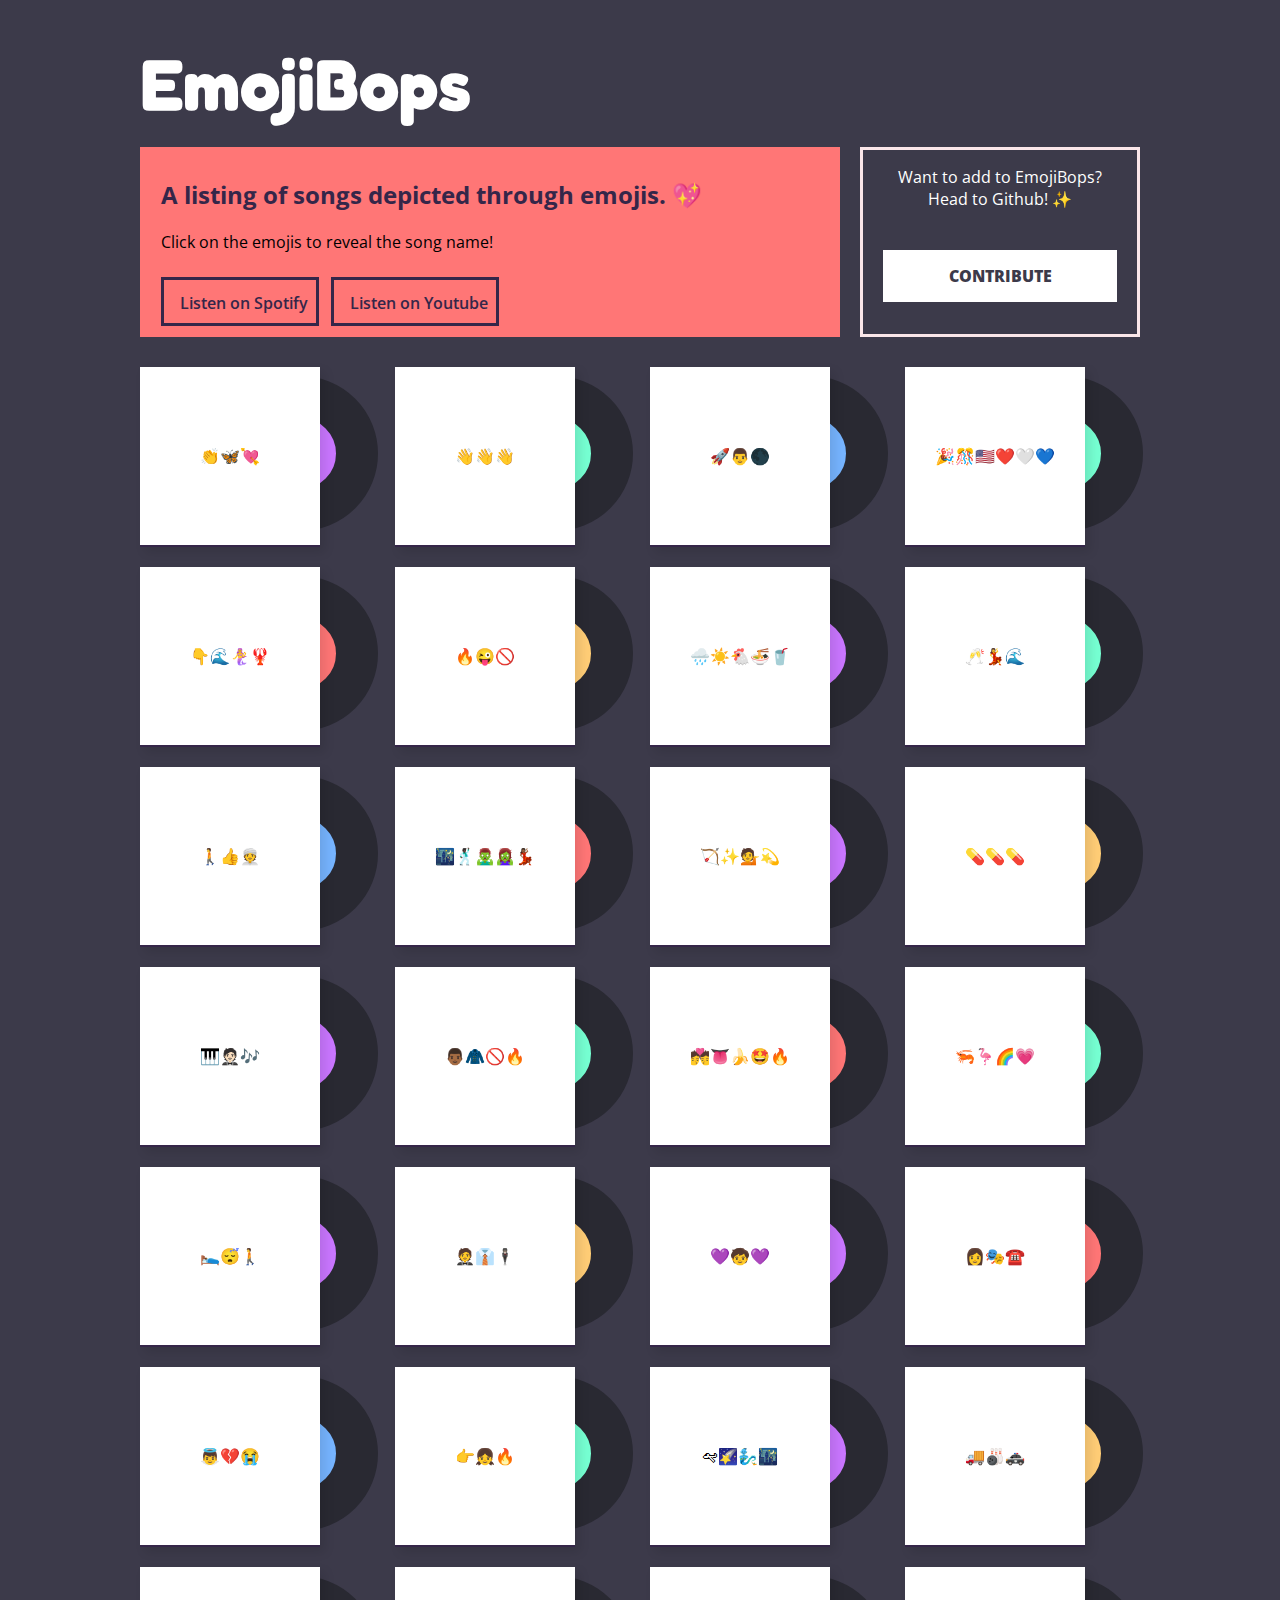
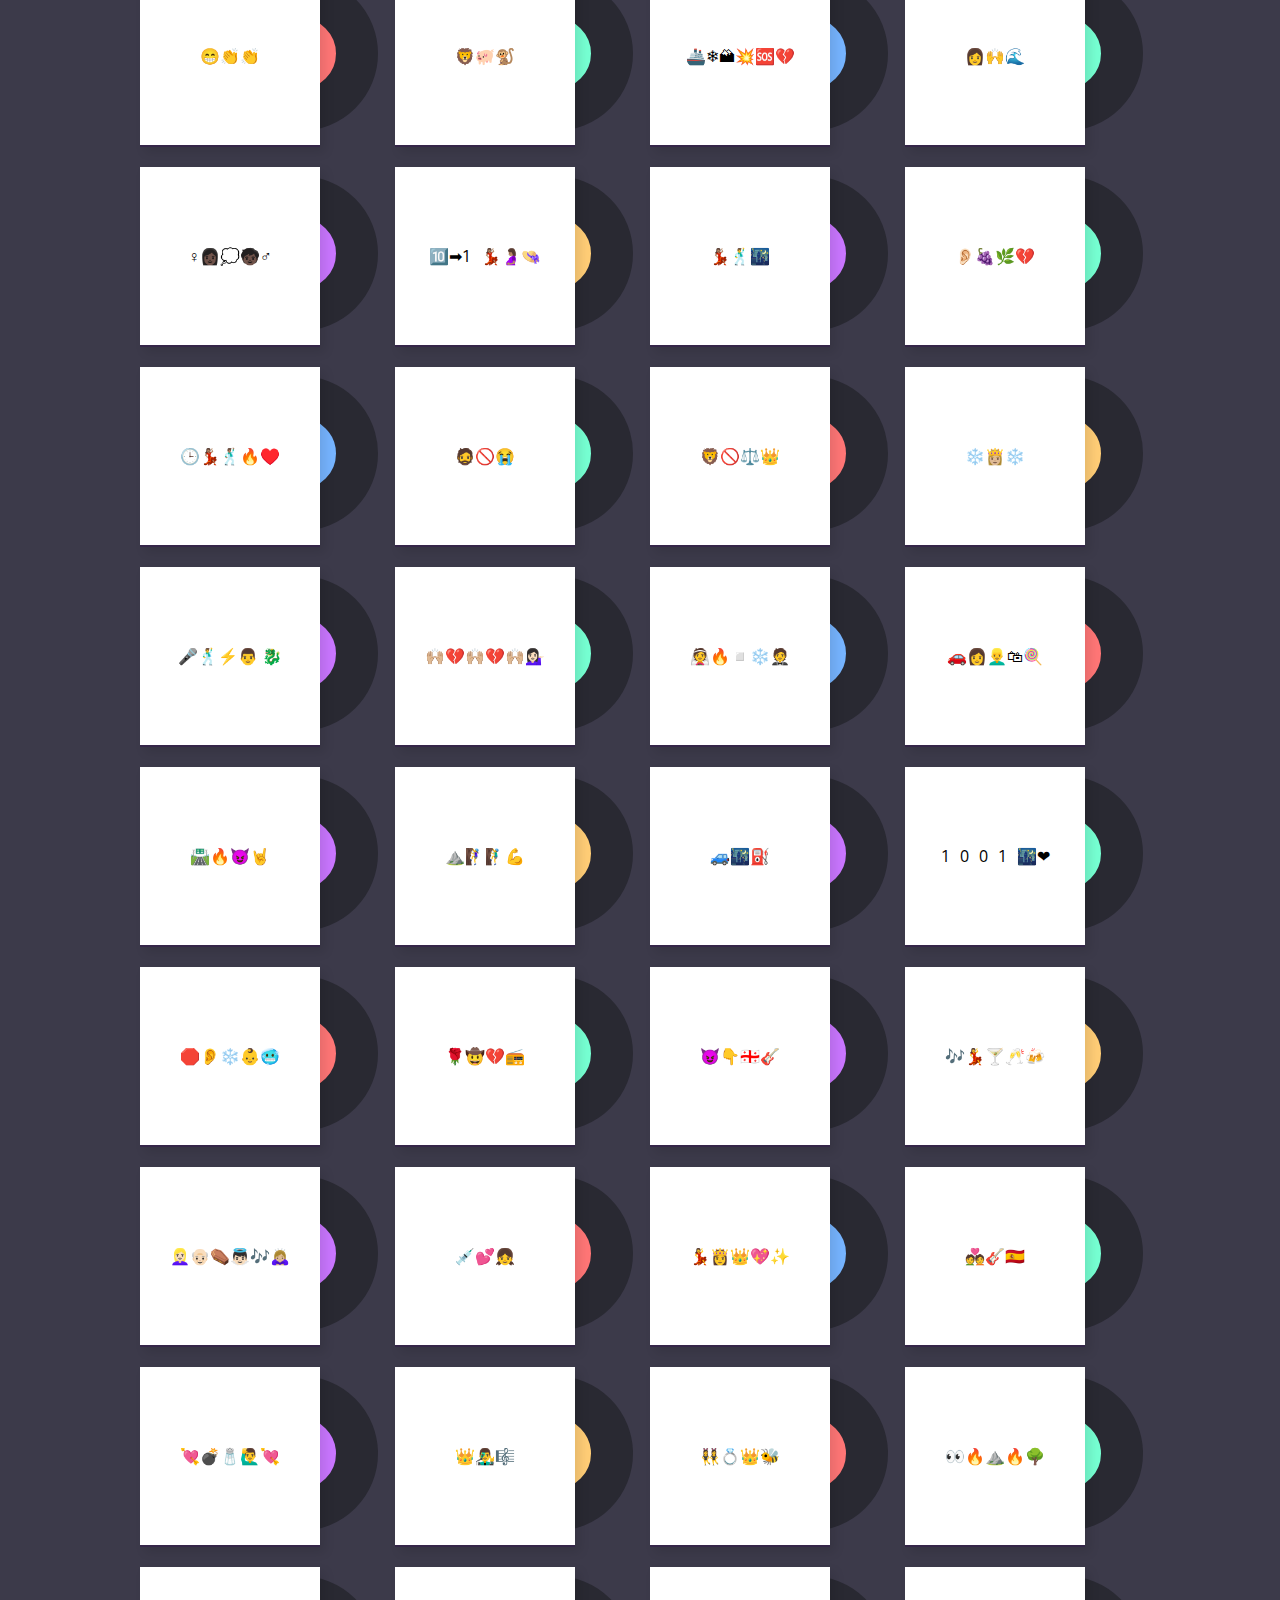
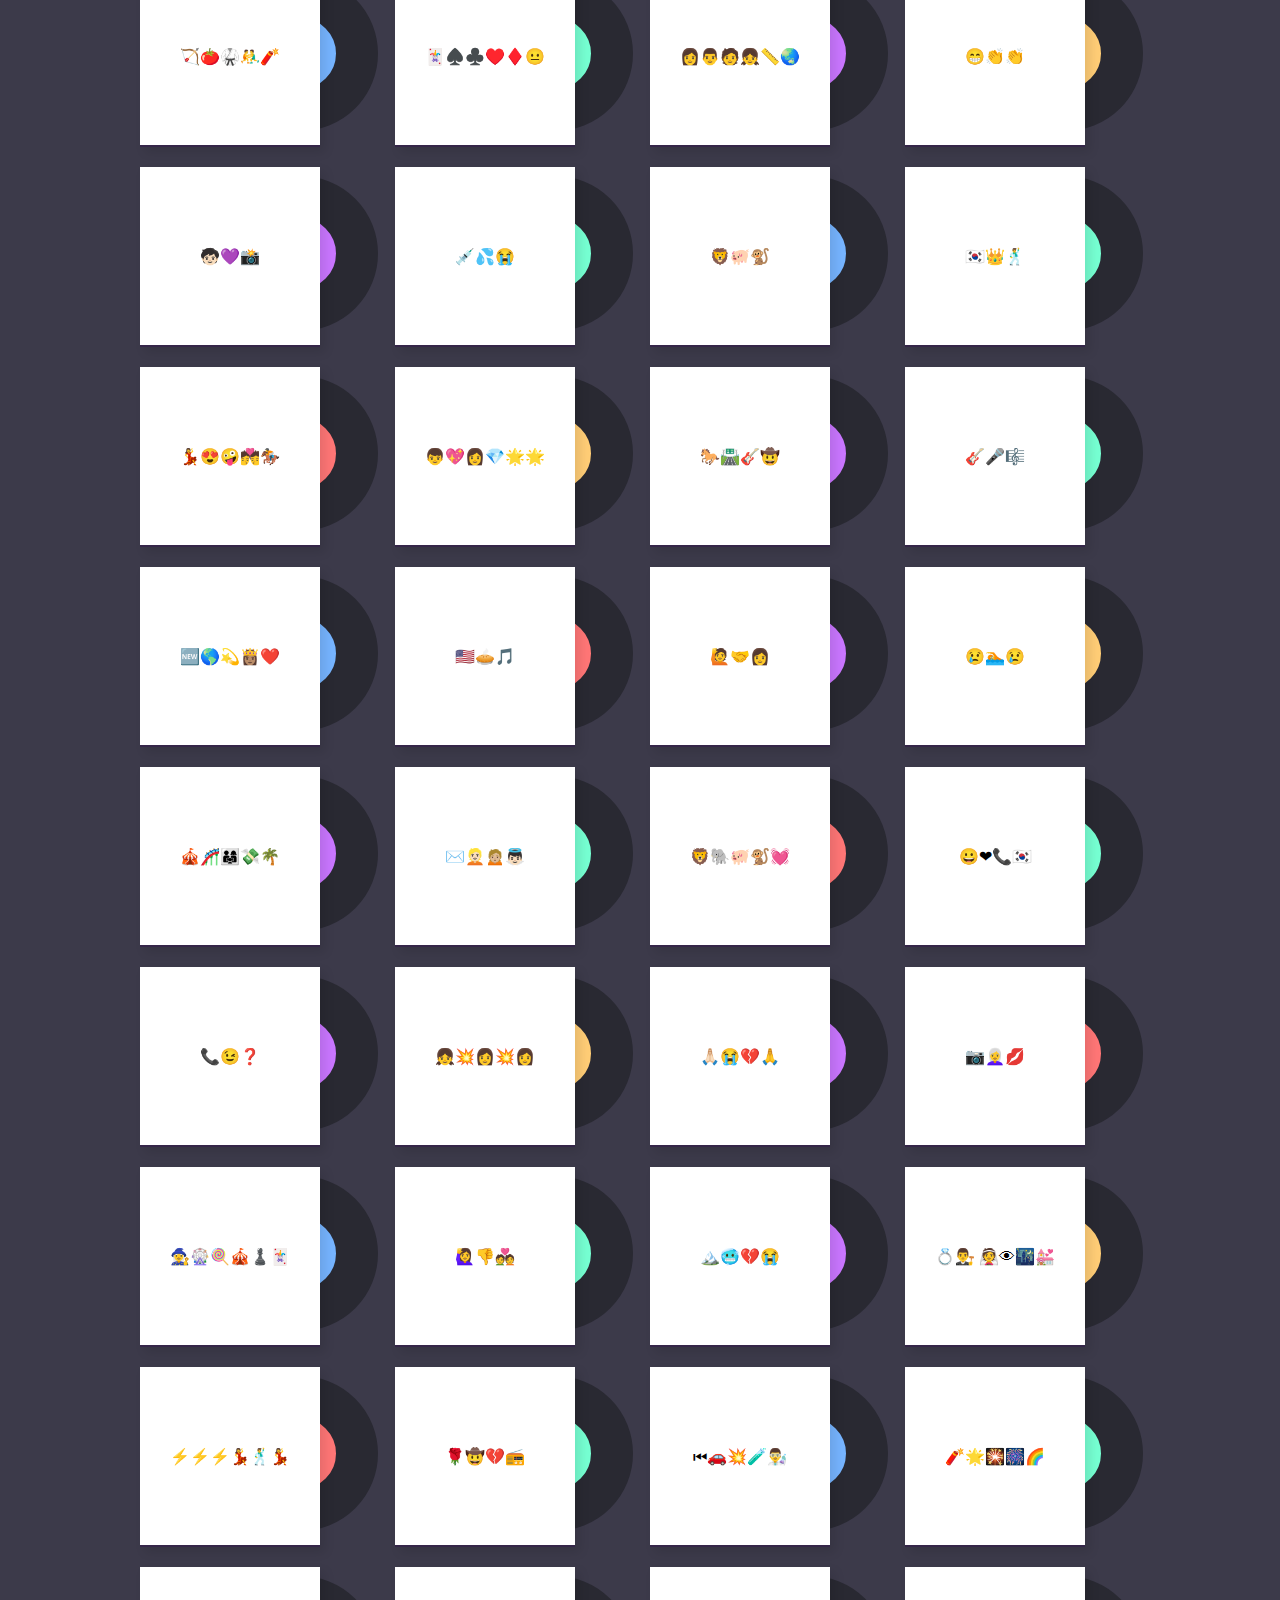
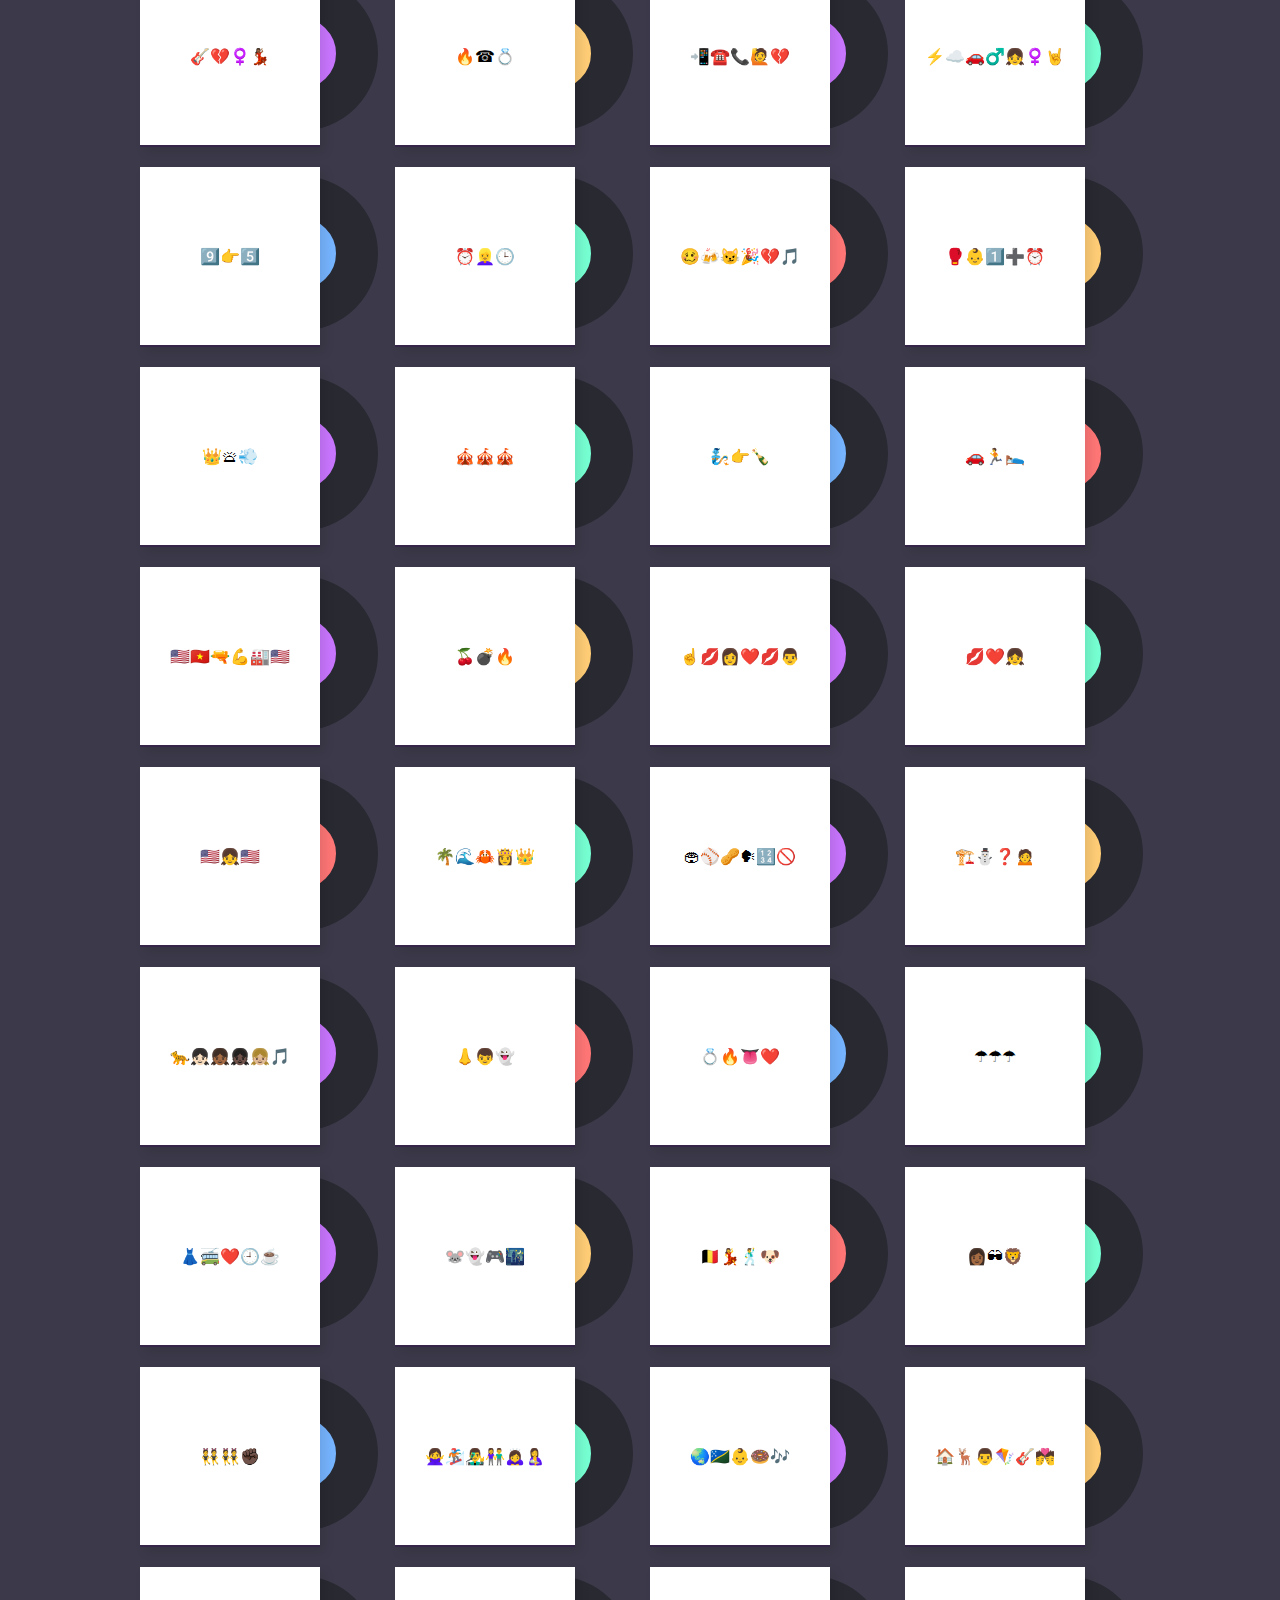
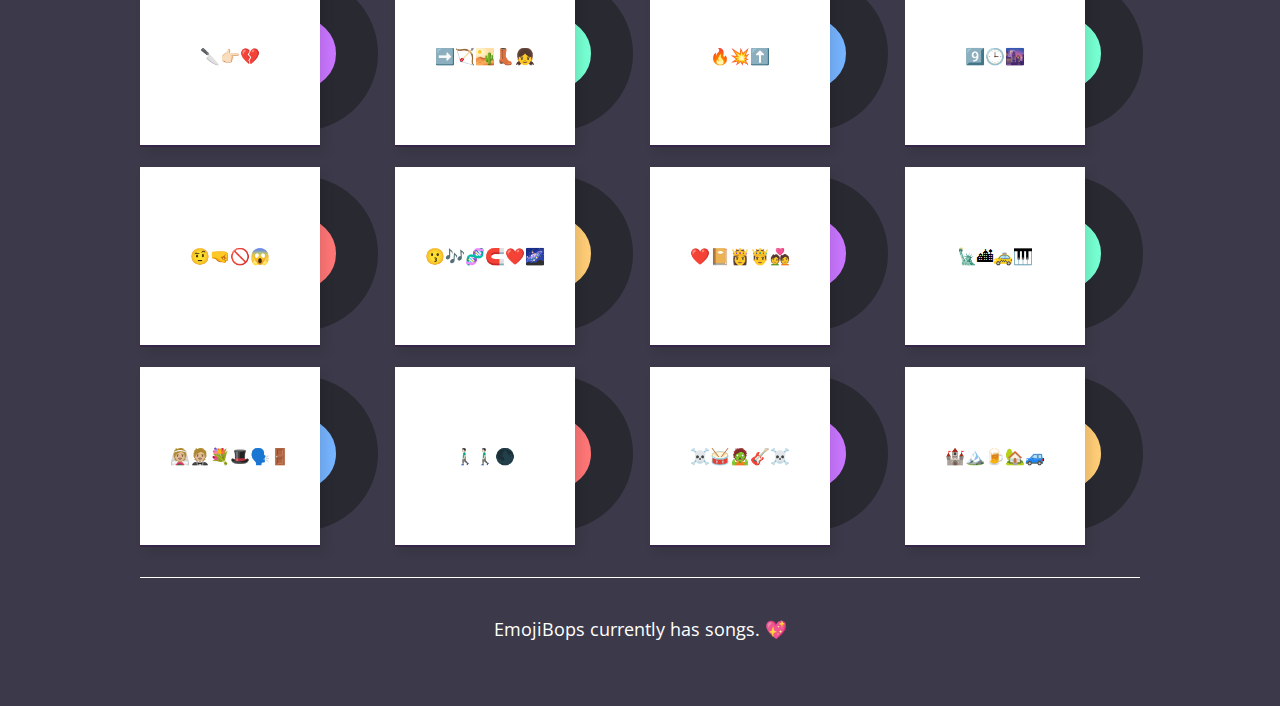
==== commit 0d8ad65f: "Merge ef8ee4ef9d3b57139ddab9786aba4ae2cee5e83e into 476d4ecc6de627e11db45fafe8356a76fa11a33c" ====
--- a/index.html
+++ b/index.html
@@ -1,5 +1,5 @@
 <!doctype html>
-<html class="no-js" lang="">
+<html class="no-js" lang="en">
 
 <head>
     <!-- Global site tag (gtag.js) - Google Analytics -->
@@ -36,7 +36,6 @@
                 <div class="header">
                     <h2>A listing of songs depicted through emojis. 💖</h2>
                     <p>Click on the emojis to reveal the song name!</p>
-                    <button id="expand">Expand all</button>
                     <div class="playlist-links">
                         <a href="https://open.spotify.com/playlist/2EHUrlY5SJssqnD3FJDV6a?si=UGrdw8cZQ1K_cjQ7Ekh04g" target="_blank" class="playlist-links-item">
                             <i class="fab fa-spotify"></i>
@@ -65,4 +64,4 @@
     <script src="app.js"></script>
 </body>
 
-</html>
+</html>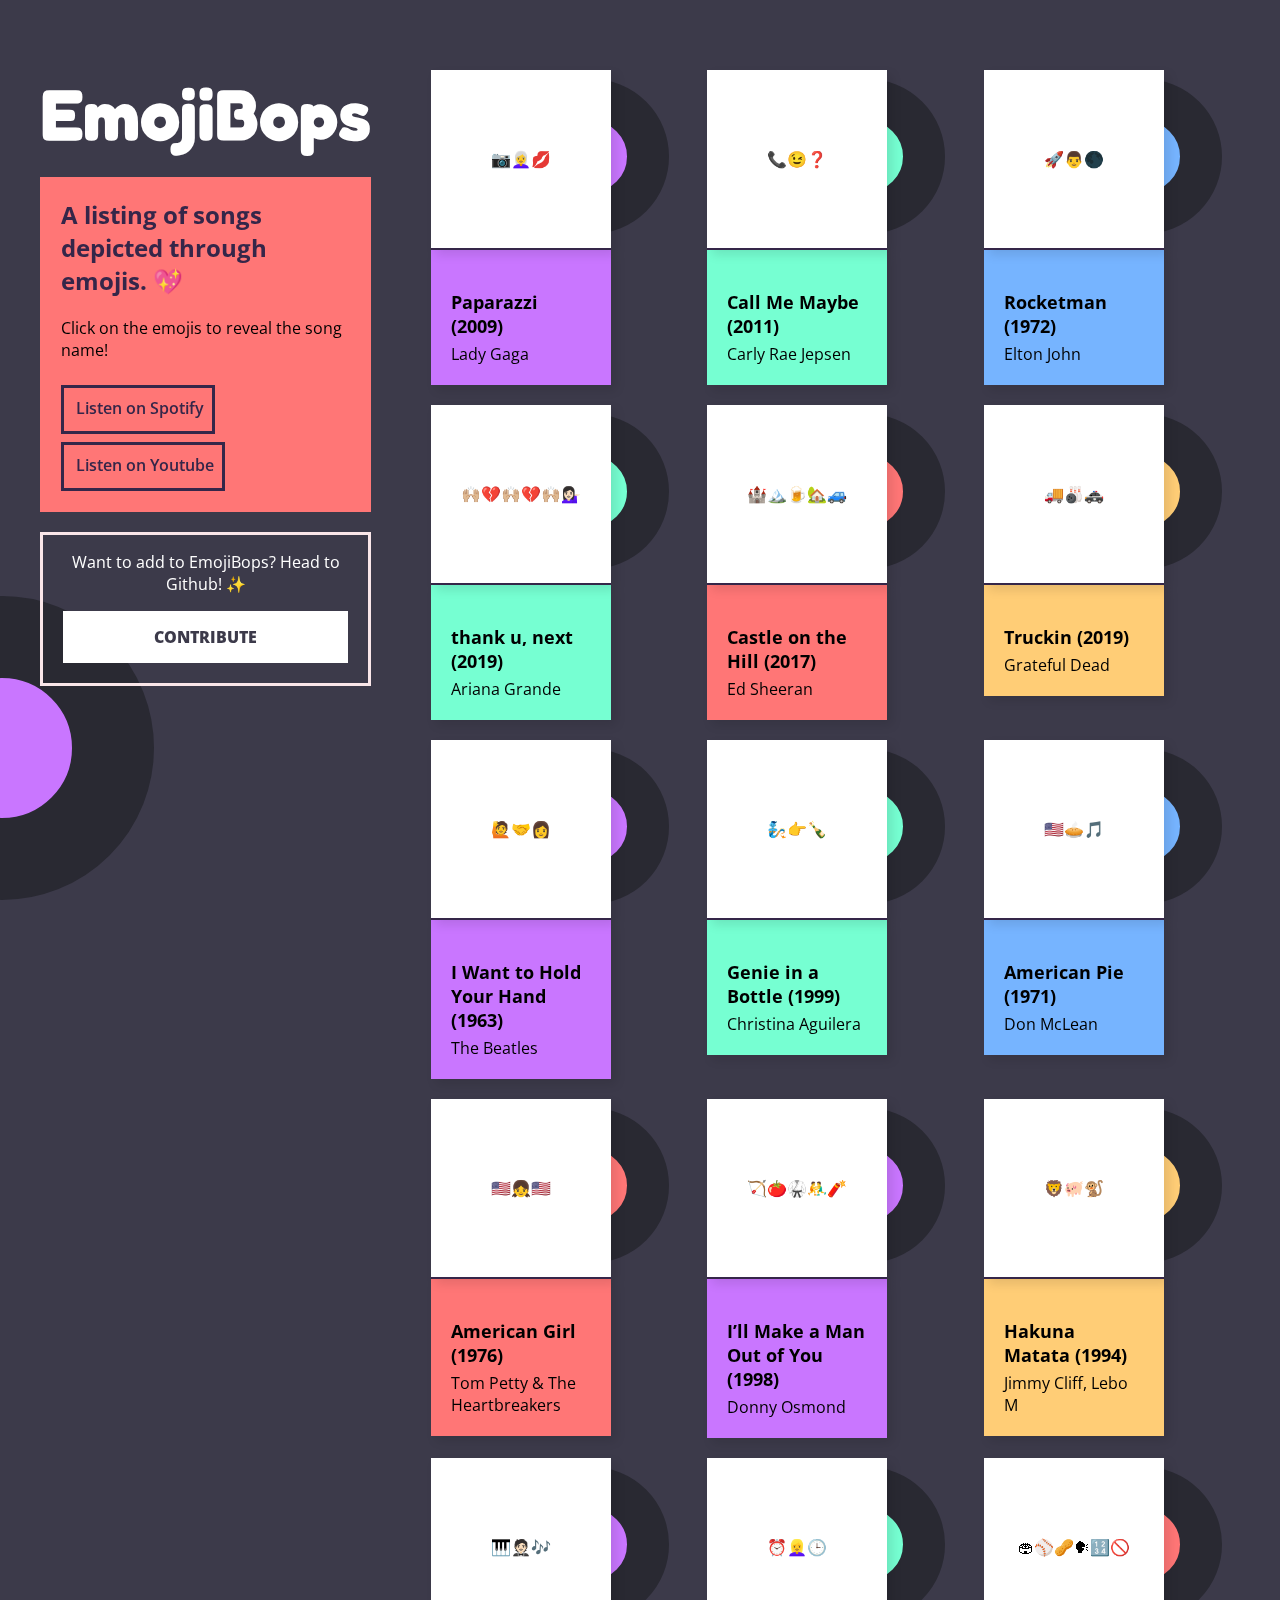
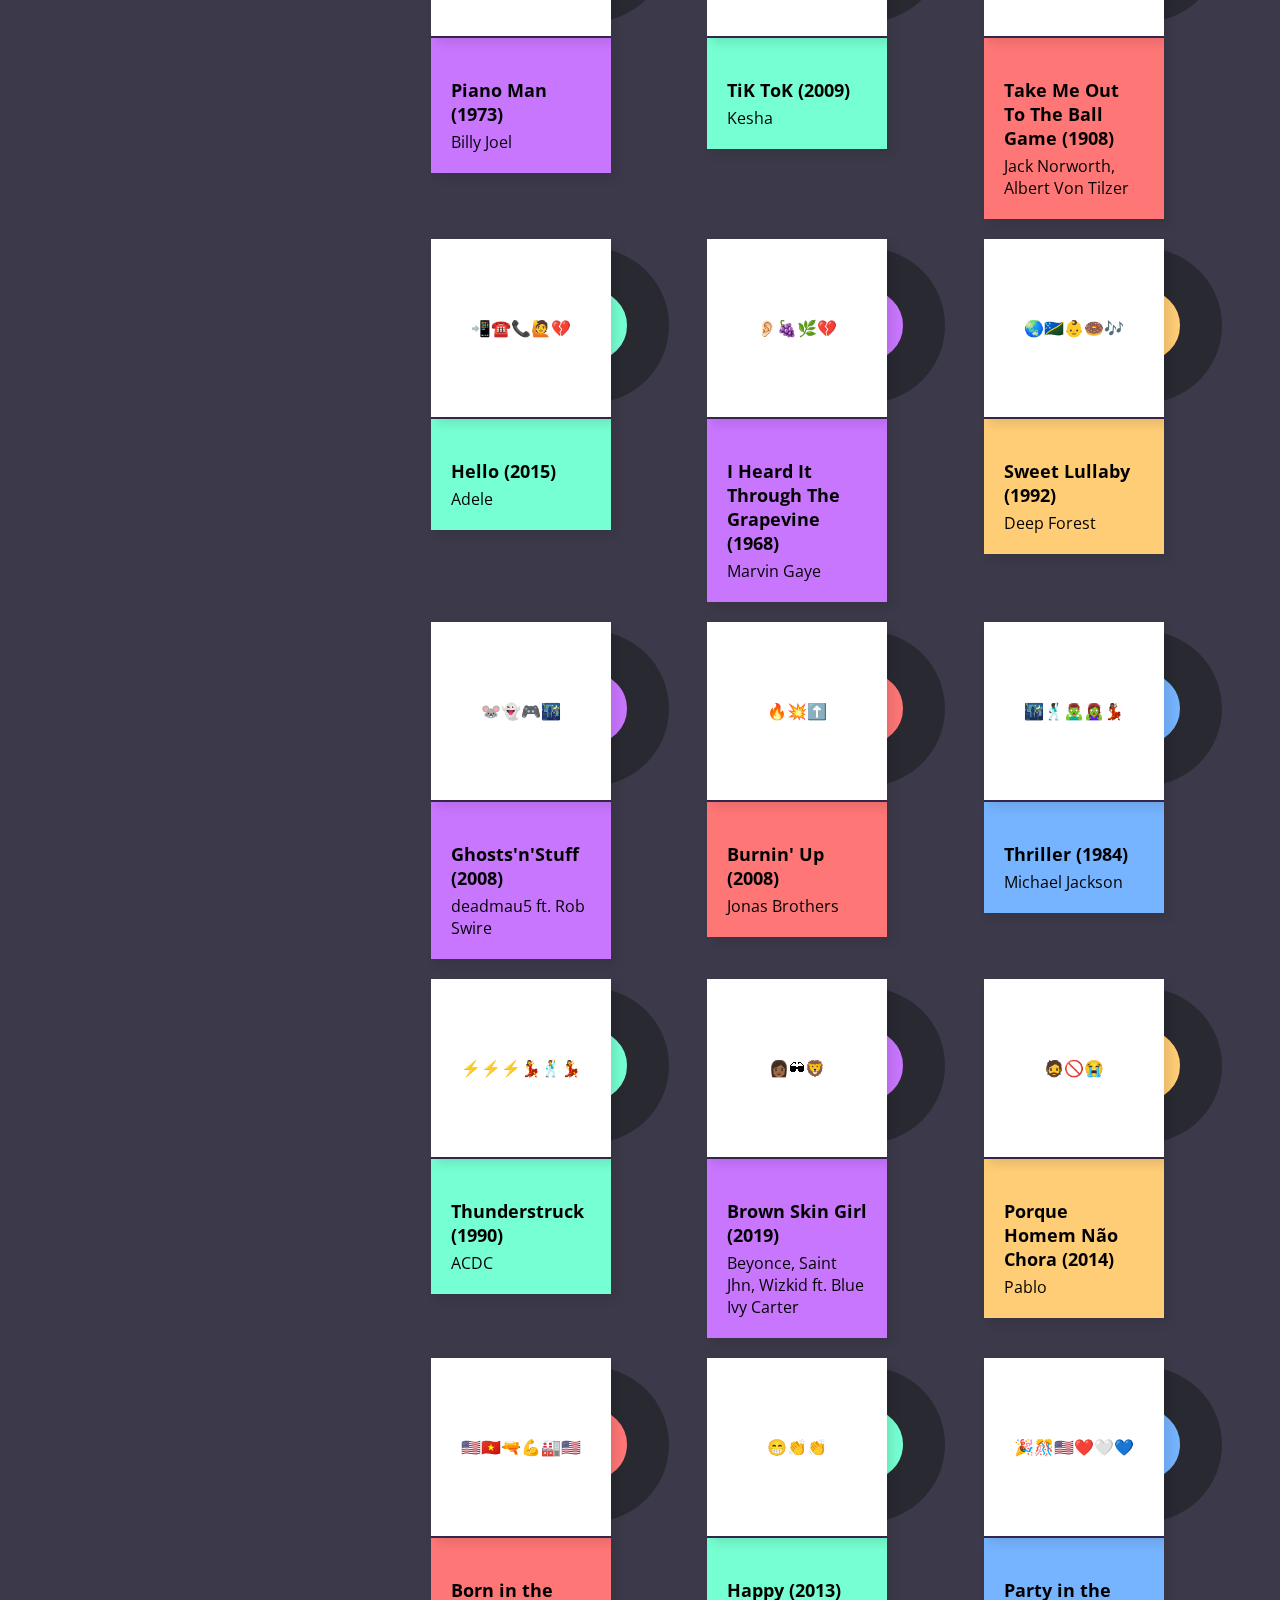
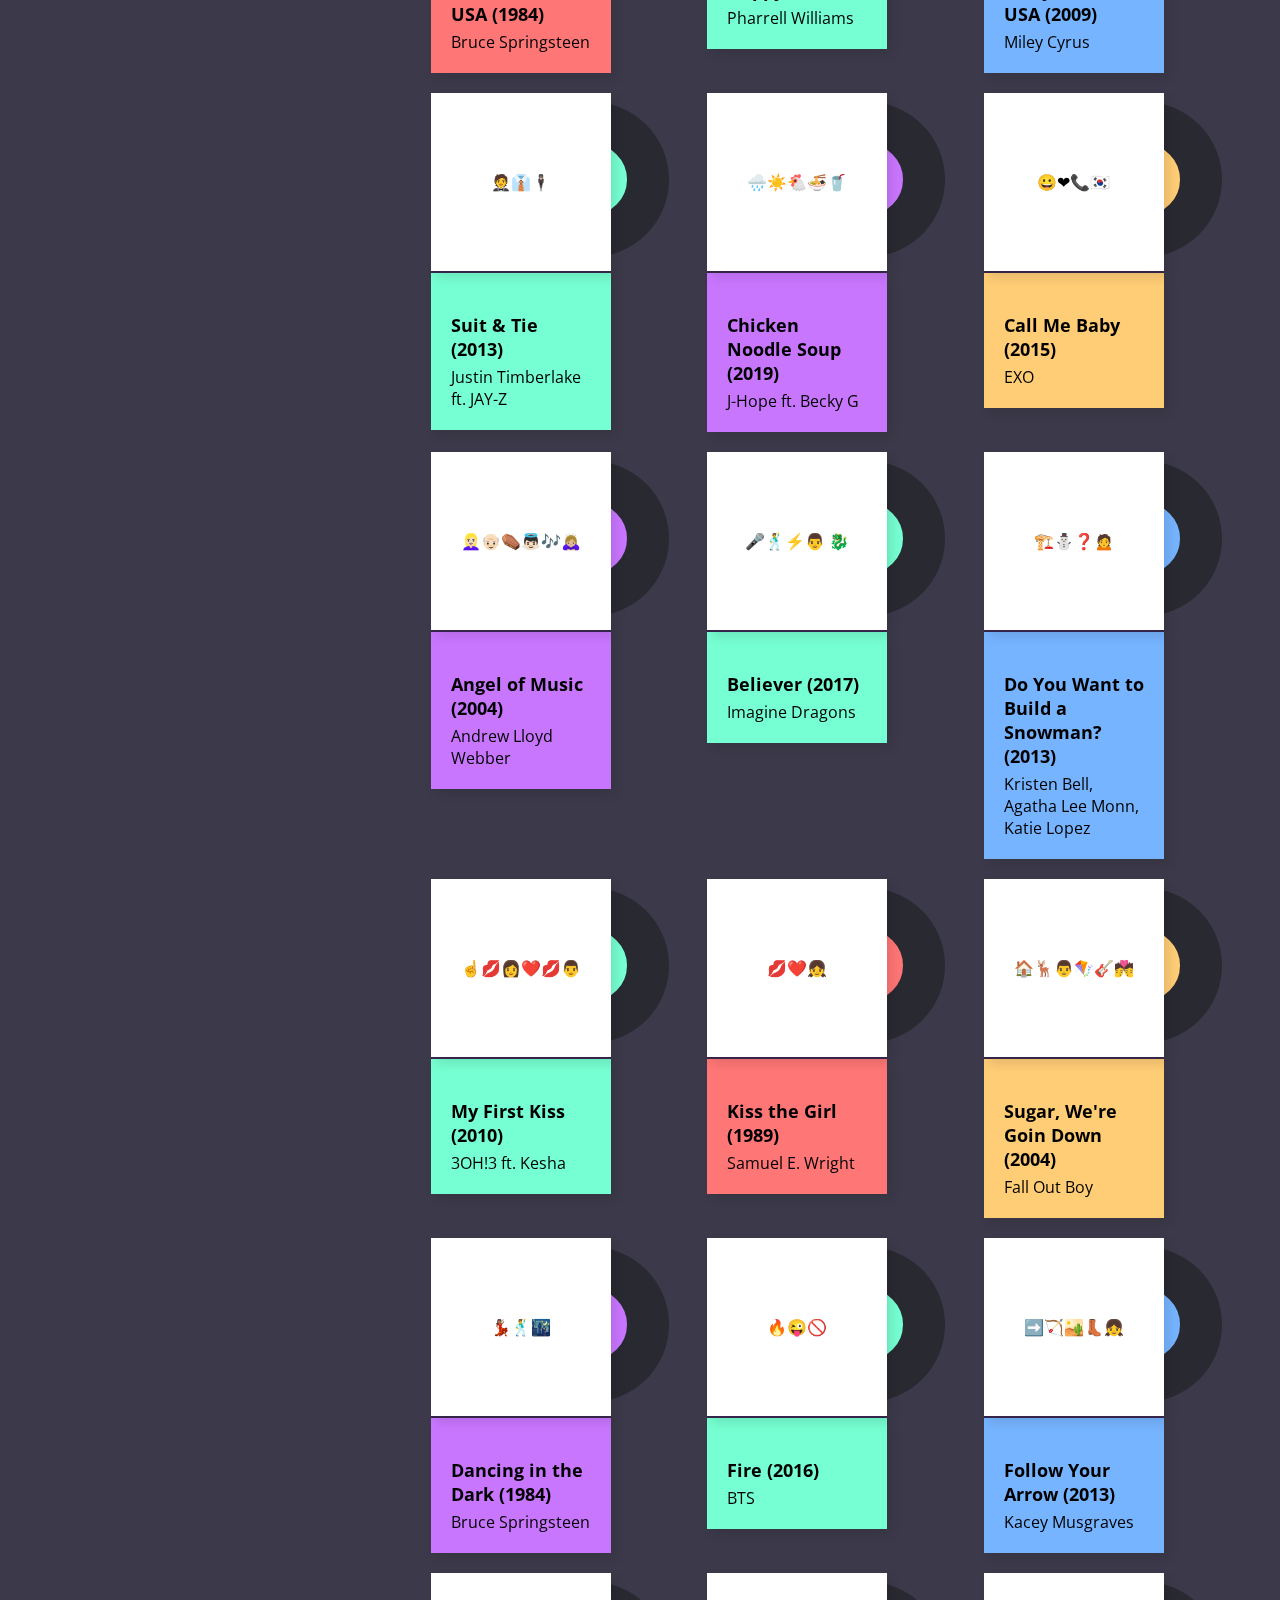
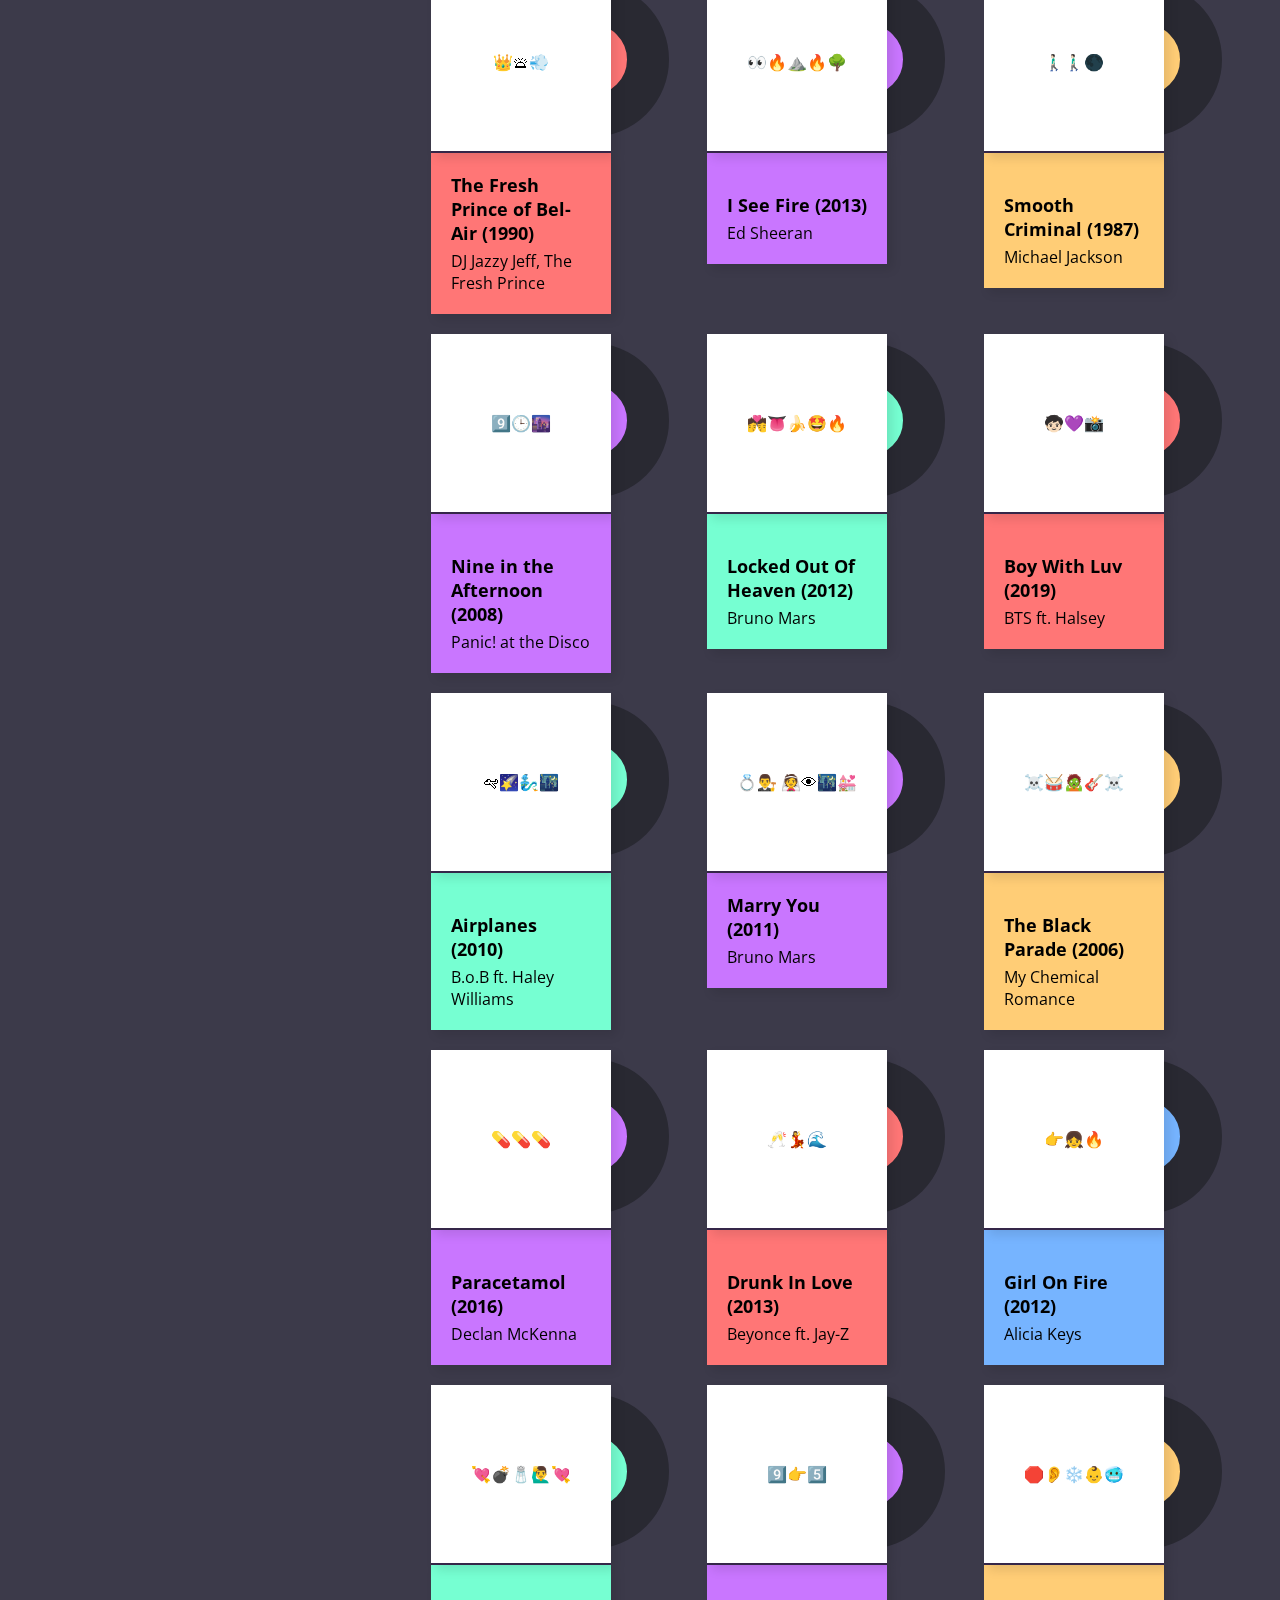
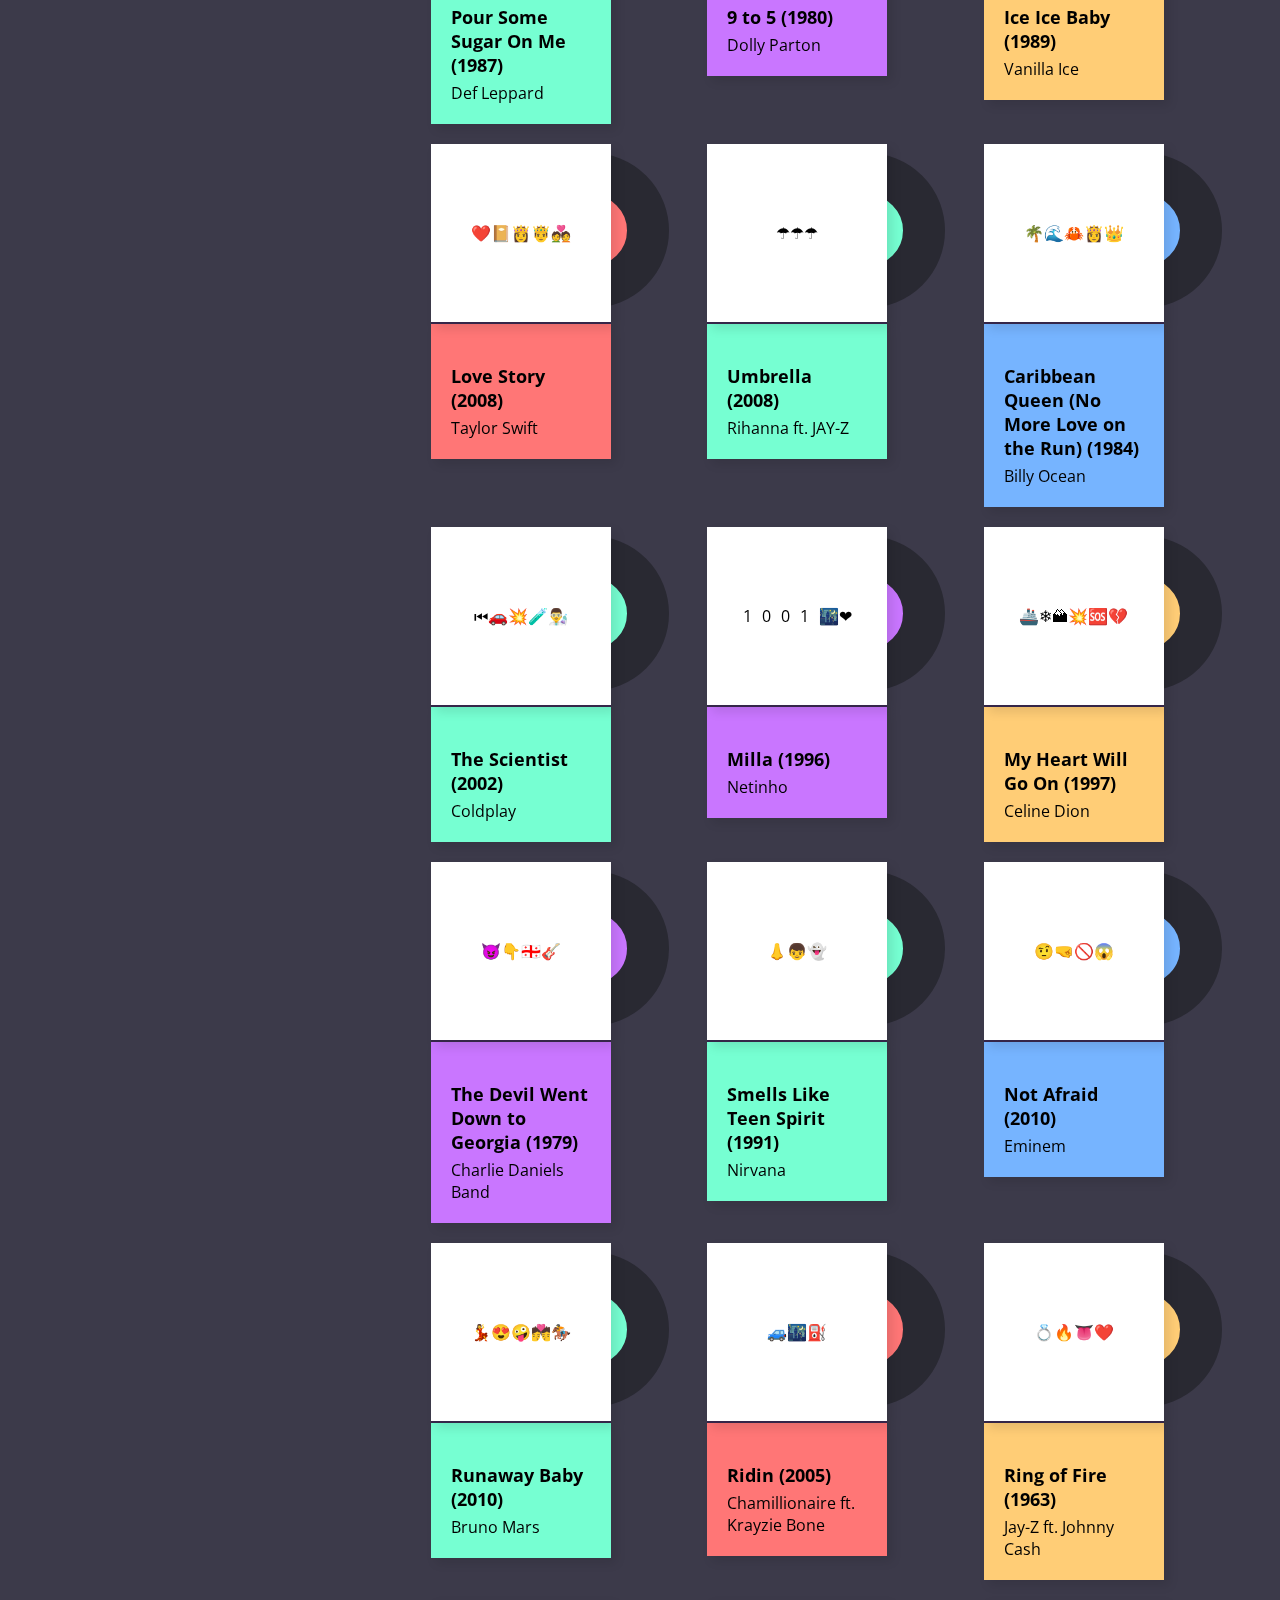
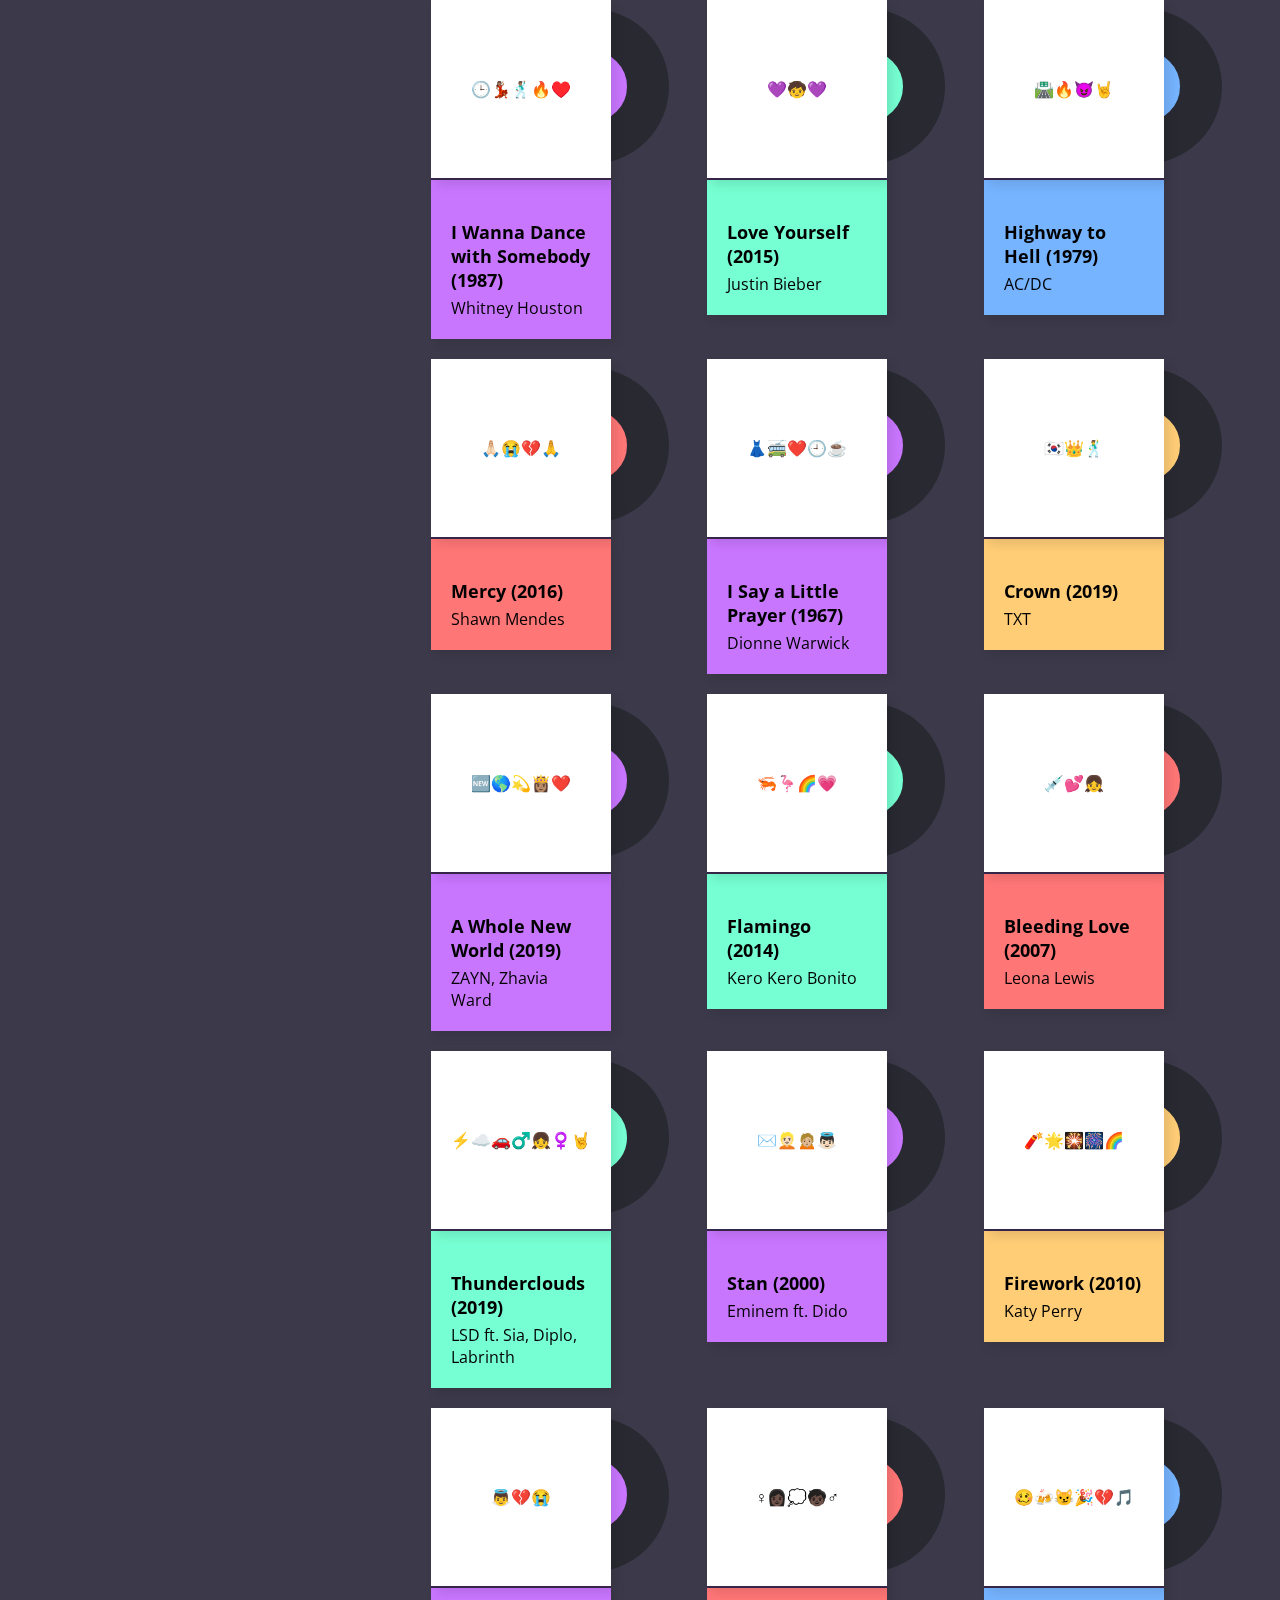
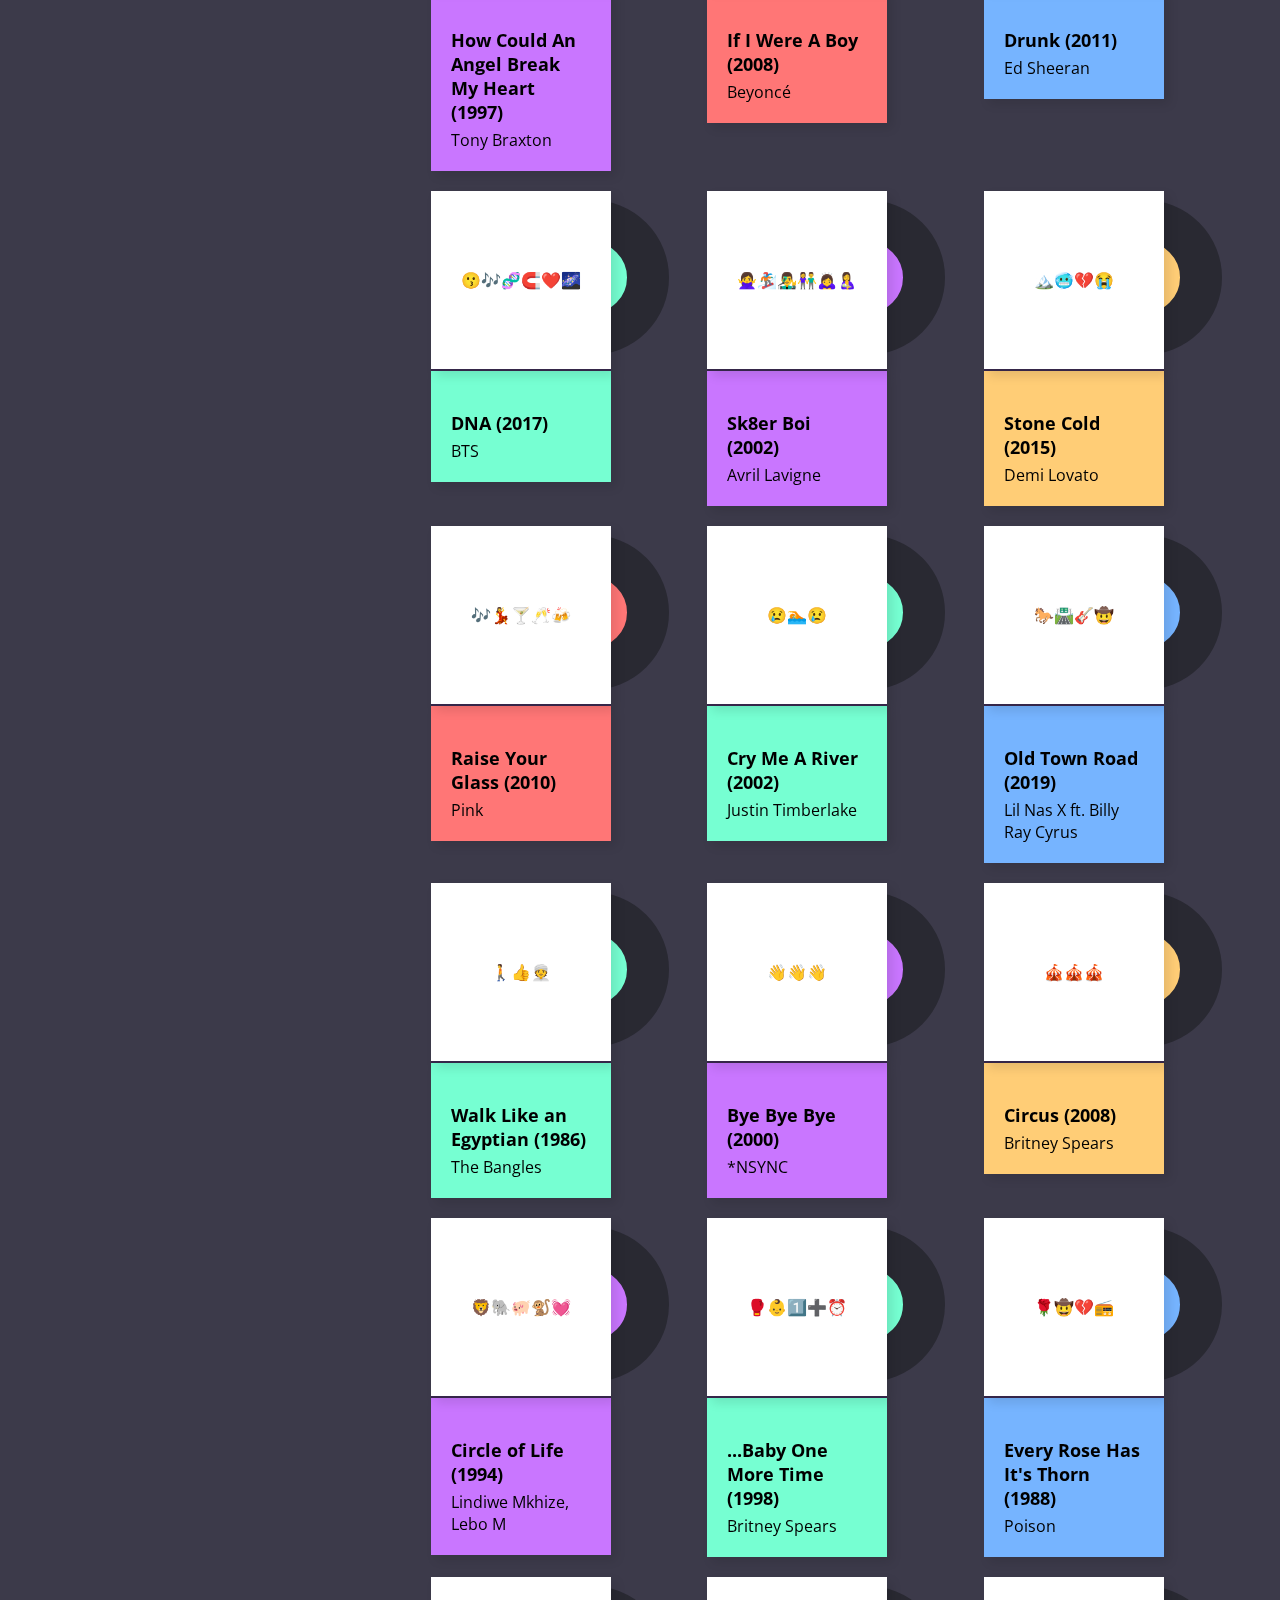
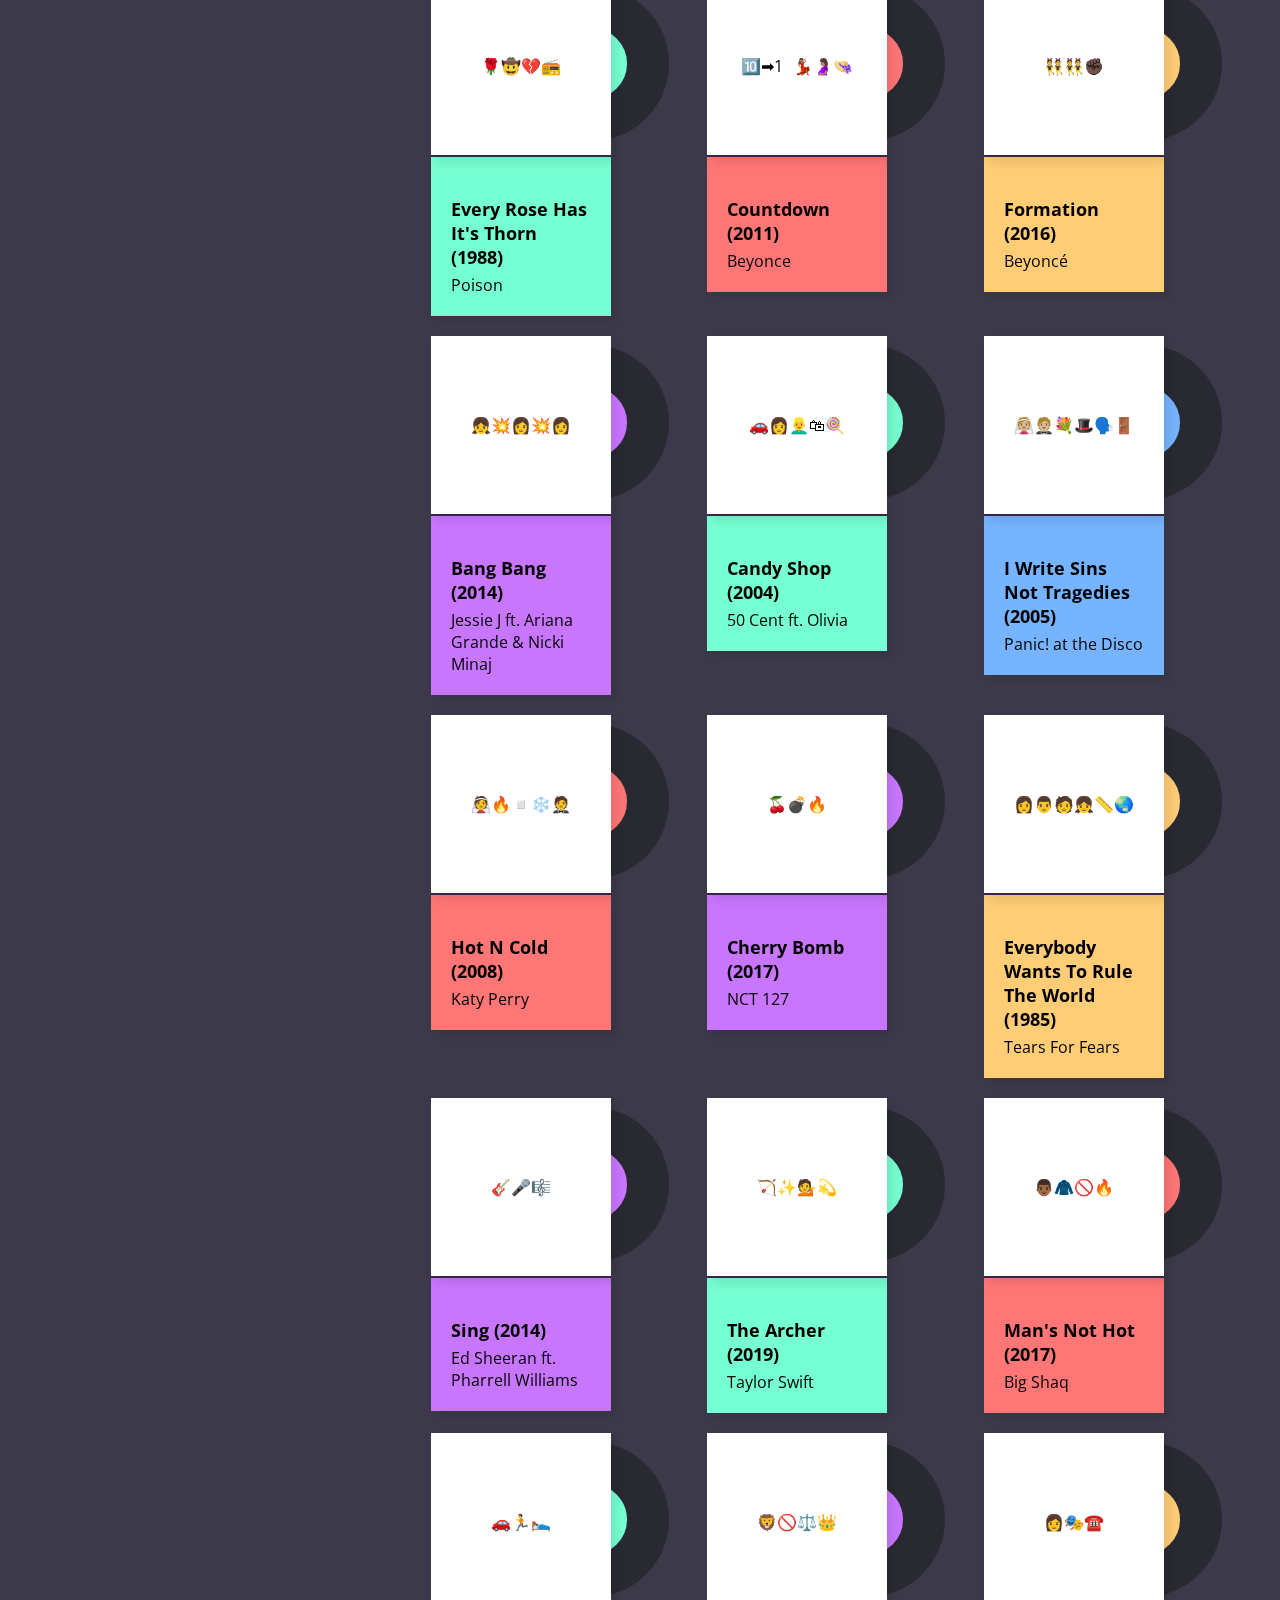
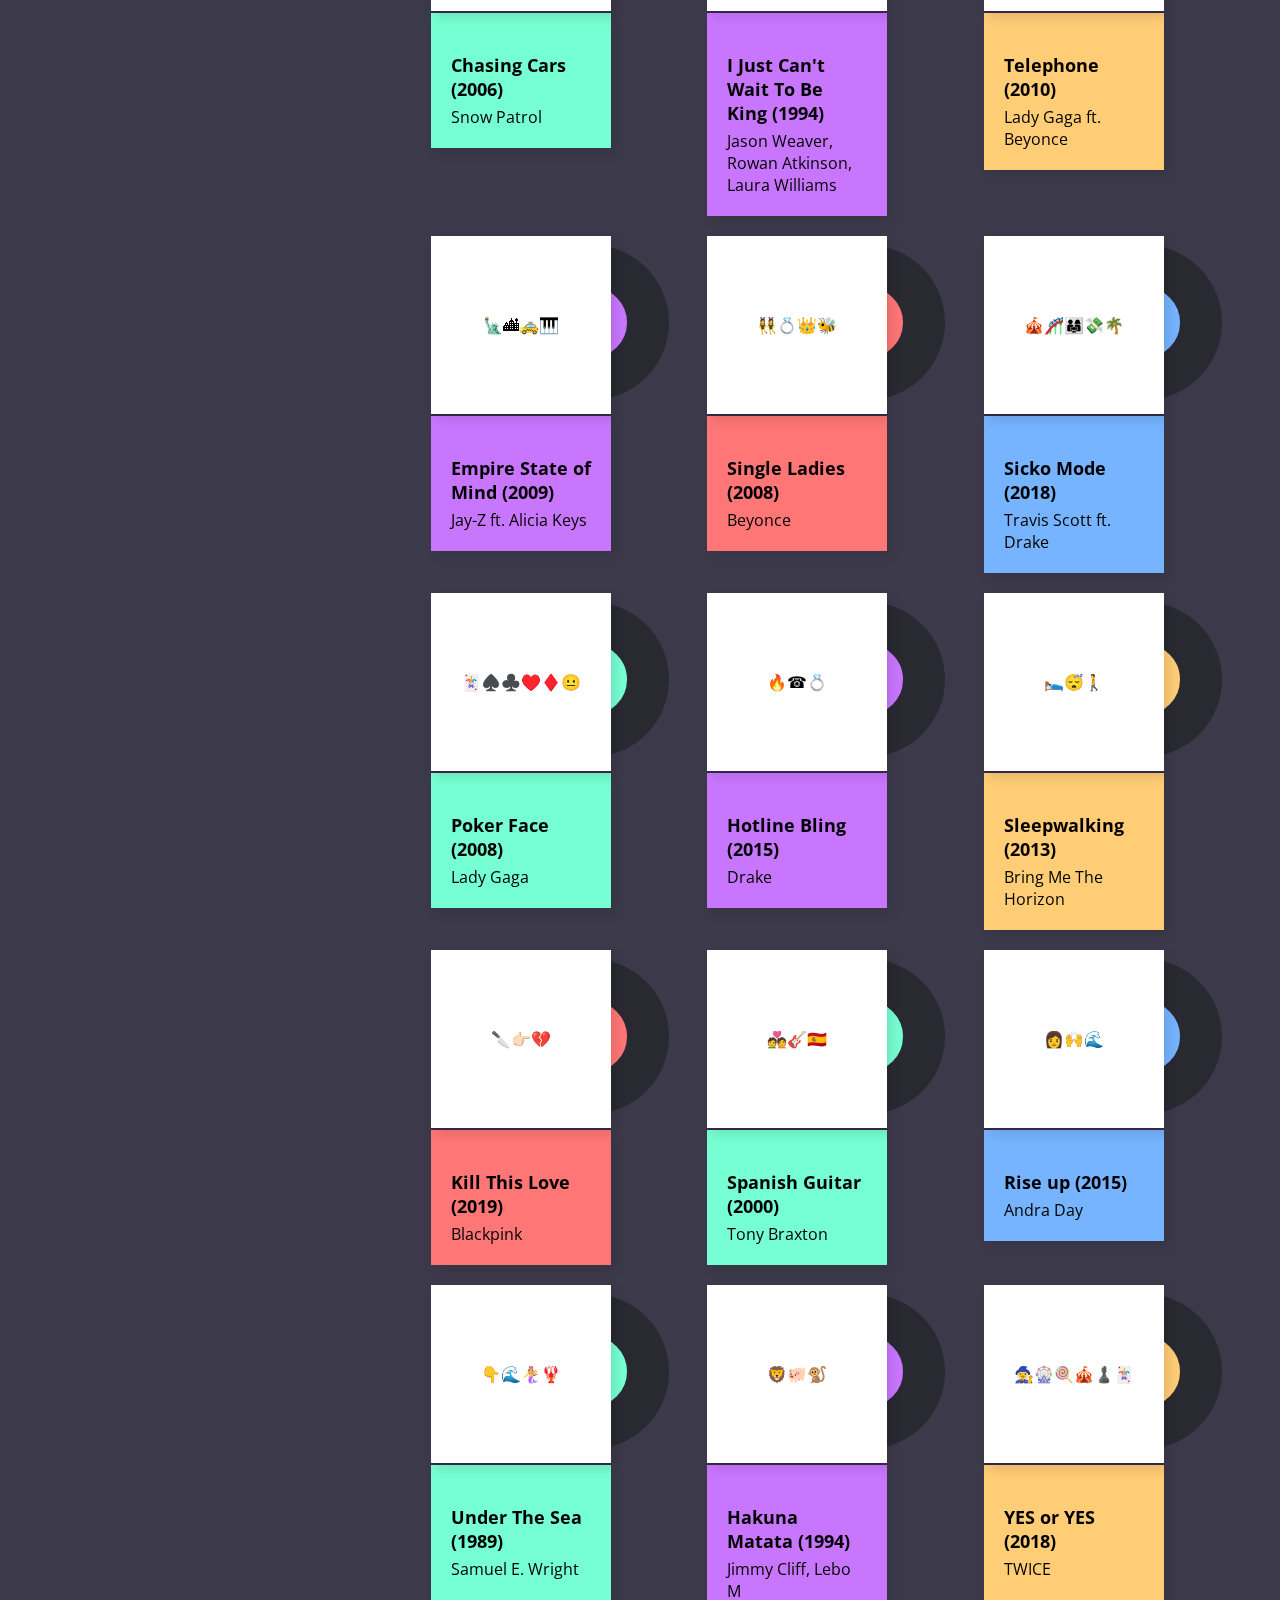
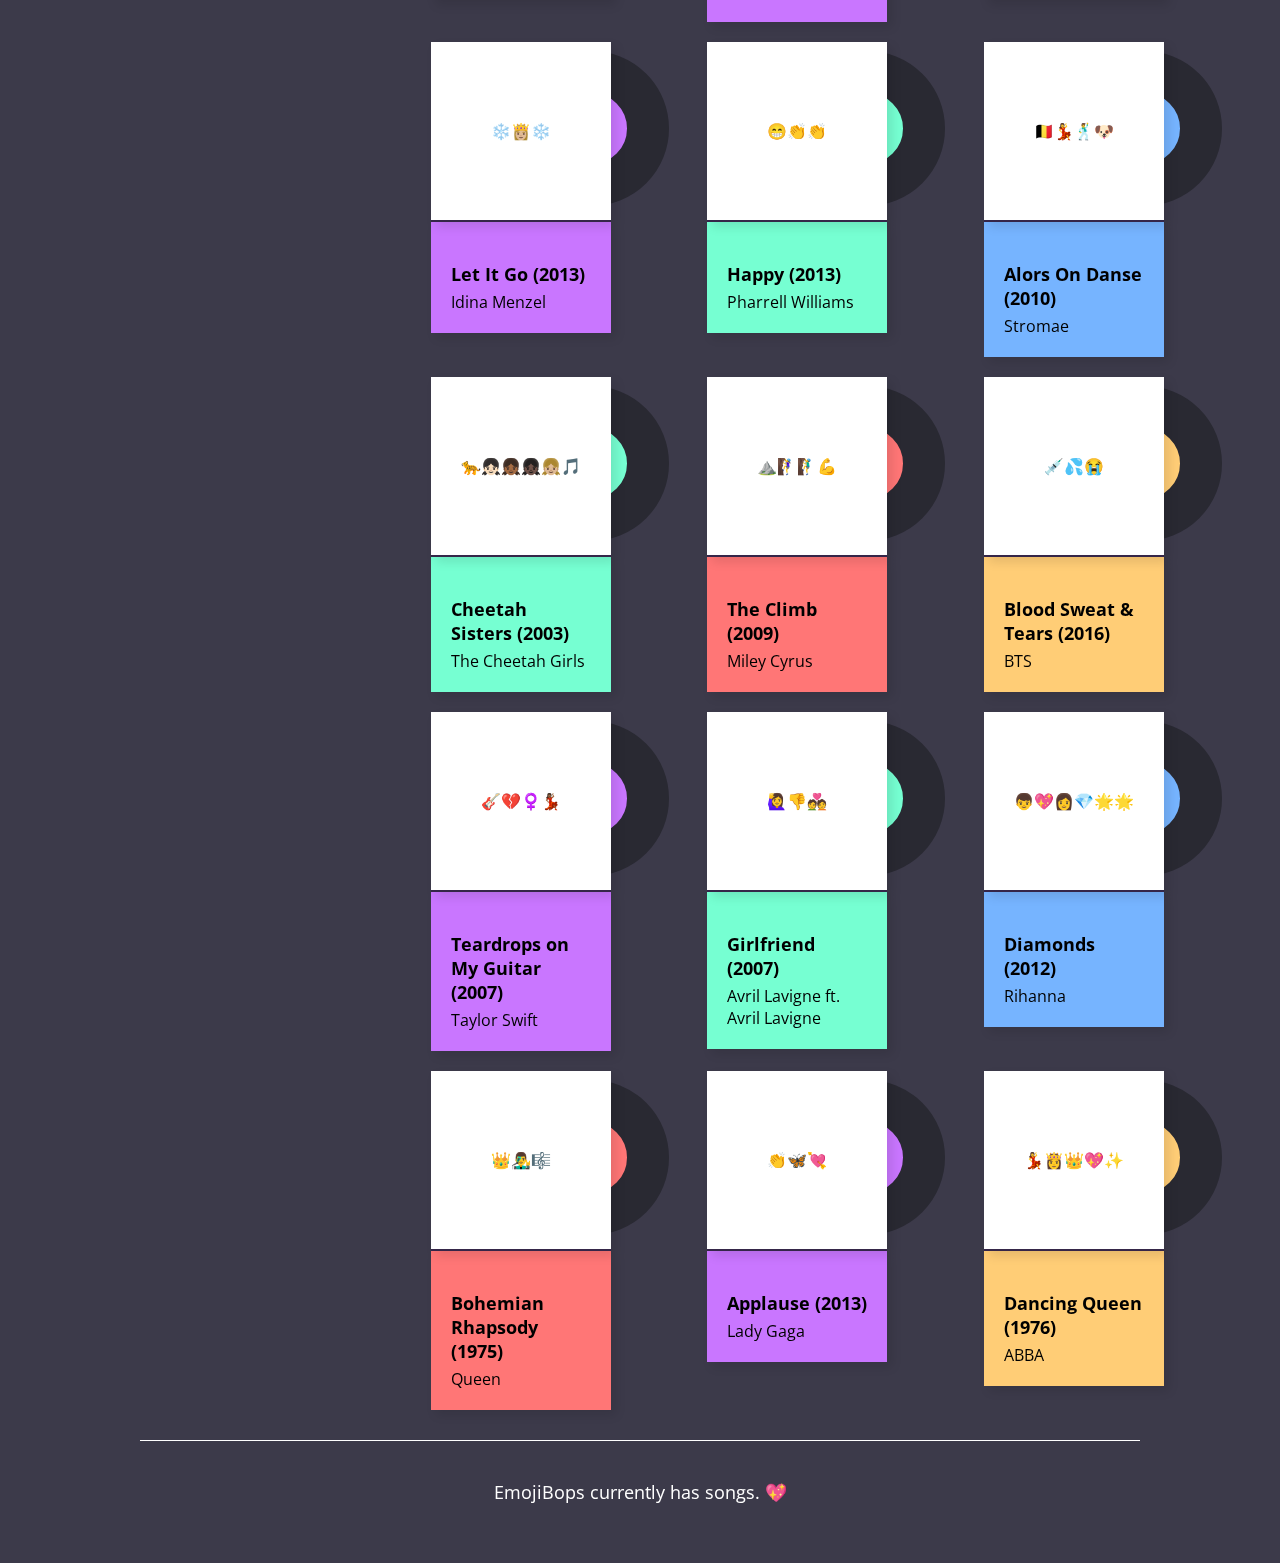
==== commit 4de41222: "Merge 6fff871772c6bbd112f6fae930abe28f9a5b3e91 into 476d4ecc6de627e11db45fafe8356a76fa11a33c" ====
--- a/index.html
+++ b/index.html
@@ -1,5 +1,5 @@
 <!doctype html>
-<html class="no-js" lang="en">
+<html class="no-js" lang="">
 
 <head>
     <!-- Global site tag (gtag.js) - Google Analytics -->
@@ -30,30 +30,32 @@
             <p class="browserupgrade">You are using an <strong>outdated</strong> browser. Please <a href="http://browsehappy.com/">upgrade your browser</a> to improve your experience.</p>
         <![endif]-->
     <main>
-        <header>
-            <h1>EmojiBops</h1>
-            <div class="heading-content">
-                <div class="header">
-                    <h2>A listing of songs depicted through emojis. 💖</h2>
-                    <p>Click on the emojis to reveal the song name!</p>
-                    <div class="playlist-links">
-                        <a href="https://open.spotify.com/playlist/2EHUrlY5SJssqnD3FJDV6a?si=UGrdw8cZQ1K_cjQ7Ekh04g" target="_blank" class="playlist-links-item">
-                            <i class="fab fa-spotify"></i>
-                            Listen on Spotify
-                        </a>
-                        <a href="https://www.youtube.com/playlist?list=PLZNYKAau0mPLN9ZzL3OODBUFHvYuVShJ1" target="_blank" class="playlist-links-item">
-                            <i class="fab fa-youtube"></i>
-                            Listen on Youtube
-                        </a>
+        <div class="sticky-wrapper">
+            <header>
+                <h1>EmojiBops</h1>
+                <div class="heading-content">
+                    <div class="header">
+                        <h2>A listing of songs depicted through emojis. 💖</h2>
+                        <p>Click on the emojis to reveal the song name!</p>
+                        <div class="playlist-links">
+                            <a href="https://open.spotify.com/playlist/2EHUrlY5SJssqnD3FJDV6a?si=UGrdw8cZQ1K_cjQ7Ekh04g" target="_blank" class="playlist-links-item">
+                                <i class="fab fa-spotify"></i>
+                                Listen on Spotify
+                            </a>
+                            <a href="https://www.youtube.com/playlist?list=PLZNYKAau0mPLN9ZzL3OODBUFHvYuVShJ1" target="_blank" class="playlist-links-item">
+                                <i class="fab fa-youtube"></i>
+                                Listen on Youtube
+                            </a>
+                        </div>
+                    </div>
+                    <div class="contribute-callout">
+                        <p>Want to add to EmojiBops? Head to Github! ✨</p>
+                        <a href="https://github.com/brittanyrw/emojibops" target="_blank">Contribute</a>
                     </div>
                 </div>
-                <div class="contribute-callout">
-                    <p>Want to add to EmojiBops? Head to Github! ✨</p>
-                    <a href="https://github.com/brittanyrw/emojibops" target="_blank">Contribute</a>
-                </div>
-            </div>
-        </header>
-        <section id="songs"></section>
+            </header>
+            <section id="songs"></section>
+        </div>
         <footer>
             <p>EmojiBops currently has <span></span> songs. 💖</p>
         </footer>
--- a/main.css
+++ b/main.css
@@ -9,11 +9,52 @@
   margin: 0;
 }
 
+@media screen and (min-width: 992px){
+  main {
+    position: relative;
+  }
+  main:before {
+    content: '';
+    position: fixed;
+    left: -150px;
+    width: 140px;
+    height: 140px;
+    bottom: 0;
+    background: #c976ff;
+    border: 82px solid #292932;
+    border-radius: 50%;
+    z-index: -1;
+    animation: backgroundChange 10s infinite;
+  }
+  .sticky-wrapper {
+    position: relative;
+    display: grid;
+    grid-template-columns: min-content 1fr;
+  }
+}
+
+@keyframes backgroundChange {
+  0%,100% { background: #c976ff; }
+  20% { background: #c976ff; }
+  40% { background: #76ffd2; }
+  60% { background: #76b4ff; }
+  80% { background: #ffcd76; }
+}
+
 header {
   max-width: 1000px;
   margin: 0 auto;
 }
 
+@media screen and (min-width: 992px){
+  header {
+    position: sticky;
+    top: 0;
+    align-self: start;
+    padding: 30px 30px 30px 0;
+    margin-right: 30px;
+  }
+}
 
 h1 {
   font-family: 'Fredoka One', cursive;
@@ -32,18 +73,6 @@
   height: 29px;
 }
 
-.heading-content {
-  display: grid;
-  grid-template-columns: 1fr;
-  grid-gap: 20px;
-}
-
-@media screen and (min-width: 662px){
-  .heading-content {
-    grid-template-columns: 2.5fr 1fr;
-  }
-}
-
 .contribute-callout {
   padding: 0 20px 20px 20px;
   margin: 20px 0 0 0;
@@ -55,8 +84,7 @@
   text-align: center;
 }
 
-.contribute-callout a,
-#expand {
+.contribute-callout a {
   color: #3c3a4a;
   background-color: white;
   padding: 15px;
@@ -66,16 +94,6 @@
   text-transform: uppercase;
   display: block;
   transition: .5s;
-  margin-top: 40px;
-}
-
-#expand {
-  border: 0 none;
-  font-size: 16px;
-  position: absolute;
-  right: 20px;
-  bottom: 10px;
-  cursor: pointer;
 }
 
 .contribute-callout a:hover {
@@ -91,8 +109,7 @@
   background-color: #ff7676;
   margin: 20px 0 0 0;
   border: 1px solid #ff7676;
-  padding: 10px 20px;
-  position: relative;
+  padding: 0 20px 20px;
 }
 
 h2 {
@@ -101,30 +118,12 @@
 
 #songs {
     display: grid;
-    grid-template-columns: 1fr;
+    grid-template-columns: repeat(auto-fill, minmax(225px, 1fr));
     grid-auto-rows: auto;
     grid-gap: 20px;
-    max-width: 1000px;
+    width: 100%;
     margin: 30px auto;
     grid-template-rows: min-content;
-}
-
-@media screen and (min-width: 662px){
-  #songs {
-    grid-template-columns: 1fr 1fr;
-  }
-}
-
-@media screen and (min-width: 992px){
-  #songs {
-    grid-template-columns: 1fr 1fr 1fr;
-  }
-}
-
-@media screen and (min-width: 1200px){
-  #songs {
-    grid-template-columns: 1fr 1fr 1fr 1fr;
-  }
 }
 
 .emoji-card {
@@ -357,7 +356,8 @@
 
 .playlist-links-item i {
   background: none;
-  margin-right: 8px;
+  margin: -2px 4px 0 0;
   font-size: 20px;
   color: #3c3a4a;
-}+  vertical-align: middle;
+}
